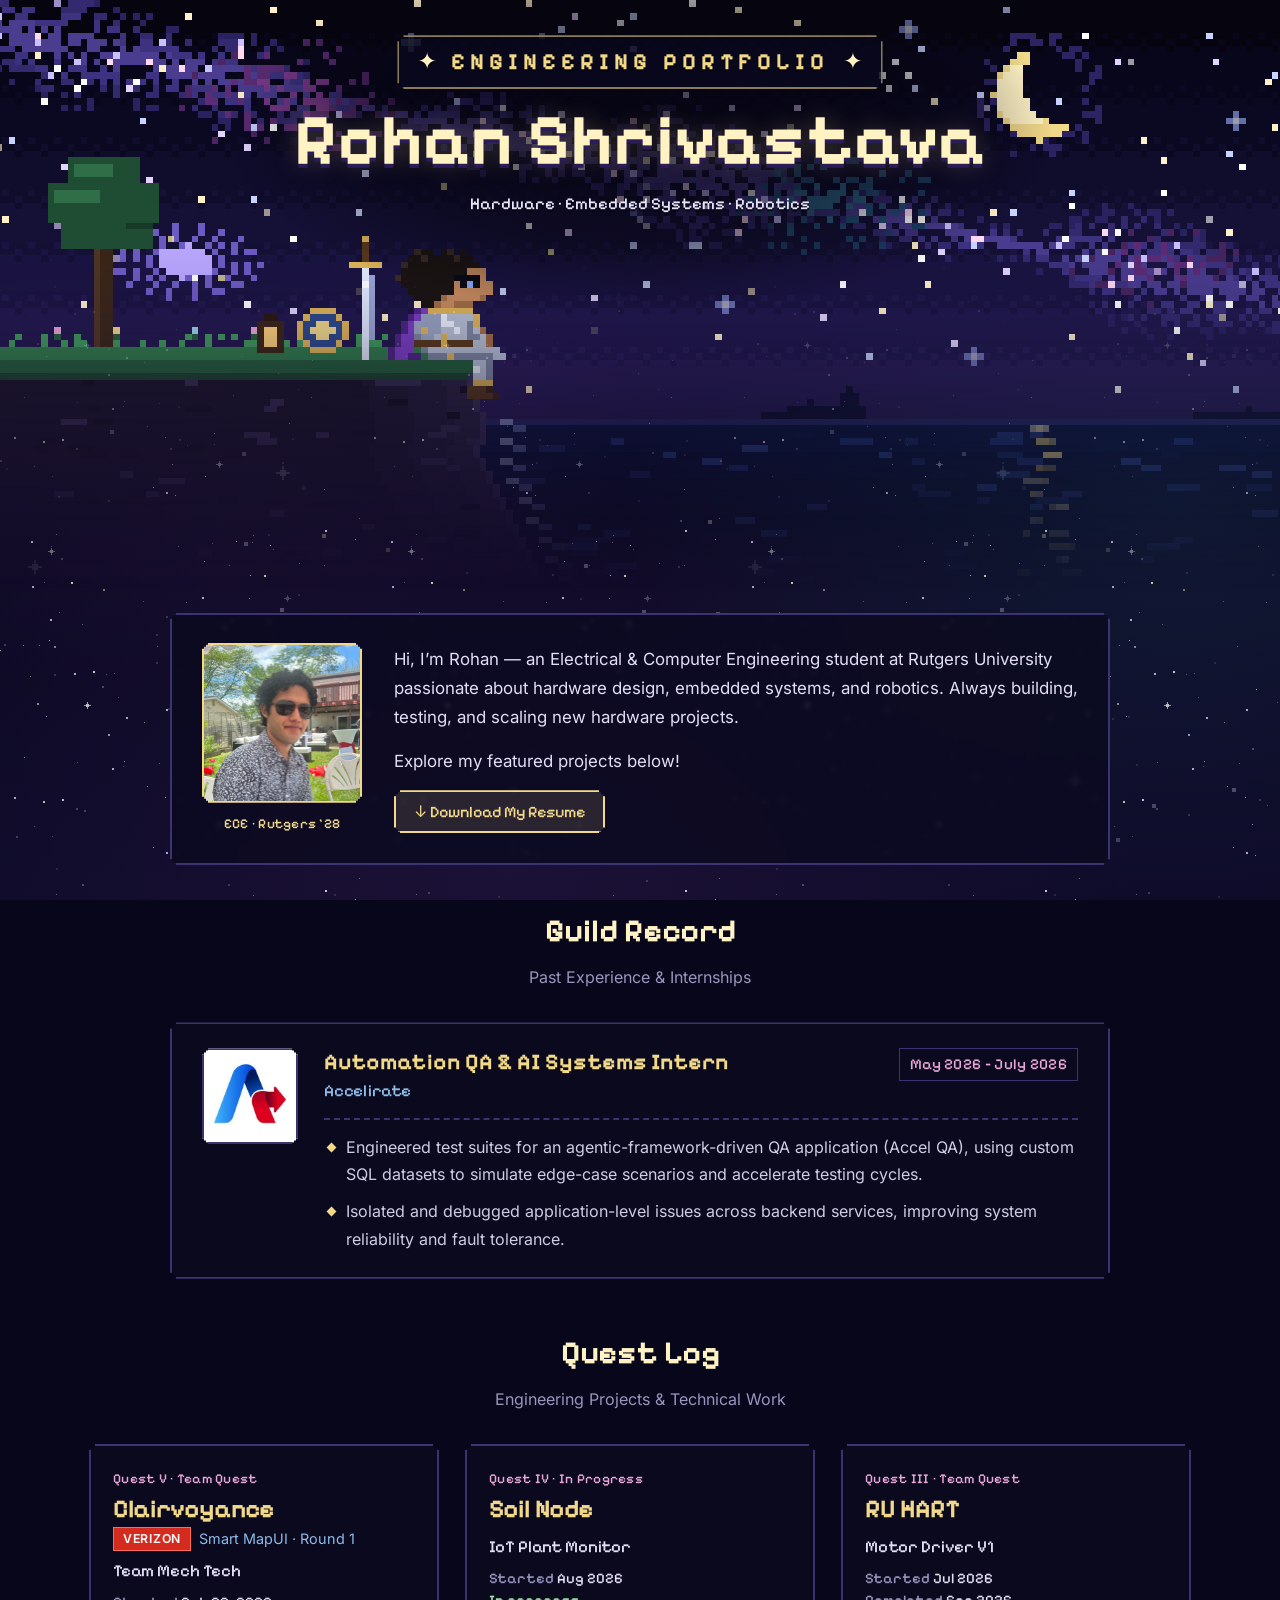
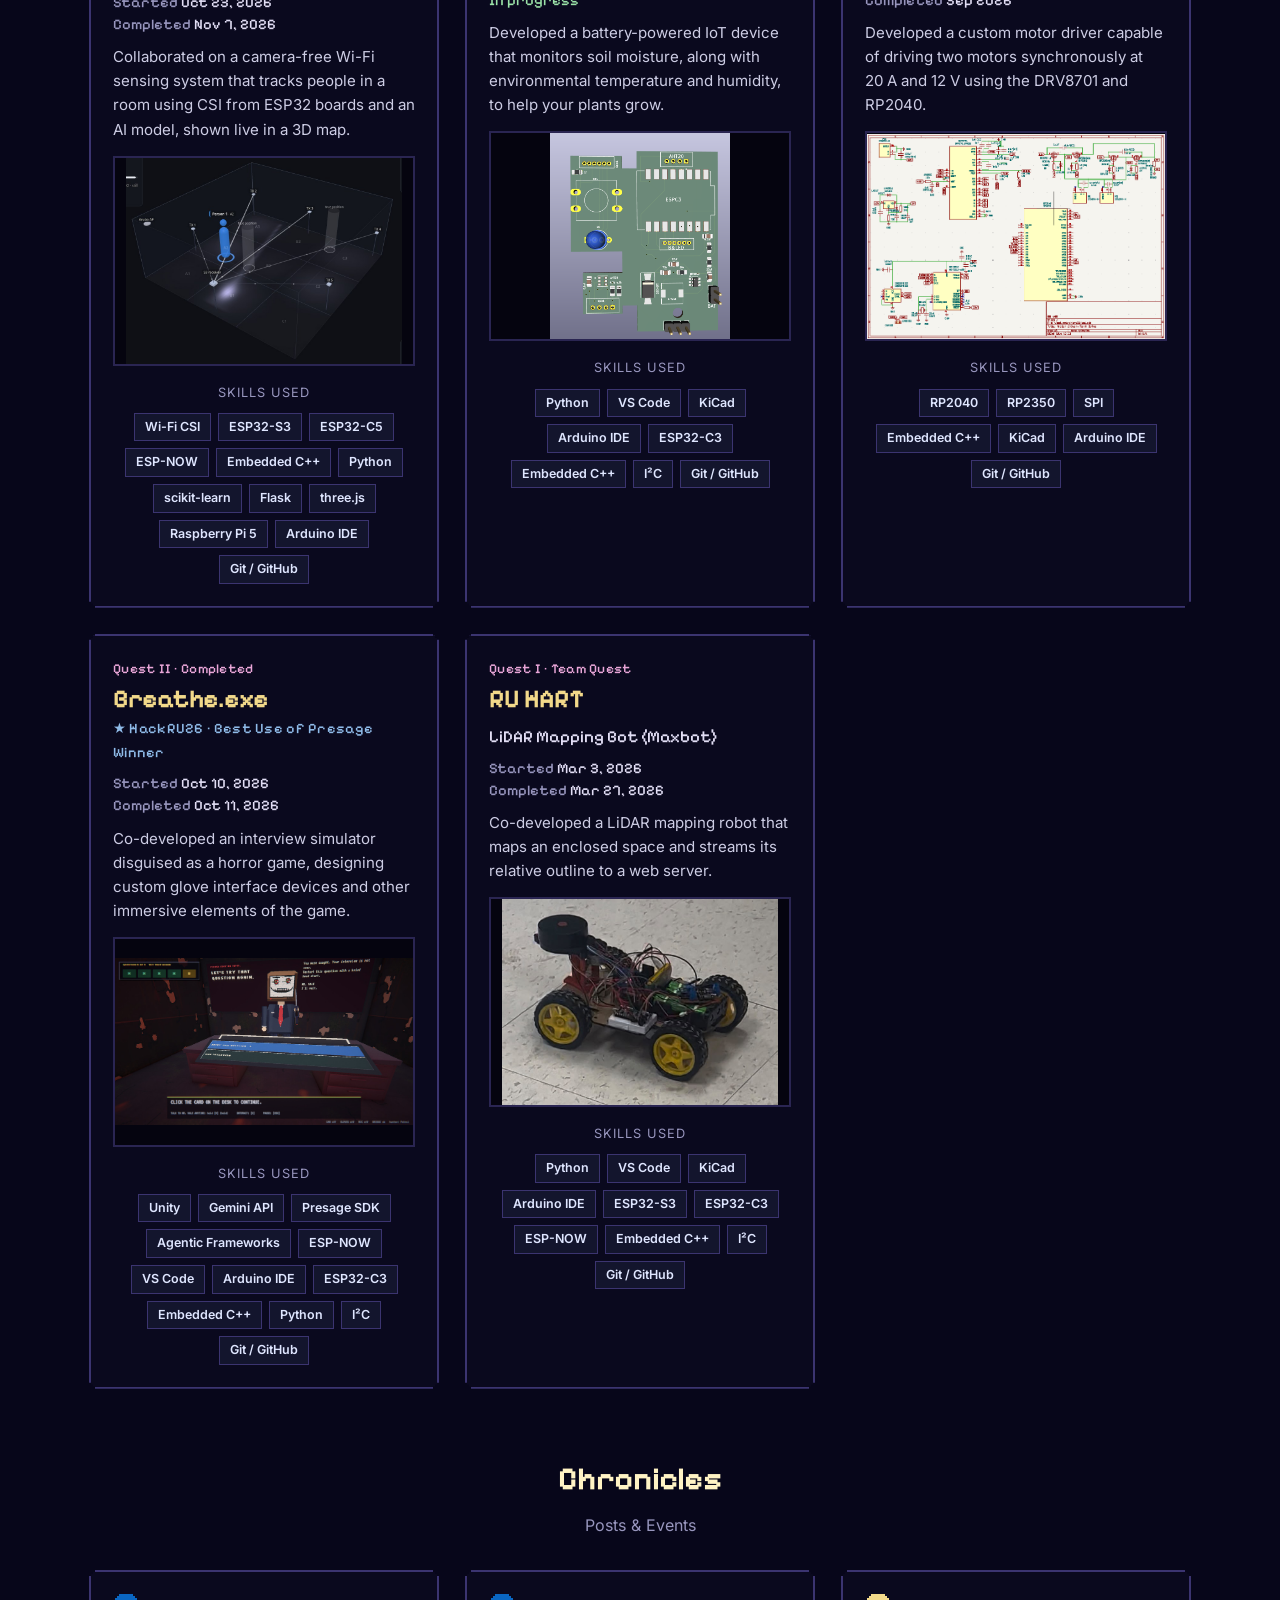
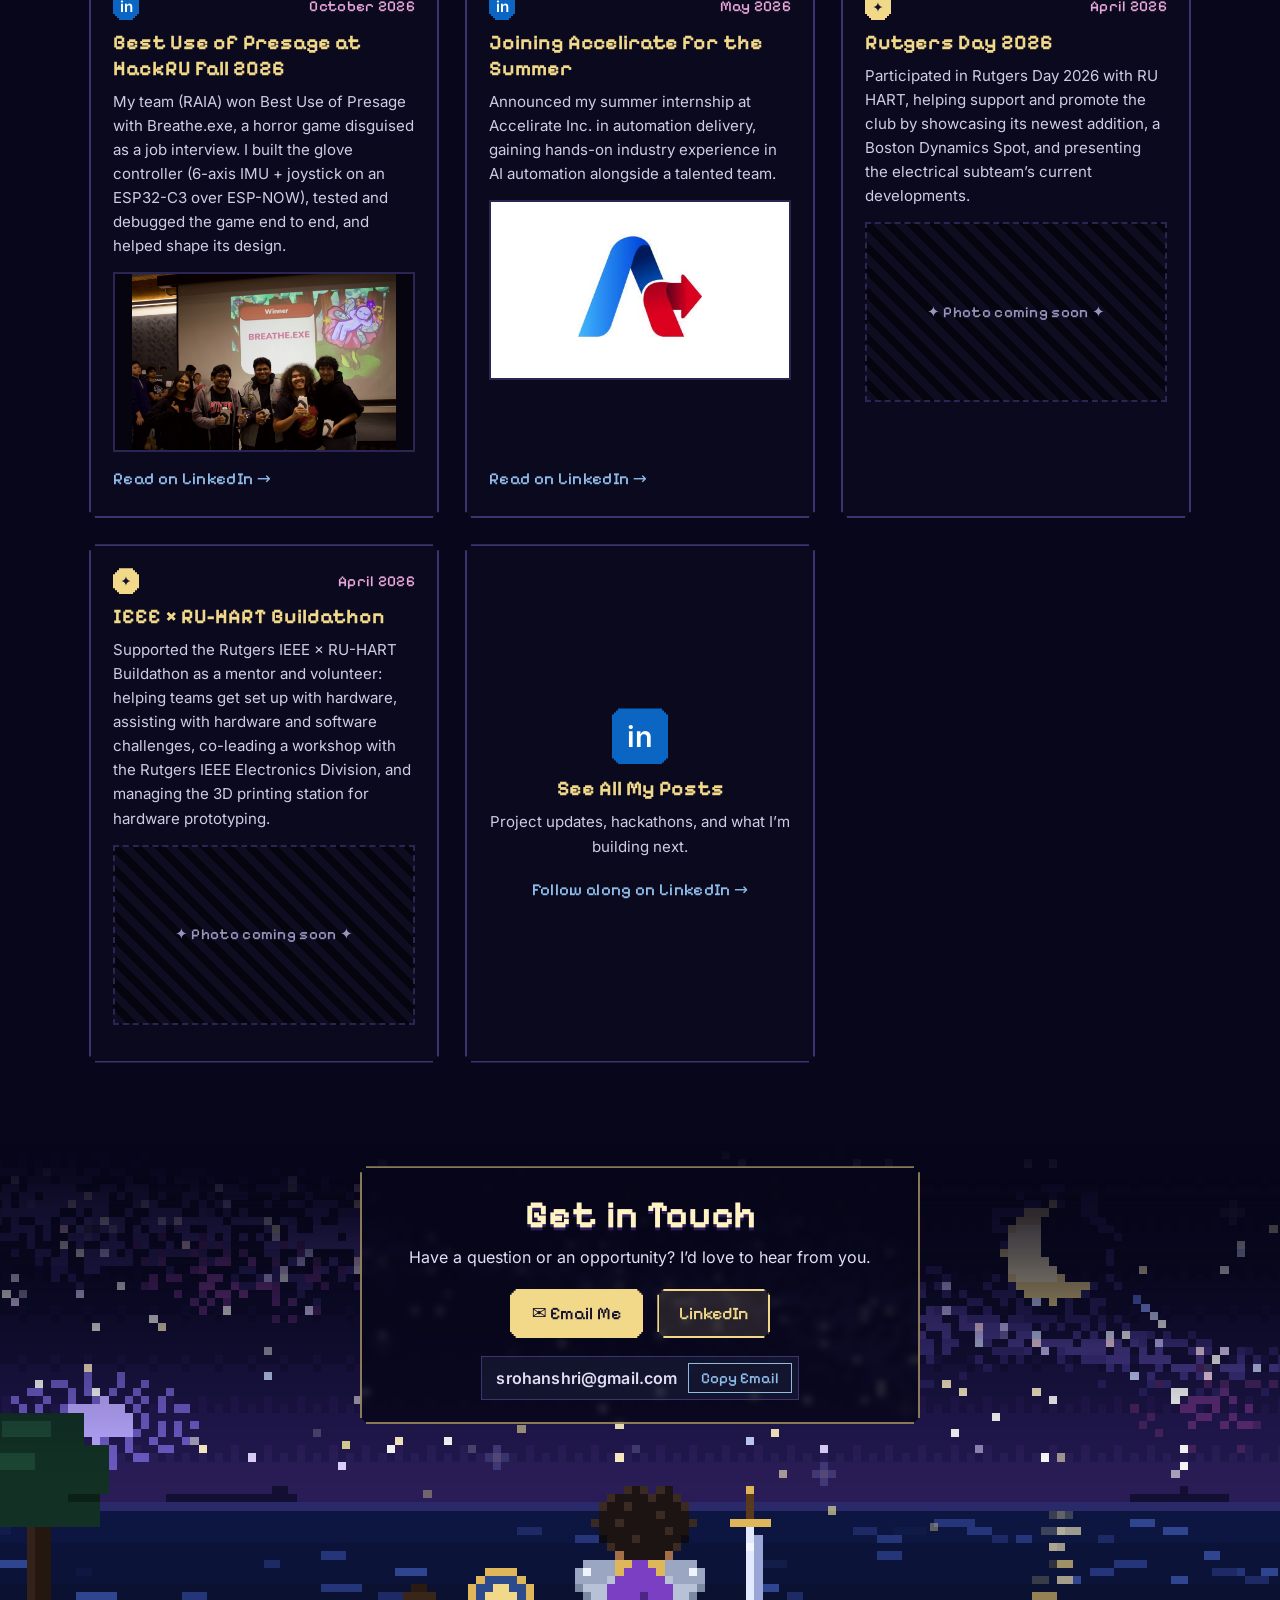
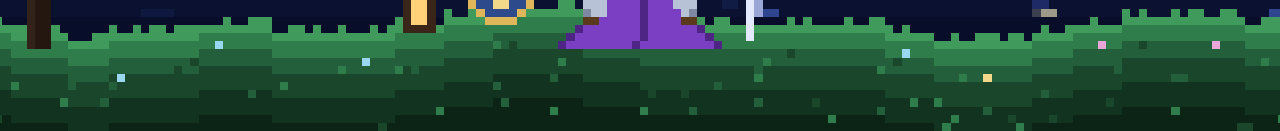
==== index.html @ 333a18fb "Clairvoyance: readable board names, Verizon badge on card and banner Co-Authored-By: Claude Opus 5.5" ====
<!DOCTYPE html>
<html lang="en">
<head>
  <meta charset="UTF-8">
  <meta name="viewport" content="width=device-width, initial-scale=1.0">
  <title>Rohan Shrivastava | Engineering Portfolio</title>
  <meta name="description" content="Engineering portfolio of Rohan Shrivastava, Electrical &amp; Computer Engineering student at Rutgers: hardware design, embedded systems, and robotics.">
  <link rel="preload" href="fonts/pixelify-700.woff2" as="font" type="font/woff2" crossorigin>
  <link rel="stylesheet" href="css/theme.css?v=20261107-1610">
</head>
<body>

  <!-- ===================================================================
       HERO BANNER
       The pixel scene is assets/hero-scene.svg. To change the art, edit
       tools/generate_art.py and run it (see README.md).
       =================================================================== -->
  <header class="hero">
    <img class="hero__scene" src="assets/hero-scene.svg?v=20261107-1610"
         alt="Pixel art of an armored hero sitting on a cliff above the ocean at night, looking up at the stars and a crescent moon">

    <div class="hero__title">
      <div class="hero__eyebrow"><span class="spark">✦</span> Engineering Portfolio <span class="spark">✦</span></div>
      <h1 class="hero__name">Rohan Shrivastava</h1>
      <div class="hero__tagline">Hardware · Embedded Systems · Robotics</div>
    </div>
  </header>


  <main class="page">

    <!-- ===================================================================
         INTRO
         =================================================================== -->
    <section class="intro panel">
      <div class="intro__portrait">
        <img src="media/profile.jpeg" alt="Rohan Shrivastava">
        <span class="intro__label pixel">ECE · Rutgers ’28</span>
      </div>
      <div>
        <p>Hi, I’m Rohan — an Electrical &amp; Computer Engineering student at Rutgers University passionate about hardware design, embedded systems, and robotics. Always building, testing, and scaling new hardware projects.</p>
        <p>Explore my featured projects below!</p>
        <a class="button" href="files/Rohan_Shrivastava_Resume.pdf" download>↓ Download My Resume</a>
      </div>
    </section>


    <!-- ===================================================================
         GUILD RECORD (past experience)
         One <article class="experience panel"> per role, with the company
         logo on the left (media/experience/). To add a role, copy the
         article and change the logo, title, company, dates, and points.
         =================================================================== -->
    <section class="experience-section">
      <h2 class="section-title">Guild Record</h2>
      <p class="section-subtitle">Past Experience &amp; Internships</p>

      <article class="experience panel">
        <img class="experience__logo" src="media/experience/accelirate-logo.png" alt="Accelirate logo">
        <div class="experience__body">
          <header class="experience__header">
            <div>
              <h3 class="experience__role">Automation QA &amp; AI Systems Intern</h3>
              <div class="experience__org pixel">Accelirate</div>
            </div>
            <span class="experience__dates pixel">May 2026 – July 2026</span>
          </header>
          <ul class="experience__points">
            <li>Engineered test suites for an agentic-framework-driven QA application (Accel QA), using custom SQL datasets to simulate edge-case scenarios and accelerate testing cycles.</li>
            <li>Isolated and debugged application-level issues across backend services, improving system reliability and fault tolerance.</li>
          </ul>
        </div>
      </article>
    </section>


    <!-- ===================================================================
         QUEST LOG (projects)
         Three cards per row, newest quest first. Each card: tag, title link
         (makes the whole card clickable), dates, description, image,
         skills. To add a project, copy a card and put it where it belongs.
         =================================================================== -->
    <section class="quests">
      <h2 class="section-title">Quest Log</h2>
      <p class="section-subtitle">Engineering Projects &amp; Technical Work</p>

      <div class="quest-grid">
        <!-- Quest V: Clairvoyance (Verizon, Team Mech Tech) -->
        <article class="quest-card panel">
          <span class="quest-card__tag pixel">Quest V · Team Quest</span>
          <h3 class="quest-card__title"><a class="quest-card__link" href="clairvoyance.html">Clairvoyance</a></h3>
          <div class="quest-card__award"><span class="verizon-badge">Verizon</span> Smart MapUI · Round 1</div>
          <h4 class="quest-card__subtitle">Team Mech Tech</h4>
          <p class="quest-card__dates">Started <time datetime="2026-10-23">Oct 23, 2026</time><br>Completed <time datetime="2026-11-07">Nov 7, 2026</time></p>
          <p class="quest-card__desc">Collaborated on a camera-free Wi-Fi sensing system that tracks people in a room using CSI from ESP32 boards and an AI model, shown live in a 3D map.</p>
          <div class="quest-card__image"><img src="media/clairvoyance/room-3d-card.jpg" alt="Clairvoyance 3D room view locating a person from Wi-Fi signals"></div>
          <span class="quest-card__skills-label">Skills Used</span>
          <div class="chip-list">
            <span class="chip">Wi-Fi CSI</span>
            <span class="chip">ESP32-S3</span>
            <span class="chip">ESP32-C5</span>
            <span class="chip">ESP-NOW</span>
            <span class="chip">Embedded C++</span>
            <span class="chip">Python</span>
            <span class="chip">scikit-learn</span>
            <span class="chip">Flask</span>
            <span class="chip">three.js</span>
            <span class="chip">Raspberry Pi 5</span>
            <span class="chip">Arduino IDE</span>
            <span class="chip">Git / GitHub</span>
          </div>
        </article>

        <!-- Quest IV: Soil Node -->
        <article class="quest-card panel">
          <span class="quest-card__tag pixel">Quest IV · In Progress</span>
          <h3 class="quest-card__title"><a class="quest-card__link" href="soilnode.html">Soil Node</a></h3>
          <h4 class="quest-card__subtitle">IoT Plant Monitor</h4>
          <p class="quest-card__dates">Started <time datetime="2026-08">Aug 2026</time><br><span class="quest-card__ongoing">In progress</span></p>
          <p class="quest-card__desc">Developed a battery-powered IoT device that monitors soil moisture, along with environmental temperature and humidity, to help your plants grow.</p>
          <div class="quest-card__image"><img src="media/soilnode/pcb-3d-view.png" alt="Soil Node PCB 3D view"></div>
          <span class="quest-card__skills-label">Skills Used</span>
          <div class="chip-list">
            <span class="chip">Python</span>
            <span class="chip">VS Code</span>
            <span class="chip">KiCad</span>
            <span class="chip">Arduino IDE</span>
            <span class="chip">ESP32-C3</span>
            <span class="chip">Embedded C++</span>
            <span class="chip">I²C</span>
            <span class="chip">Git / GitHub</span>
          </div>
        </article>

        <!-- Quest III: RU HART motor driver -->
        <article class="quest-card panel">
          <span class="quest-card__tag pixel">Quest III · Team Quest</span>
          <h3 class="quest-card__title"><a class="quest-card__link" href="ruhart-motor-driver.html">RU HART</a></h3>
          <h4 class="quest-card__subtitle">Motor Driver V1</h4>
          <p class="quest-card__dates">Started <time datetime="2026-07">Jul 2026</time><br>Completed <time datetime="2026-09">Sep 2026</time></p>
          <p class="quest-card__desc">Developed a custom motor driver capable of driving two motors synchronously at 20&nbsp;A and 12&nbsp;V using the DRV8701 and RP2040.</p>
          <div class="quest-card__image"><img src="media/ruhart/motordriver-schematic.png" alt="RU-HART motor driver schematic"></div>
          <span class="quest-card__skills-label">Skills Used</span>
          <div class="chip-list">
            <span class="chip">RP2040</span>
            <span class="chip">RP2350</span>
            <span class="chip">SPI</span>
            <span class="chip">Embedded C++</span>
            <span class="chip">KiCad</span>
            <span class="chip">Arduino IDE</span>
            <span class="chip">Git / GitHub</span>
          </div>
        </article>

        <!-- Quest II: Breathe.exe -->
        <article class="quest-card panel">
          <span class="quest-card__tag pixel">Quest II · Completed</span>
          <h3 class="quest-card__title"><a class="quest-card__link" href="breathe.html">Breathe.exe</a></h3>
          <div class="quest-card__award pixel">★ HackRU26 · Best Use of Presage Winner</div>
          <p class="quest-card__dates">Started <time datetime="2026-10-10">Oct 10, 2026</time><br>Completed <time datetime="2026-10-11">Oct 11, 2026</time></p>
          <p class="quest-card__desc quest-card__desc--short">Co-developed an interview simulator disguised as a horror game, designing custom glove interface devices and other immersive elements of the game.</p>
          <div class="quest-card__image"><img src="media/breathe/interview-scary.jpg" alt="Breathe.exe interview scene"></div>
          <span class="quest-card__skills-label">Skills Used</span>
          <div class="chip-list">
            <span class="chip">Unity</span>
            <span class="chip">Gemini API</span>
            <span class="chip">Presage SDK</span>
            <span class="chip">Agentic Frameworks</span>
            <span class="chip">ESP-NOW</span>
            <span class="chip">VS Code</span>
            <span class="chip">Arduino IDE</span>
            <span class="chip">ESP32-C3</span>
            <span class="chip">Embedded C++</span>
            <span class="chip">Python</span>
            <span class="chip">I²C</span>
            <span class="chip">Git / GitHub</span>
          </div>
        </article>

        <!-- Quest I: RU HART LiDAR bot -->
        <article class="quest-card panel">
          <span class="quest-card__tag pixel">Quest I · Team Quest</span>
          <h3 class="quest-card__title"><a class="quest-card__link" href="ruhart-lidar-bot.html">RU HART</a></h3>
          <h4 class="quest-card__subtitle">LiDAR Mapping Bot (Maxbot)</h4>
          <p class="quest-card__dates">Started <time datetime="2026-03-03">Mar 3, 2026</time><br>Completed <time datetime="2026-03-27">Mar 27, 2026</time></p>
          <p class="quest-card__desc">Co-developed a LiDAR mapping robot that maps an enclosed space and streams its relative outline to a web server.</p>
          <div class="quest-card__image"><img src="media/ruhart/lidarbot.jpeg" alt="RU-HART LiDAR bot"></div>
          <span class="quest-card__skills-label">Skills Used</span>
          <div class="chip-list">
            <span class="chip">Python</span>
            <span class="chip">VS Code</span>
            <span class="chip">KiCad</span>
            <span class="chip">Arduino IDE</span>
            <span class="chip">ESP32-S3</span>
            <span class="chip">ESP32-C3</span>
            <span class="chip">ESP-NOW</span>
            <span class="chip">Embedded C++</span>
            <span class="chip">I²C</span>
            <span class="chip">Git / GitHub</span>
          </div>
        </article>
      </div>
    </section>


    <!-- ===================================================================
         CHRONICLES (LinkedIn posts and events)
         One <article class="post-card panel"> per post, newest first,
         three per row. Events without a post use "post-card--event" (not
         clickable). For LinkedIn posts, to add one: copy a card, then change the link
         (open the post on LinkedIn → "..." menu → "Copy link to post"),
         the date, the title, the short excerpt, and optionally the image.
         Clicking anywhere on a card opens the post in a new tab.
         =================================================================== -->
    <section class="posts-section">
      <h2 class="section-title">Chronicles</h2>
      <p class="section-subtitle">Posts &amp; Events</p>

      <div class="post-grid">

        <!-- Post: HackRU Fall 2026 win (Oct 2026) -->
        <article class="post-card panel">
          <div class="post-card__meta">
            <span class="post-card__badge">in</span>
            <time class="post-card__date pixel" datetime="2026-10-19">October 2026</time>
          </div>
          <h3 class="post-card__title">
            <a class="post-card__link" href="https://www.linkedin.com/feed/update/urn:li:activity:7517782559242498048/" target="_blank" rel="noopener">Best Use of Presage at HackRU Fall 2026</a>
          </h3>
          <p class="post-card__excerpt">My team (RAIA) won Best Use of Presage with Breathe.exe, a horror game disguised as a job interview. I built the glove controller (6-axis IMU + joystick on an ESP32-C3 over ESP-NOW), tested and debugged the game end to end, and helped shape its design.</p>
          <div class="post-card__image"><img src="media/breathe/victory.jpg" alt="Team RAIA with their prizes in front of the Breathe.exe winner slide"></div>
          <span class="post-card__cta pixel">Read on LinkedIn →</span>
        </article>

        <!-- Post: joined Accelirate (May 2026) -->
        <article class="post-card panel">
          <div class="post-card__meta">
            <span class="post-card__badge">in</span>
            <time class="post-card__date pixel" datetime="2026-05">May 2026</time>
          </div>
          <h3 class="post-card__title">
            <a class="post-card__link" href="https://www.linkedin.com/feed/update/urn:li:activity:7462679651178577920/" target="_blank" rel="noopener">Joining Accelirate for the Summer</a>
          </h3>
          <p class="post-card__excerpt">Announced my summer internship at Accelirate Inc. in automation delivery, gaining hands-on industry experience in AI automation alongside a talented team.</p>
          <div class="post-card__image post-card__image--light"><img src="media/experience/accelirate-logo.png" alt="Accelirate logo"></div>
          <span class="post-card__cta pixel">Read on LinkedIn →</span>
        </article>

        <!-- Event (no LinkedIn post): Rutgers Day 2026 -->
        <article class="post-card post-card--event panel">
          <div class="post-card__meta">
            <span class="post-card__badge post-card__badge--event" aria-hidden="true">✦</span>
            <time class="post-card__date pixel" datetime="2026-04">April 2026</time>
          </div>
          <h3 class="post-card__title">Rutgers Day 2026</h3>
          <p class="post-card__excerpt">Participated in Rutgers Day 2026 with RU HART, helping support and promote the club by showcasing its newest addition, a Boston Dynamics Spot, and presenting the electrical subteam’s current developments.</p>
          <!-- Placeholder: swap this div for <div class="post-card__image"><img src="media/events/..." alt="RU HART at Rutgers Day 2026"></div> -->
          <div class="post-card__image post-card__image--placeholder" role="img" aria-label="Photo coming soon">
            <span class="pixel">✦ Photo coming soon ✦</span>
          </div>
        </article>

        <!-- Event (no LinkedIn post): IEEE x RU-HART Buildathon -->
        <article class="post-card post-card--event panel">
          <div class="post-card__meta">
            <span class="post-card__badge post-card__badge--event" aria-hidden="true">✦</span>
            <time class="post-card__date pixel" datetime="2026-04">April 2026</time>
          </div>
          <h3 class="post-card__title">IEEE × RU-HART Buildathon</h3>
          <p class="post-card__excerpt">Supported the Rutgers IEEE × RU-HART Buildathon as a mentor and volunteer: helping teams get set up with hardware, assisting with hardware and software challenges, co-leading a workshop with the Rutgers IEEE Electronics Division, and managing the 3D printing station for hardware prototyping.</p>
          <!-- Placeholder: swap this div for <div class="post-card__image"><img src="media/events/..." alt="IEEE x RU-HART Buildathon"></div> -->
          <div class="post-card__image post-card__image--placeholder" role="img" aria-label="Photo coming soon">
            <span class="pixel">✦ Photo coming soon ✦</span>
          </div>
        </article>

        <!-- Always last: link to every post -->
        <article class="post-card post-card--all panel">
          <span class="post-card__badge post-card__badge--big">in</span>
          <h3 class="post-card__title">
            <a class="post-card__link" href="https://www.linkedin.com/in/rohan-shrivastava456/recent-activity/all/" target="_blank" rel="noopener">See All My Posts</a>
          </h3>
          <p class="post-card__excerpt">Project updates, hackathons, and what I’m building next.</p>
          <span class="post-card__cta pixel">Follow along on LinkedIn →</span>
        </article>

      </div>
    </section>


  </main>


  <!-- ===================================================================
       CONTACT
       Full-width scene: the same hero, now seen from behind, looking out
       at the ocean and the night sky (assets/contact-scene.svg).
       The email button opens a Gmail draft addressed to me; "Copy" copies
       the address (handled in js/main.js).
       =================================================================== -->
  <footer class="contact" id="contact">
    <img class="contact__scene" src="assets/contact-scene.svg?v=20261107-1610"
         alt="Pixel art of the armored hero seen from behind, sitting on the cliff and looking out at the ocean, the moon, and the stars">

    <div class="contact__card panel">
      <h2 class="contact__title">Get in Touch</h2>
      <p class="contact__text">Have a question or an opportunity? I’d love to hear from you.</p>

      <div class="contact__buttons">
        <a class="button button--solid"
           href="https://mail.google.com/mail/?view=cm&amp;fs=1&amp;to=srohanshri@gmail.com"
           target="_blank" rel="noopener">✉ Email Me</a>
        <a class="button" href="https://linkedin.com/in/rohan-shrivastava456" target="_blank" rel="noopener">LinkedIn</a>
      </div>

      <div class="contact__email">
        <span class="contact__address">srohanshri@gmail.com</span>
        <button class="contact__copy" type="button" data-copy="srohanshri@gmail.com">Copy Email</button>
      </div>
      <span class="visually-hidden" id="copy-status" aria-live="polite"></span>
    </div>
  </footer>

  <script src="js/main.js?v=20261107-1610"></script>
</body>
</html>
---- css/theme.css ----
/* ==========================================================================
   Rohan Shrivastava — Engineering Portfolio
   Pixel Fantasy theme (shared by every page)

   Contents
     1. Fonts
     2. Design tokens (colors, fonts, the pixel-corner shape)
     3. Base page + starry background
     4. Shared building blocks (panels, buttons, chips, framed images)
     5. Homepage: hero banner
     6. Homepage: intro panel (6b: Guild Record / past experience)
     7. Homepage: Quest Log cards (7b: Chronicles / LinkedIn posts)
     8. Homepage: contact scene
     9. Project pages
    10. RU HART extension link
    11. Responsive layout
    12. Reduced motion

   Tip: most colors live in section 2 — change them there and the whole
   site follows.
   ========================================================================== */


/* 1. Fonts ---------------------------------------------------------------
   Pixelify Sans = pixel-style headings. Inter = everything people read.
   Both are bundled in /fonts so the site never depends on Google Fonts. */
@font-face { font-family: "Pixelify Sans"; font-weight: 500; font-display: swap; src: url("../fonts/pixelify-500.woff2") format("woff2"); }
@font-face { font-family: "Pixelify Sans"; font-weight: 700; font-display: swap; src: url("../fonts/pixelify-700.woff2") format("woff2"); }
@font-face { font-family: "Inter"; font-weight: 400; font-display: swap; src: url("../fonts/inter-400.woff2") format("woff2"); }
@font-face { font-family: "Inter"; font-weight: 600; font-display: swap; src: url("../fonts/inter-600.woff2") format("woff2"); }


/* 2. Design tokens ------------------------------------------------------- */
:root {
  /* text */
  --color-heading: #fff3c4;   /* pale moonlight: big headings */
  --color-text: #e2def5;      /* body copy */
  --color-text-soft: #cdcde4; /* card descriptions */
  --color-muted: #9896be;     /* captions, small labels */

  /* accents */
  --color-gold: #f2d98a;      /* primary accent: buttons, card titles */
  --color-gold-glow: rgba(242, 217, 138, 0.12);
  --color-sky: #8fbbe8;       /* links */
  --color-rose: #e9a6d8;      /* quest tags */

  /* surfaces */
  --color-night: #07061a;     /* page background (matches bottom of hero) */
  --color-panel: rgba(12, 10, 32, 0.82);
  --color-image-bg: #05040f;
  --color-border: #3b3470;
  --color-border-soft: #2a2552;

  /* fonts */
  --font-pixel: "Pixelify Sans", "Inter", system-ui, sans-serif;
  --font-body: "Inter", system-ui, -apple-system, "Segoe UI", sans-serif;

  /* Fades used where a pixel scene meets the page. Many small steps make the
     fade ease in and out, so there is no visible edge. */
  --fade-out-bottom: linear-gradient(180deg,
    #000 0%, #000 40%, rgba(0, 0, 0, 0.94) 48%, rgba(0, 0, 0, 0.84) 56%, rgba(0, 0, 0, 0.68) 64%,
    rgba(0, 0, 0, 0.5) 72%, rgba(0, 0, 0, 0.32) 80%, rgba(0, 0, 0, 0.17) 88%, rgba(0, 0, 0, 0.06) 95%, transparent 100%);
  --fade-in-top: linear-gradient(0deg,
    #000 0%, #000 40%, rgba(0, 0, 0, 0.94) 48%, rgba(0, 0, 0, 0.84) 56%, rgba(0, 0, 0, 0.68) 64%,
    rgba(0, 0, 0, 0.5) 72%, rgba(0, 0, 0, 0.32) 80%, rgba(0, 0, 0, 0.17) 88%, rgba(0, 0, 0, 0.06) 95%, transparent 100%);

  /* stepped "pixel" corners used on panels and buttons */
  --pixel-corners: polygon(
    6px 0, calc(100% - 6px) 0, calc(100% - 6px) 2px, calc(100% - 4px) 2px, calc(100% - 4px) 4px,
    calc(100% - 2px) 4px, calc(100% - 2px) 6px, 100% 6px, 100% calc(100% - 6px),
    calc(100% - 2px) calc(100% - 6px), calc(100% - 2px) calc(100% - 4px), calc(100% - 4px) calc(100% - 4px),
    calc(100% - 4px) calc(100% - 2px), calc(100% - 6px) calc(100% - 2px), calc(100% - 6px) 100%,
    6px 100%, 6px calc(100% - 2px), 4px calc(100% - 2px), 4px calc(100% - 4px), 2px calc(100% - 4px),
    2px calc(100% - 6px), 0 calc(100% - 6px), 0 6px, 2px 6px, 2px 4px, 4px 4px, 4px 2px, 6px 2px);
}


/* 3. Base page + starry background --------------------------------------- */
* { box-sizing: border-box; }

/* clip anything decorative that reaches past the screen edges,
   so the page never scrolls sideways */
html { background: var(--color-night); overflow-x: hidden; overflow-x: clip; }

body {
  margin: 0;
  min-height: 100vh;
  font-family: var(--font-body);
  line-height: 1.65;
  color: var(--color-text);
  overflow-x: hidden;
  overflow-x: clip;
  /* soft nebula glows over a deep night gradient */
  background:
    radial-gradient(900px 600px at 8% 30%, rgba(122, 58, 140, 0.20), transparent 70%),
    radial-gradient(800px 600px at 92% 55%, rgba(47, 106, 140, 0.18), transparent 70%),
    radial-gradient(900px 700px at 40% 95%, rgba(92, 44, 117, 0.18), transparent 70%),
    linear-gradient(180deg, #07061a 0%, #0a0820 50%, #0e0b29 100%);
  background-attachment: fixed;
}

/* Layer 1: repeating pixel star tile (assets/starfield.svg, made by tools/generate_art.py) */
body::before,
body::after {
  content: "";
  position: fixed;
  inset: 0;
  z-index: 0;
  pointer-events: none;
}
body::before {
  background: url("../assets/starfield.svg?v=20261107-1610") repeat;
  background-size: 360px 360px;
  opacity: 0.9;
}
/* Layer 2: same tile, larger and slowly drifting, for a sense of depth */
body::after {
  background: url("../assets/starfield.svg?v=20261107-1610") repeat;
  background-size: 720px 720px;
  background-position: 180px 90px;
  opacity: 0.35;
  animation: drift 160s linear infinite;
}
@keyframes drift { to { background-position: 900px 450px; } }

a { color: var(--color-sky); text-decoration: none; }
a:hover { text-decoration: underline; }
img { max-width: 100%; }

.pixel { font-family: var(--font-pixel); font-weight: 500; letter-spacing: 0.02em; }


/* 4. Shared building blocks ---------------------------------------------- */

/* Panel: dark glass box with a slim border and pixel corners */
.panel {
  position: relative;
  z-index: 1;
  background: var(--color-panel);
  border: 2px solid var(--color-border);
  clip-path: var(--pixel-corners);
  backdrop-filter: blur(2px);
}

/* Button: moonlight-gold outline that fills on hover */
.button {
  display: inline-block;
  padding: 10px 18px;
  font-family: var(--font-pixel);
  font-weight: 500;
  font-size: 1rem;
  line-height: 1.2;
  color: var(--color-gold);
  background: var(--color-gold-glow);
  border: 2px solid var(--color-gold);
  clip-path: var(--pixel-corners);
  text-decoration: none;
  transition: background 0.15s ease, color 0.15s ease;
}
.button:hover { background: var(--color-gold); color: #14102e; text-decoration: none; }

/* Filled variant for the main call to action */
.button--solid { color: #14102e; background: var(--color-gold); }
.button--solid:hover { background: #fff3c4; }

/* Hidden visually but still read by screen readers */
.visually-hidden {
  position: absolute !important;
  width: 1px; height: 1px;
  overflow: hidden;
  clip: rect(0 0 0 0);
  white-space: nowrap;
}

/* Skill tag */
.chip-list { display: flex; flex-wrap: wrap; gap: 7px; justify-content: center; }
.chip {
  padding: 3px 10px;
  font-size: 0.78rem;
  font-weight: 600;
  white-space: nowrap;
  color: #dfe6ff;
  background: rgba(143, 187, 232, 0.07);
  border: 1px solid var(--color-border);
}

/* Image with a thin frame; .zoom links open the full-size image */
.framed { display: block; width: 100%; height: auto; background: var(--color-image-bg); border: 2px solid var(--color-border-soft); }
.zoom { display: block; }
.zoom:hover .framed { border-color: var(--color-gold); }


/* 5. Homepage: hero banner ------------------------------------------------ */
.hero {
  position: relative;
  z-index: 1;
  height: min(46vw, 640px);
  min-height: 440px;
  overflow: hidden;
}

/* The pixel scene (assets/hero-scene.svg). object-position keeps the
   hero and cliff in view when the screen is narrower than the image. */
.hero__scene {
  position: absolute;
  inset: 0;
  width: 100%;
  height: 100%;
  object-fit: cover;
  object-position: 38% 100%;
}

/* Fade the bottom of the scene to transparent, so the page's stars and
   nebula glow show through and the banner melts into the rest of the page */
.hero__scene {
  -webkit-mask-image: var(--fade-out-bottom);
          mask-image: var(--fade-out-bottom);
}

.hero__title {
  position: absolute;
  top: 6%;
  left: 0;
  right: 0;
  z-index: 2;
  padding: 0 16px;
  text-align: center;
}
/* dark glow behind the title so it stays readable over the stars */
.hero__title::before {
  content: "";
  position: absolute;
  z-index: -1;
  left: 50%;
  top: 50%;
  width: min(820px, 98vw);
  height: 200%;
  transform: translate(-50%, -50%);
  background: radial-gradient(ellipse at center, rgba(5, 4, 15, 0.78) 0%, rgba(5, 4, 15, 0.5) 45%, rgba(5, 4, 15, 0) 72%);
}

/* "Engineering Portfolio" ribbon above the name */
.hero__eyebrow {
  display: inline-flex;
  align-items: center;
  gap: 14px;
  padding: 6px 18px;
  font-family: var(--font-pixel);
  font-weight: 700;
  font-size: clamp(1rem, 1.8vw, 1.45rem);
  letter-spacing: 0.22em;
  text-transform: uppercase;
  color: var(--color-gold);
  background: rgba(10, 8, 30, 0.75);
  border: 2px solid rgba(242, 217, 138, 0.55);
  clip-path: var(--pixel-corners);
  text-shadow: 0 2px 0 #05040f;
}
.hero__eyebrow .spark { color: #fff3c4; letter-spacing: 0; }

.hero__name {
  margin: 14px 0 0;
  font-family: var(--font-pixel);
  font-weight: 700;
  font-size: clamp(2.2rem, 5.6vw, 4.6rem);
  line-height: 1.05;
  color: var(--color-heading);
  text-shadow: 0 4px 0 #2a1d57, 0 0 24px rgba(242, 217, 138, 0.25);
}
.hero__tagline {
  margin-top: 12px;
  font-family: var(--font-pixel);
  font-weight: 500;
  font-size: clamp(0.9rem, 1.3vw, 1.15rem);
  color: #e6e2f8;
  text-shadow: 0 2px 0 #05040f;
}


/* 6. Homepage: intro panel ----------------------------------------------- */
.page {
  position: relative;
  z-index: 1;
  max-width: 1150px;
  margin: 0 auto;
  padding: 24px 24px 40px;
}

.intro {
  display: flex;
  align-items: center;
  gap: 32px;
  max-width: 940px;
  margin: 0 auto 40px;
  padding: 28px 30px;
}
.intro__portrait { flex-shrink: 0; text-align: center; }
.intro__portrait img {
  display: block;
  width: 160px;
  height: 160px;
  object-fit: cover;
  border: 2px solid var(--color-gold);
  clip-path: var(--pixel-corners);
}
.intro__label { display: block; margin-top: 10px; font-size: 0.85rem; color: var(--color-gold); }
.intro p { margin: 0 0 14px; font-size: 1.05rem; line-height: 1.75; }


/* 6b. Homepage: Guild Record (past experience) ----------------------------
   Same width and style as the intro panel. */
.experience-section { margin-bottom: 48px; }
.experience {
  display: flex;
  align-items: flex-start;
  gap: 26px;
  max-width: 940px;
  margin: 0 auto 20px;
  padding: 24px 30px;
}
/* company logo on a light tile (most logos are made for white backgrounds) */
.experience__logo {
  flex-shrink: 0;
  width: 96px;
  height: 96px;
  padding: 10px;
  object-fit: contain;
  background: #ffffff;
  border: 2px solid var(--color-border);
  clip-path: var(--pixel-corners);
}
.experience__body { flex: 1; min-width: 0; }
.experience__header {
  display: flex;
  flex-wrap: wrap;
  align-items: baseline;
  justify-content: space-between;
  gap: 6px 20px;
  padding-bottom: 12px;
  margin-bottom: 14px;
  border-bottom: 2px dashed var(--color-border);
}
.experience__role {
  margin: 0;
  font-family: var(--font-pixel);
  font-weight: 700;
  font-size: 1.4rem;
  line-height: 1.25;
  color: var(--color-gold);
}
.experience__org { margin-top: 2px; font-size: 1.05rem; color: var(--color-sky); }
.experience__dates {
  padding: 3px 10px;
  font-size: 0.95rem;
  color: var(--color-rose);
  border: 1px solid var(--color-border);
  white-space: nowrap;
}
.experience__points { margin: 0; padding: 0; list-style: none; }
.experience__points li {
  position: relative;
  margin-bottom: 10px;
  padding-left: 22px;
  line-height: 1.7;
  color: var(--color-text-soft);
}
.experience__points li:last-child { margin-bottom: 0; }
/* small gold pixel diamond as the bullet */
.experience__points li::before {
  content: "";
  position: absolute;
  left: 4px;
  top: 0.62em;
  width: 7px;
  height: 7px;
  background: var(--color-gold);
  transform: rotate(45deg);
}


/* 7. Homepage: Quest Log cards ------------------------------------------- */
.section-title {
  margin: 0 0 6px;
  font-family: var(--font-pixel);
  font-weight: 700;
  font-size: 2rem;
  text-align: center;
  color: var(--color-heading);
}
.section-subtitle { margin: 0 0 32px; text-align: center; color: var(--color-muted); }

/* Three cards per row; cards in the same row stretch to the same height */
.quest-grid {
  display: grid;
  grid-template-columns: repeat(3, 1fr);
  gap: 26px;
  align-items: stretch;
}

.quest-card {
  display: flex;
  flex-direction: column;
  padding: 22px;
  cursor: pointer;
  transition: border-color 0.2s ease, transform 0.2s ease;
}
.quest-card:hover { border-color: var(--color-gold); transform: translateY(-4px); }

/* The title link stretches over the whole card, so clicking anywhere opens the project */
.quest-card__link { color: inherit; }
.quest-card__link:hover { text-decoration: none; }
.quest-card__link::after { content: ""; position: absolute; inset: 0; }
.quest-card__link:focus-visible { outline: none; }
.quest-card__link:focus-visible::after { outline: 2px solid var(--color-gold); outline-offset: -6px; }

.quest-card__tag { font-size: 0.85rem; color: var(--color-rose); }
.quest-card__title {
  margin: 4px 0 2px;
  font-family: var(--font-pixel);
  font-weight: 700;
  font-size: 1.6rem;
  line-height: 1.2;
  color: var(--color-gold);
}
.quest-card__subtitle {
  margin: 10px 0 0;
  font-family: var(--font-pixel);
  font-weight: 500;
  font-size: 1.05rem;
  line-height: 1.3;
  color: var(--color-text);
}
.quest-card__award { font-size: 0.9rem; color: var(--color-sky); }
/* "Started ..." / "Completed ..." lines */
.quest-card__dates {
  margin: 8px 0 0;
  line-height: 1.5;
  font-family: var(--font-pixel);
  font-weight: 500;
  font-size: 0.92rem;
  color: var(--color-muted);
}
.quest-card__dates time { color: var(--color-text); }
.quest-card__ongoing { color: #9be3a8; }
.quest-card__desc { margin: 10px 0 14px; min-height: 4.8em; font-size: 0.94rem; line-height: 1.6; color: var(--color-text-soft); }
.quest-card__desc--short { min-height: 3.2em; }

/* Fixed-height frame so every card image lines up; the whole image is always shown */
.quest-card__image {
  display: flex;
  align-items: center;
  justify-content: center;
  flex-shrink: 0;
  height: 210px;
  overflow: hidden;
  background: var(--color-image-bg);
  border: 2px solid var(--color-border-soft);
  transition: border-color 0.2s ease;
}
.quest-card__image img { display: block; max-width: 100%; max-height: 100%; }
.quest-card:hover .quest-card__image { border-color: var(--color-border); }

.quest-card__skills-label {
  display: block;
  margin: 16px 0 10px;
  font-size: 0.8rem;
  letter-spacing: 0.08em;
  text-transform: uppercase;
  text-align: center;
  color: var(--color-muted);
}

/* 7b. Homepage: Chronicles (LinkedIn posts) ------------------------------
   Same three-per-row grid and card style as the Quest Log. The title link
   stretches over the whole card, so clicking anywhere opens the post. */
.posts-section { margin-top: 64px; }
.post-grid {
  display: grid;
  grid-template-columns: repeat(3, 1fr);
  gap: 26px;
  align-items: stretch;
}
.post-card {
  display: flex;
  flex-direction: column;
  padding: 22px;
  cursor: pointer;
  transition: border-color 0.2s ease, transform 0.2s ease;
}
.post-card:hover { border-color: var(--color-gold); transform: translateY(-4px); }
.post-card__meta { display: flex; align-items: center; justify-content: space-between; gap: 12px; margin-bottom: 10px; }
/* small square "in" badge in LinkedIn blue */
.post-card__badge {
  display: inline-grid;
  place-items: center;
  width: 26px;
  height: 26px;
  font-family: var(--font-body);
  font-weight: 600;
  font-size: 0.95rem;
  color: #ffffff;
  background: #0a66c2;
  clip-path: var(--pixel-corners);
}
.post-card__badge--big { width: 56px; height: 56px; font-size: 1.8rem; margin: 6px auto 12px; }
.post-card__date { font-size: 0.95rem; color: var(--color-rose); }
.post-card__title {
  margin: 0 0 8px;
  font-family: var(--font-pixel);
  font-weight: 700;
  font-size: 1.3rem;
  line-height: 1.25;
  color: var(--color-gold);
}
.post-card__link { color: inherit; }
.post-card__link:hover { text-decoration: none; }
.post-card__link::after { content: ""; position: absolute; inset: 0; }
.post-card__link:focus-visible { outline: none; }
.post-card__link:focus-visible::after { outline: 2px solid var(--color-gold); outline-offset: -6px; }
.post-card__excerpt { margin: 0 0 14px; font-size: 0.94rem; line-height: 1.6; color: var(--color-text-soft); }
.post-card__image {
  display: flex;
  align-items: center;
  justify-content: center;
  height: 180px;
  margin-bottom: 14px;
  overflow: hidden;
  background: var(--color-image-bg);
  border: 2px solid var(--color-border-soft);
}
.post-card__image img { display: block; max-width: 100%; max-height: 100%; }
/* events without a LinkedIn post: not clickable, gold star badge */
.post-card--event { cursor: default; }
.post-card--event:hover { transform: none; border-color: var(--color-border); }
.post-card__badge--event { color: #14102e; background: var(--color-gold); font-size: 0.85rem; }
/* "photo coming soon" placeholder until a real image is added */
.post-card__image--placeholder {
  font-size: 0.95rem;
  color: var(--color-muted);
  border-style: dashed;
  background:
    repeating-linear-gradient(45deg, rgba(59, 52, 112, 0.18) 0 8px, transparent 8px 16px),
    var(--color-image-bg);
}
/* white background for logos made for light pages */
.post-card__image--light { background: #ffffff; }
.post-card__image--light img { max-height: 70%; }
.post-card__cta { margin-top: auto; font-size: 1.05rem; color: var(--color-sky); }
.post-card:hover .post-card__cta { color: var(--color-gold); }
/* the "See all my posts" card: centered */
.post-card--all { justify-content: center; text-align: center; }
.post-card--all .post-card__cta { margin-top: 4px; }


/* 8. Homepage: contact scene -------------------------------------------- */
.contact {
  position: relative;
  z-index: 1;
  /* grows with the screen width so the sky always has room for the card */
  height: clamp(560px, 46vw, 1200px);
  margin-top: 40px;
  overflow: hidden;
}

/* The back-view scene. Its top fades out exactly like the bottom of the
   banner fades in, so both ends of the page blend the same way.
   object-position keeps the hero in view on narrow screens. */
.contact__scene {
  position: absolute;
  inset: 0;
  width: 100%;
  height: 100%;
  object-fit: cover;
  object-position: 50% 100%;
  -webkit-mask-image: var(--fade-in-top);
          mask-image: var(--fade-in-top);
}

/* The contact card floats in the sky, above the hero */
.contact__card {
  position: absolute;
  top: 4%;
  left: 50%;
  transform: translateX(-50%);
  width: min(560px, calc(100% - 32px));
  padding: 26px 28px 22px;
  text-align: center;
  background: rgba(8, 6, 26, 0.84);
  border-color: rgba(242, 217, 138, 0.55);
  backdrop-filter: blur(3px);
}
.contact__title {
  margin: 0;
  font-family: var(--font-pixel);
  font-weight: 700;
  font-size: clamp(1.8rem, 3.2vw, 2.4rem);
  line-height: 1.1;
  color: var(--color-heading);
  text-shadow: 0 3px 0 #2a1d57;
}
.contact__text { margin: 8px 0 18px; color: var(--color-text); }
.contact__buttons { display: flex; flex-wrap: wrap; justify-content: center; gap: 14px; }
.contact__buttons .button { font-size: 1.1rem; padding: 12px 20px; }

/* My address typed out, with a "Copy Email" button beside it */
.contact__email {
  display: inline-flex;
  align-items: center;
  gap: 10px;
  margin-top: 18px;
  padding: 6px 6px 6px 14px;
  background: rgba(143, 187, 232, 0.07);
  border: 1px solid var(--color-border);
}
.contact__address { font-weight: 600; letter-spacing: 0.01em; color: var(--color-text); user-select: all; }
.contact__copy {
  padding: 5px 12px;
  font-family: var(--font-pixel);
  font-weight: 500;
  font-size: 0.95rem;
  color: var(--color-sky);
  background: transparent;
  border: 1px solid var(--color-sky);
  cursor: pointer;
  transition: background 0.15s ease, color 0.15s ease;
}
.contact__copy:hover { background: var(--color-sky); color: #0b0922; }
/* turns green for a moment after copying */
.contact__copy.is-copied { color: #0b0922; background: #9be3a8; border-color: #9be3a8; }


/* 9. Project pages ------------------------------------------------------- */

/* Banner: the hero standing guard (assets/project-scene.svg).
   The scene spans the full width at its natural shape, anchored to the bottom
   of the banner. His head is 36 of the scene's 66 rows above the bottom, i.e.
   36/160 = 22.5% of the width, so the title sits just above that line. The
   banner is only as tall as it needs to be for the link and title to fit. */
.page-hero {
  position: relative;
  z-index: 1;
  height: calc(22.5vw + 215px);
  overflow: hidden;
}
.page-hero__scene {
  position: absolute;
  left: 0;
  bottom: 0;
  width: 100%;
  height: auto;
  /* soft top edge (in case the banner is taller than the scene) and a
     short fade at the bottom; the last rows already match the page color */
  -webkit-mask-image: linear-gradient(180deg, transparent 0%, #000 10%, #000 92%, transparent 100%);
          mask-image: linear-gradient(180deg, transparent 0%, #000 10%, #000 92%, transparent 100%);
}
.page-hero__nav {
  position: absolute;
  top: 20px;
  left: 24px;
  z-index: 3;
  display: flex;
  flex-wrap: wrap;
  gap: 12px;
}
.page-hero__title {
  position: absolute;
  left: 0;
  right: 0;
  bottom: calc(22.5vw + 16px);   /* just above his head */
  z-index: 2;
  padding: 0 16px;
  text-align: center;
}
/* dark glow behind the title so it stays readable over the stars */
.page-hero__title::before {
  content: "";
  position: absolute;
  z-index: -1;
  left: 50%;
  top: 50%;
  width: min(860px, 98vw);
  height: 190%;
  transform: translate(-50%, -50%);
  background: radial-gradient(ellipse at center, rgba(5, 4, 15, 0.8) 0%, rgba(5, 4, 15, 0.5) 45%, rgba(5, 4, 15, 0) 72%);
}

/* "← Back to the Quest Log": a clear pixel tab in the top-left corner */
.back-link {
  display: inline-block;
  padding: 10px 18px;
  font-family: var(--font-pixel);
  font-weight: 700;
  font-size: 1.2rem;
  line-height: 1.2;
  color: var(--color-gold);
  background: rgba(8, 6, 26, 0.85);
  border: 2px solid rgba(242, 217, 138, 0.7);
  clip-path: var(--pixel-corners);
  transition: background 0.15s ease, color 0.15s ease;
}
.back-link:hover { color: #14102e; background: var(--color-gold); text-decoration: none; }

/* Page content below the banner */
.project {
  position: relative;
  z-index: 1;
  max-width: 900px;
  margin: 0 auto;
  padding: 0 20px 10px;
}

.project__title {
  margin: 0 0 10px;
  font-family: var(--font-pixel);
  font-weight: 700;
  font-size: clamp(2rem, 4.6vw, 3.2rem);
  line-height: 1.15;
  color: var(--color-heading);
  text-shadow: 0 3px 0 #2a1d57, 0 0 24px rgba(242, 217, 138, 0.25);
}
.project__subtitle {
  display: inline-block;
  margin: 2px 0 0;
  padding: 4px 14px;
  font-family: var(--font-pixel);
  font-weight: 500;
  font-size: clamp(1.1rem, 1.6vw, 1.4rem);
  color: #e6f0ff;
  background: rgba(8, 6, 26, 0.55);
  text-shadow: 0 2px 0 #05040f;
}

/* One content section on a project page */
.section { margin-bottom: 28px; padding: 26px; }
.section h2 {
  margin: 0 0 18px;
  padding-bottom: 10px;
  font-family: var(--font-pixel);
  font-weight: 700;
  font-size: 1.45rem;
  line-height: 1.3;
  color: var(--color-gold);
  border-bottom: 2px dashed var(--color-border);
}
.section p { margin: 0 0 1em; line-height: 1.75; color: var(--color-text-soft); }
.section p:last-child { margin-bottom: 0; }

/* Image beside text. Add .split--reverse to put the image on the right. */
.split { display: flex; align-items: center; gap: 26px; }
.split--reverse { flex-direction: row-reverse; }
.split__text { flex: 1; margin: 0; }
.split__media { flex-shrink: 0; width: 40%; }
.split__media--wide { width: 52%; }

/* Two images stacked vertically (used beside text) */
.image-stack { display: flex; flex-direction: column; gap: 14px; }

/* Two images side by side, captioned */
.image-pair { display: flex; gap: 20px; margin-bottom: 18px; }
.image-pair figure { flex: 1; margin: 0; }

figure { margin: 0; text-align: center; }
figcaption { margin-top: 8px; font-family: var(--font-pixel); font-weight: 500; font-size: 0.95rem; color: var(--color-muted); }

/* Image pair frames: same height, whole image visible */
.image-pair .framed { height: 340px; object-fit: contain; }

/* Narrow centered image (e.g. a portrait photo) */
.framed--narrow { max-width: 380px; margin: 0 auto 18px; }
.framed--spaced { margin-bottom: 18px; }

/* Videos */
.video { display: block; width: 100%; margin-bottom: 18px; background: #000; border: 2px solid var(--color-border-soft); }
.video-placeholder {
  display: flex;
  flex-direction: column;
  align-items: center;
  justify-content: center;
  gap: 14px;
  width: 100%;
  aspect-ratio: 16 / 9;
  margin-bottom: 18px;
  font-family: var(--font-pixel);
  font-weight: 500;
  font-size: 1.05rem;
  color: var(--color-muted);
  background: var(--color-image-bg);
  border: 2px dashed var(--color-border);
}
.video-placeholder__icon {
  width: 0;
  height: 0;
  border-style: solid;
  border-width: 18px 0 18px 30px;
  border-color: transparent transparent transparent var(--color-gold);
}

/* Reading helpers for long project pages (used on clairvoyance.html) */
.section strong { color: var(--color-text); font-weight: 600; }
.section em { color: var(--color-text); }
.section code { font-size: 0.9em; color: var(--color-gold); }

/* A one-sentence summary at the top of a section */
.section .lead {
  margin-bottom: 20px;
  font-size: 1.15rem;
  line-height: 1.6;
  color: var(--color-heading);
}

/* Smaller heading inside a section */
.subhead {
  margin: 28px 0 14px;
  font-family: var(--font-pixel);
  font-weight: 700;
  font-size: 1.15rem;
  color: var(--color-gold);
}

/* Bullet list with gold square markers */
.point-list { margin: 0; padding: 0; list-style: none; }
.point-list li {
  position: relative;
  margin-bottom: 12px;
  padding-left: 22px;
  line-height: 1.65;
  color: var(--color-text-soft);
}
.point-list li:last-child { margin-bottom: 0; }
.point-list li::before {
  content: "";
  position: absolute;
  left: 2px;
  top: 0.6em;
  width: 8px;
  height: 8px;
  background: var(--color-gold);
}

/* Row of big numbers with short labels */
.fact-grid { display: grid; grid-template-columns: repeat(4, 1fr); gap: 14px; margin-top: 24px; }
.fact {
  padding: 14px 10px;
  text-align: center;
  background: rgba(5, 4, 15, 0.55);
  border: 2px solid var(--color-border-soft);
}
.fact__value { display: block; font-family: var(--font-pixel); font-weight: 700; font-size: 1.9rem; line-height: 1.1; color: var(--color-gold); }
.fact__label { display: block; margin-top: 4px; font-size: 0.85rem; color: var(--color-muted); }

/* Numbered step cards ("How It Works") */
.step-grid {
  display: grid;
  grid-template-columns: repeat(5, 1fr);
  gap: 12px;
  margin: 0 0 24px;
  padding: 0;
  list-style: none;
  counter-reset: step;
}
.step-card {
  counter-increment: step;
  padding: 16px 14px;
  background: rgba(5, 4, 15, 0.55);
  border: 2px solid var(--color-border-soft);
  border-top: 3px solid var(--color-gold);
}
.step-card::before {
  content: counter(step);
  display: inline-flex;
  align-items: center;
  justify-content: center;
  width: 28px;
  height: 28px;
  margin-bottom: 10px;
  font-family: var(--font-pixel);
  font-weight: 700;
  color: #14102e;
  background: var(--color-gold);
}
.step-card__title { display: block; margin-bottom: 6px; font-family: var(--font-pixel); font-weight: 700; font-size: 1.1rem; color: var(--color-heading); }
.step-card__text { display: block; font-size: 0.95rem; line-height: 1.55; color: var(--color-text-soft); }

/* Numbered "what you'll see" list under a video */
.timeline { margin: 0; padding: 0; list-style: none; counter-reset: moment; display: grid; grid-template-columns: repeat(2, 1fr); gap: 12px 24px; }
.timeline li {
  counter-increment: moment;
  position: relative;
  padding-left: 36px;
  line-height: 1.6;
  color: var(--color-text-soft);
}
.timeline li::before {
  content: counter(moment);
  position: absolute;
  left: 0;
  top: 1px;
  width: 24px;
  height: 24px;
  font-family: var(--font-pixel);
  font-weight: 700;
  font-size: 0.9rem;
  line-height: 24px;
  text-align: center;
  color: var(--color-gold);
  border: 2px solid var(--color-gold);
}

/* Labeled boxes for hardware ("What We Used") */
.spec-grid { display: grid; grid-template-columns: repeat(2, 1fr); gap: 14px; margin-bottom: 24px; }
.spec {
  padding: 16px 18px;
  background: rgba(5, 4, 15, 0.55);
  border: 2px solid var(--color-border-soft);
  border-left: 4px solid var(--color-sky);
}
.spec__label { display: block; margin-bottom: 6px; font-size: 0.8rem; letter-spacing: 0.08em; text-transform: uppercase; color: var(--color-sky); }
.section .spec p { margin: 0; line-height: 1.6; }

/* Ranked list (e.g. best ESP32 for CSI) */
.rank-list { margin: 0 0 10px; padding: 0; list-style: none; counter-reset: rank; }
.rank {
  counter-increment: rank;
  display: grid;
  grid-template-columns: 36px 200px 1fr;
  align-items: center;
  gap: 14px;
  margin-bottom: 10px;
  padding: 12px 16px;
  background: rgba(5, 4, 15, 0.55);
  border: 2px solid var(--color-border-soft);
}
.rank::before {
  content: counter(rank);
  display: flex;
  align-items: center;
  justify-content: center;
  width: 32px;
  height: 32px;
  font-family: var(--font-pixel);
  font-weight: 700;
  color: #14102e;
  background: var(--color-gold);
}
.rank:nth-child(n+2)::before { background: rgba(242, 217, 138, 0.7); }
.rank:nth-child(n+3)::before { background: rgba(242, 217, 138, 0.5); }
.rank:nth-child(n+4)::before { background: rgba(242, 217, 138, 0.32); }
.rank__chip { font-family: var(--font-body); font-weight: 600; font-size: 1.05rem; color: var(--color-heading); }
.rank__note { line-height: 1.55; color: var(--color-text-soft); }
.section .source-note { margin: 4px 0 0; font-size: 0.88rem; color: var(--color-muted); }
.section .spec-grid + .source-note { margin: -12px 0 20px; }

.spec-grid--3 { grid-template-columns: repeat(3, 1fr); }

/* Board pictures inside a hardware box */
.board-row { display: grid; grid-template-columns: 1fr 1fr; gap: 12px; margin-top: 14px; }
.board {
  padding: 10px 8px 8px;
  background: radial-gradient(ellipse at 50% 45%, rgba(143, 187, 232, 0.12), rgba(5, 4, 15, 0) 70%), var(--color-image-bg);
  border: 1px solid var(--color-border-soft);
}
.board img { display: block; width: 100%; height: 150px; object-fit: contain; }
.board figcaption { margin-top: 6px; font-family: var(--font-body); font-size: 0.85rem; color: var(--color-text-soft); }

/* Warning box (e.g. the Clairvoyance hardware disclaimer) */
.disclaimer {
  padding: 18px 20px;
  background: rgba(242, 217, 138, 0.06);
  border: 2px solid var(--color-gold);
  border-left-width: 6px;
}
.disclaimer__label { display: block; margin-bottom: 10px; font-weight: 700; font-size: 1.1rem; color: var(--color-gold); }
.disclaimer p { margin-bottom: 12px; }
.disclaimer--danger { margin-top: 8px; background: rgba(233, 120, 140, 0.07); border-color: #e9788c; }
.disclaimer--danger .disclaimer__label { color: #f29aa9; }
.disclaimer--danger .point-list li::before { background: #e9788c; }
.disclaimer .point-list { margin-bottom: 12px; }
.disclaimer .point-list:last-child { margin-bottom: 0; }

/* Clickable credit cards */
.credit-grid { display: grid; grid-template-columns: repeat(3, 1fr); gap: 12px; margin-top: 16px; }
.credit--wide { grid-column: span 2; }
.credit {
  display: block;
  padding: 14px 16px;
  color: inherit;
  background: rgba(5, 4, 15, 0.55);
  border: 2px solid var(--color-border-soft);
  transition: border-color 0.2s ease, transform 0.2s ease;
}
.credit:hover { border-color: var(--color-gold); transform: translateY(-2px); text-decoration: none; }
.credit__name { display: block; margin-bottom: 4px; font-family: var(--font-pixel); font-weight: 700; color: var(--color-sky); }
.credit__text { display: block; font-size: 0.92rem; line-height: 1.5; color: var(--color-text-soft); }

/* Centered button row at the end of a section */
.section__actions { margin-top: 24px; text-align: center; }


/* 10. RU HART extension link -------------------------------------------
   On the LiDAR bot page, a card that leads to the motor driver page. */
.extension {
  display: flex;
  align-items: center;
  gap: 22px;
  margin-bottom: 28px;
  padding: 18px 22px;
  color: inherit;
  transition: border-color 0.2s ease, transform 0.2s ease;
}
.extension:hover { border-color: var(--color-gold); transform: translateY(-3px); text-decoration: none; }
.extension__thumb {
  flex-shrink: 0;
  width: 180px;
  height: 120px;
  object-fit: contain;
  background: var(--color-image-bg);
  border: 2px solid var(--color-border-soft);
}
.extension__label { display: block; font-size: 0.8rem; letter-spacing: 0.08em; text-transform: uppercase; color: var(--color-rose); }
.extension__title { display: block; margin: 2px 0 6px; font-family: var(--font-pixel); font-weight: 700; font-size: 1.35rem; color: var(--color-gold); }
.extension__text { display: block; color: var(--color-text-soft); }
.extension__cta { display: inline-block; margin-top: 8px; font-family: var(--font-pixel); font-weight: 500; color: var(--color-sky); }



/* 11. Responsive layout --------------------------------------------------- */
@media (max-width: 900px) {
  .step-grid { grid-template-columns: repeat(2, 1fr); }
  .step-card:last-child { grid-column: 1 / -1; }
  .quest-grid, .post-grid { grid-template-columns: 1fr; max-width: 560px; margin: 0 auto; }
  .quest-card__desc { min-height: 0; }
  .intro { flex-direction: column; text-align: center; }
}
@media (max-width: 700px) {
  /* On phones the links and title sit above the scene instead of over it,
     and the scene fills the space underneath at a fixed height. */
  .page-hero { height: auto; padding: 14px 12px 0; }
  .page-hero::after { content: ""; display: block; height: 250px; }
  .page-hero__nav { position: relative; top: auto; left: auto; }
  .page-hero__nav .back-link { font-size: 1.05rem; padding: 8px 14px; }
  .page-hero__title { position: relative; bottom: auto; margin-top: 22px; padding: 0; }
  .page-hero__scene {
    left: 50%;
    width: auto;
    max-width: none;   /* override the global img rule so the scene keeps its size */
    height: 360px;
    transform: translateX(-50%);
    -webkit-mask-image: linear-gradient(180deg, transparent 0%, #000 22%, #000 90%, transparent 100%);
            mask-image: linear-gradient(180deg, transparent 0%, #000 22%, #000 90%, transparent 100%);
  }
  .contact { height: 600px; min-height: 0; }
  .contact__card { top: 3%; padding: 22px 18px 18px; }
  .hero { height: 400px; min-height: 0; }
  .hero__scene { object-position: 36% 100%; }
}
@media (max-width: 650px) {
  .experience { flex-direction: column; align-items: flex-start; gap: 16px; padding: 22px 20px; }
  .experience__logo { width: 72px; height: 72px; padding: 8px; }
  .split, .split--reverse { flex-direction: column; }
  .split__media, .split__media--wide { width: 100%; }
  .fact-grid { grid-template-columns: 1fr 1fr; }
  .credit-grid { grid-template-columns: 1fr; }
  .step-grid { grid-template-columns: 1fr; }
  .credit--wide { grid-column: auto; }
  .spec-grid, .spec-grid--3, .timeline { grid-template-columns: 1fr; }
  .rank { grid-template-columns: 32px 1fr; }
  .rank__note { grid-column: 2; }
  .split__text { width: 100%; }
  .image-pair { flex-direction: column; }
  .image-pair .framed { height: auto; max-height: 360px; }
  .extension { flex-direction: column; text-align: center; }
  .extension__thumb { width: 100%; height: 160px; }
}


/* 12. Reduced motion: respect the visitor's system setting ---------------- */
@media (prefers-reduced-motion: reduce) {
  *, *::before, *::after { animation: none !important; transition: none !important; }
}


/* 12. Readable labels ------------------------------------------------------
   Board names (ESP32-C5, XIAO ESP32-S3, ...) use the plain body font, since
   the pixel font makes letters like C, O and 5 hard to tell apart. */
.part {
  font-family: var(--font-body);
  font-weight: 600;
  letter-spacing: 0.01em;
  white-space: nowrap;
  color: #e6f0ff;
  background: rgba(143, 187, 232, 0.12);
  padding: 0 5px;
  border-radius: 3px;
}
.rank__chip .part, .board figcaption .part { background: none; padding: 0; color: inherit; }
.disclaimer__label .part { font-weight: 700; color: inherit; background: rgba(233, 120, 140, 0.15); }

/* Verizon badge (Clairvoyance card, banner, and intro) */
.verizon-badge {
  display: inline-block;
  padding: 1px 9px;
  font-family: var(--font-body);
  font-weight: 600;
  font-size: 0.85em;
  letter-spacing: 0.06em;
  text-transform: uppercase;
  color: #ffffff;
  background: #d52b1e;
  border: 1px solid #ff6a5c;
  vertical-align: 0.08em;
}
.quest-card__award .verizon-badge { margin-right: 4px; }
.project__subtitle .verizon-badge { margin-right: 6px; font-size: 0.8em; }
.section .event-line {
  display: flex;
  align-items: center;
  gap: 10px;
  margin-bottom: 14px;
  font-weight: 600;
  color: var(--color-text);
}
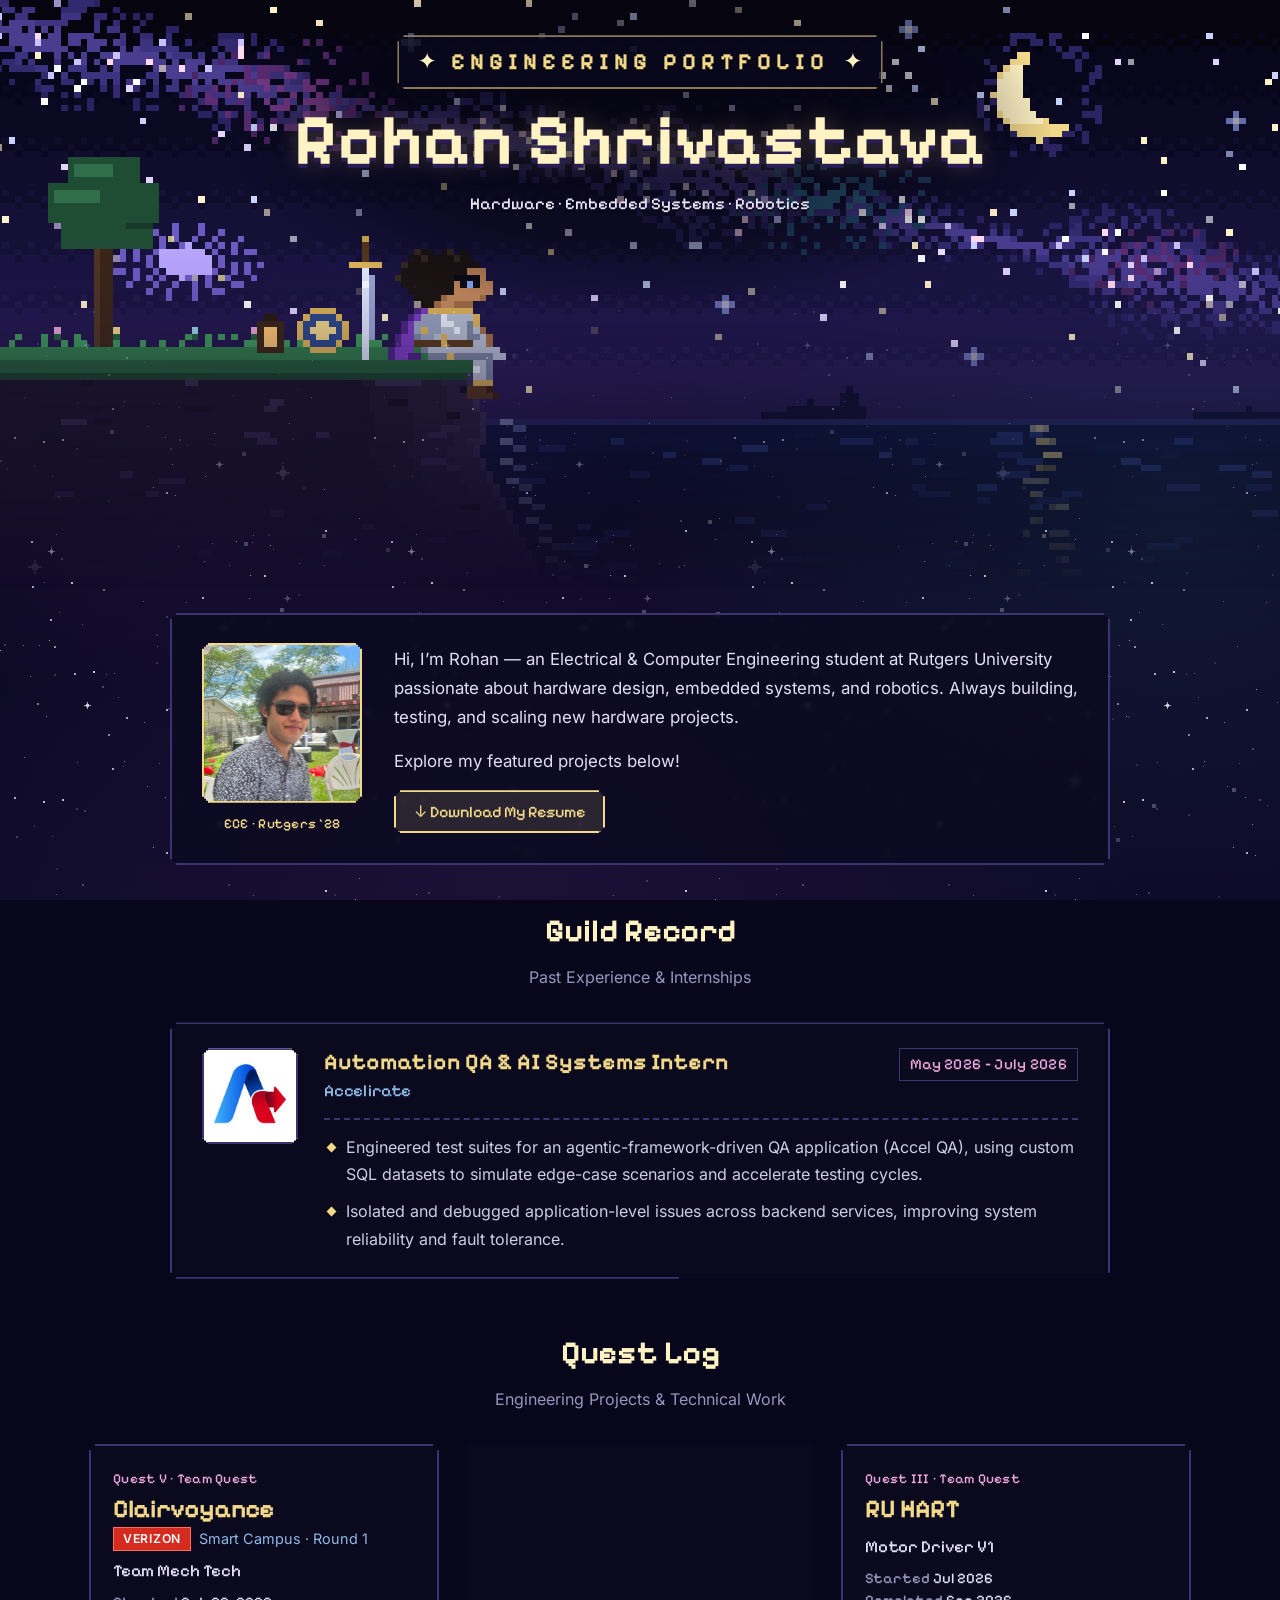
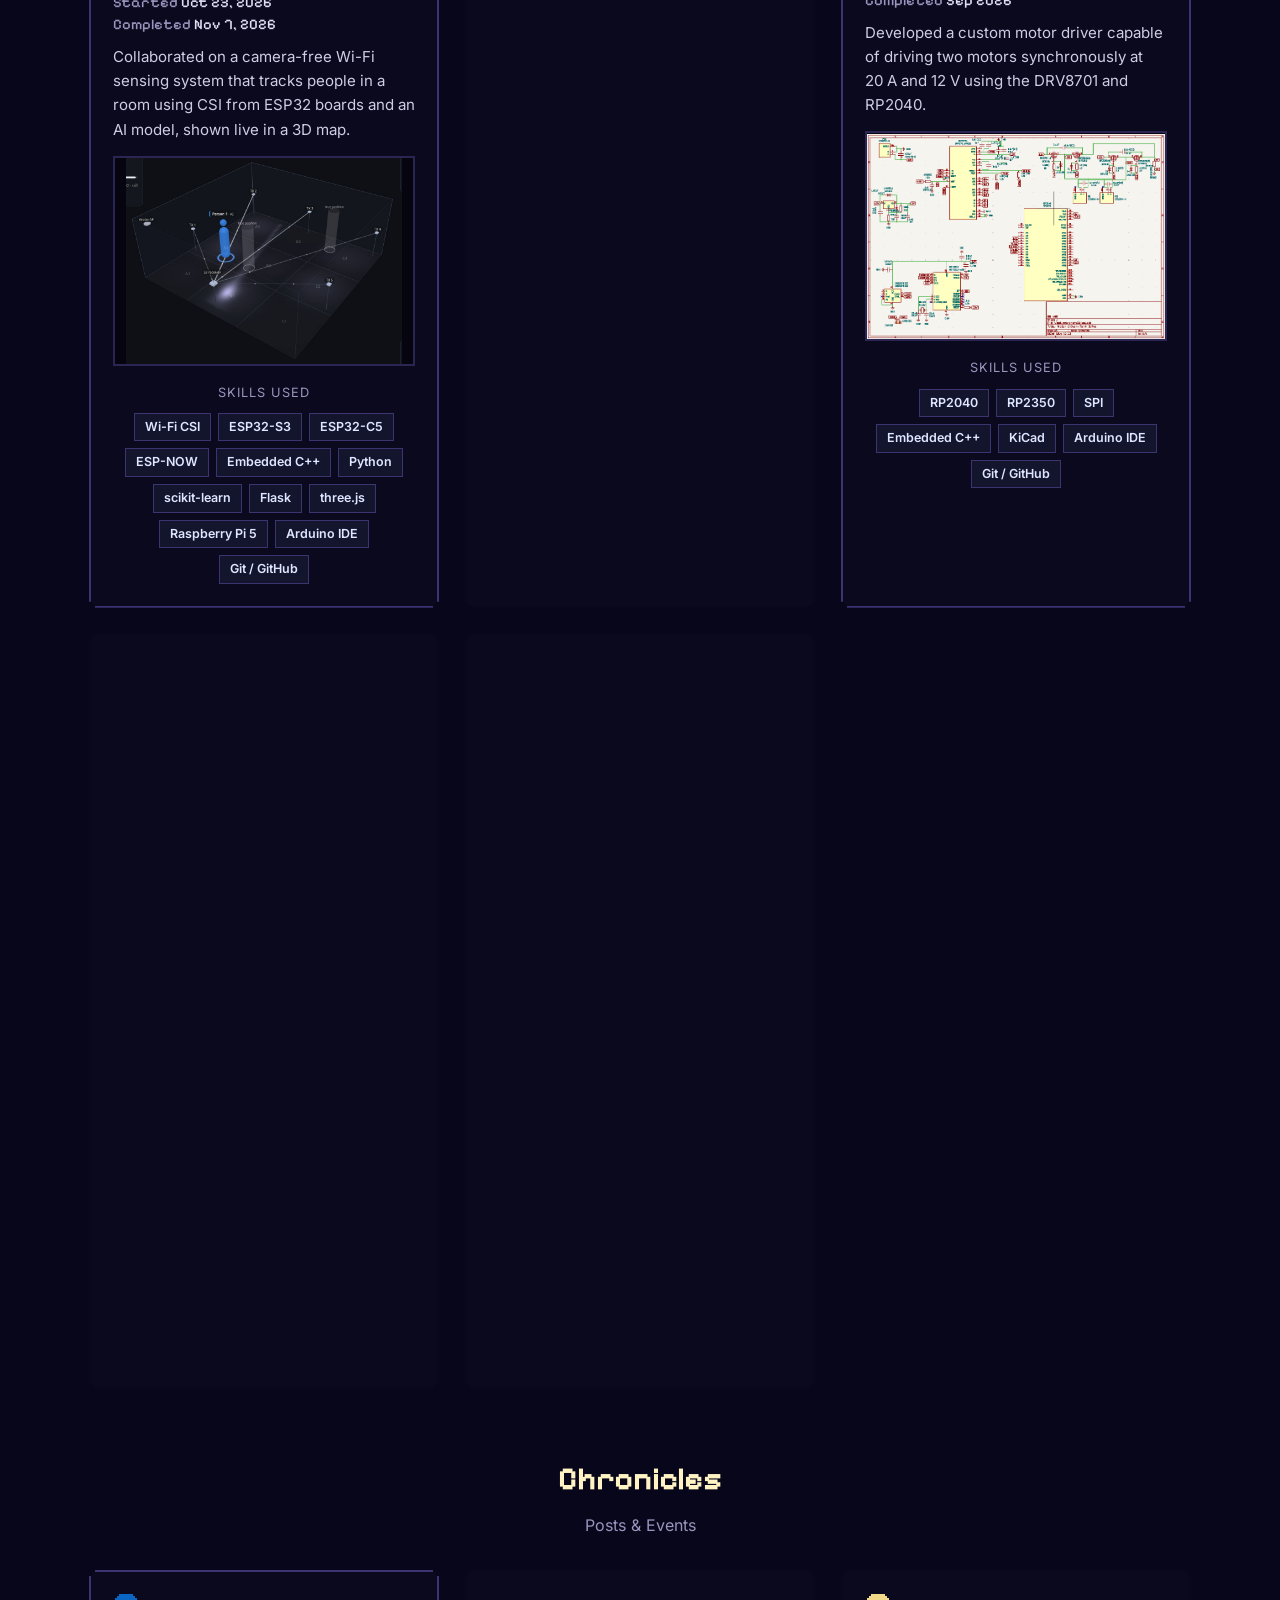
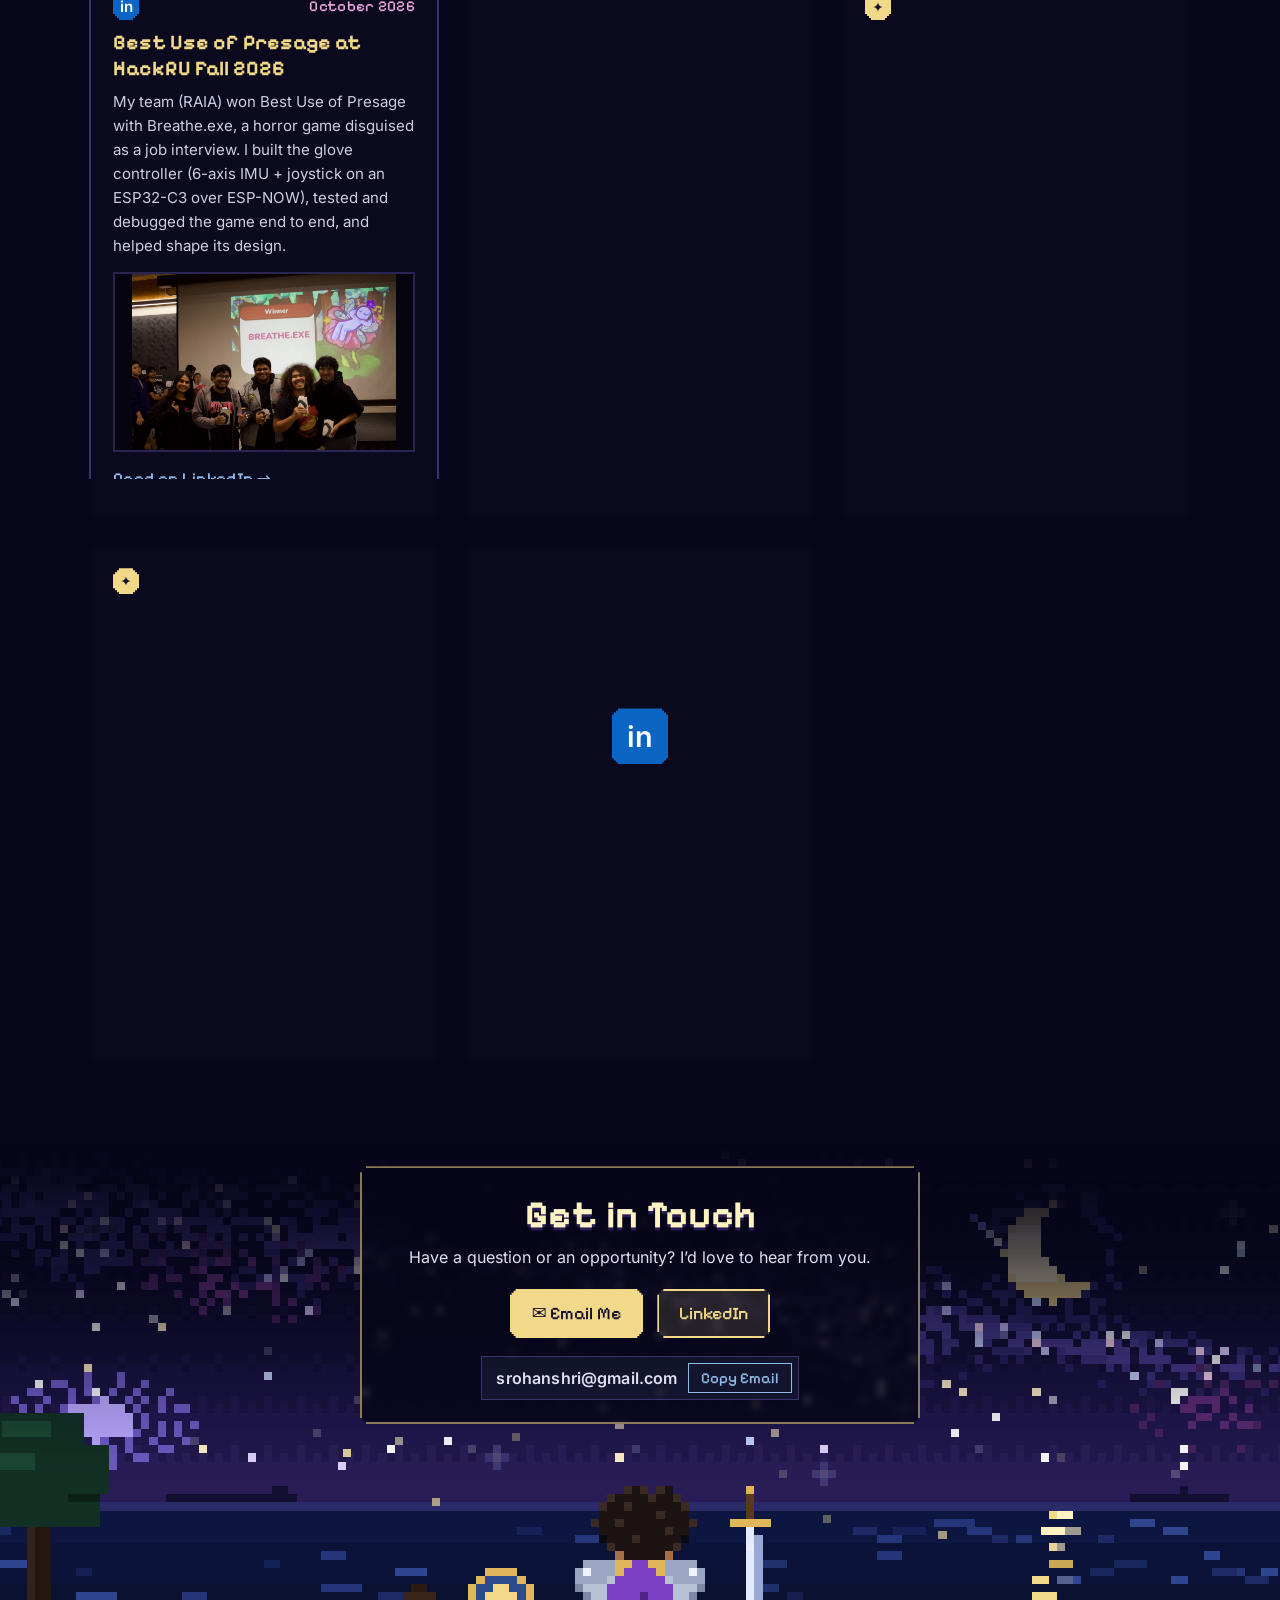
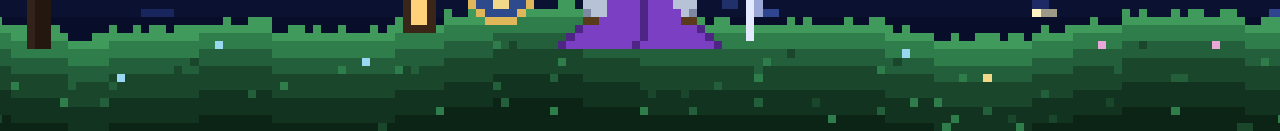
==== commit cbc77f25: "Clairvoyance: competition is Verizon Smart Campus Co-Authored-By: Claude Opus 5.5 <noreply@anthropic" ====
--- a/index.html
+++ b/index.html
@@ -89,7 +89,7 @@
         <article class="quest-card panel">
           <span class="quest-card__tag pixel">Quest V · Team Quest</span>
           <h3 class="quest-card__title"><a class="quest-card__link" href="clairvoyance.html">Clairvoyance</a></h3>
-          <div class="quest-card__award"><span class="verizon-badge">Verizon</span> Smart MapUI · Round 1</div>
+          <div class="quest-card__award"><span class="verizon-badge">Verizon</span> Smart Campus · Round 1</div>
           <h4 class="quest-card__subtitle">Team Mech Tech</h4>
           <p class="quest-card__dates">Started <time datetime="2026-10-23">Oct 23, 2026</time><br>Completed <time datetime="2026-11-07">Nov 7, 2026</time></p>
           <p class="quest-card__desc">Collaborated on a camera-free Wi-Fi sensing system that tracks people in a room using CSI from ESP32 boards and an AI model, shown live in a 3D map.</p>
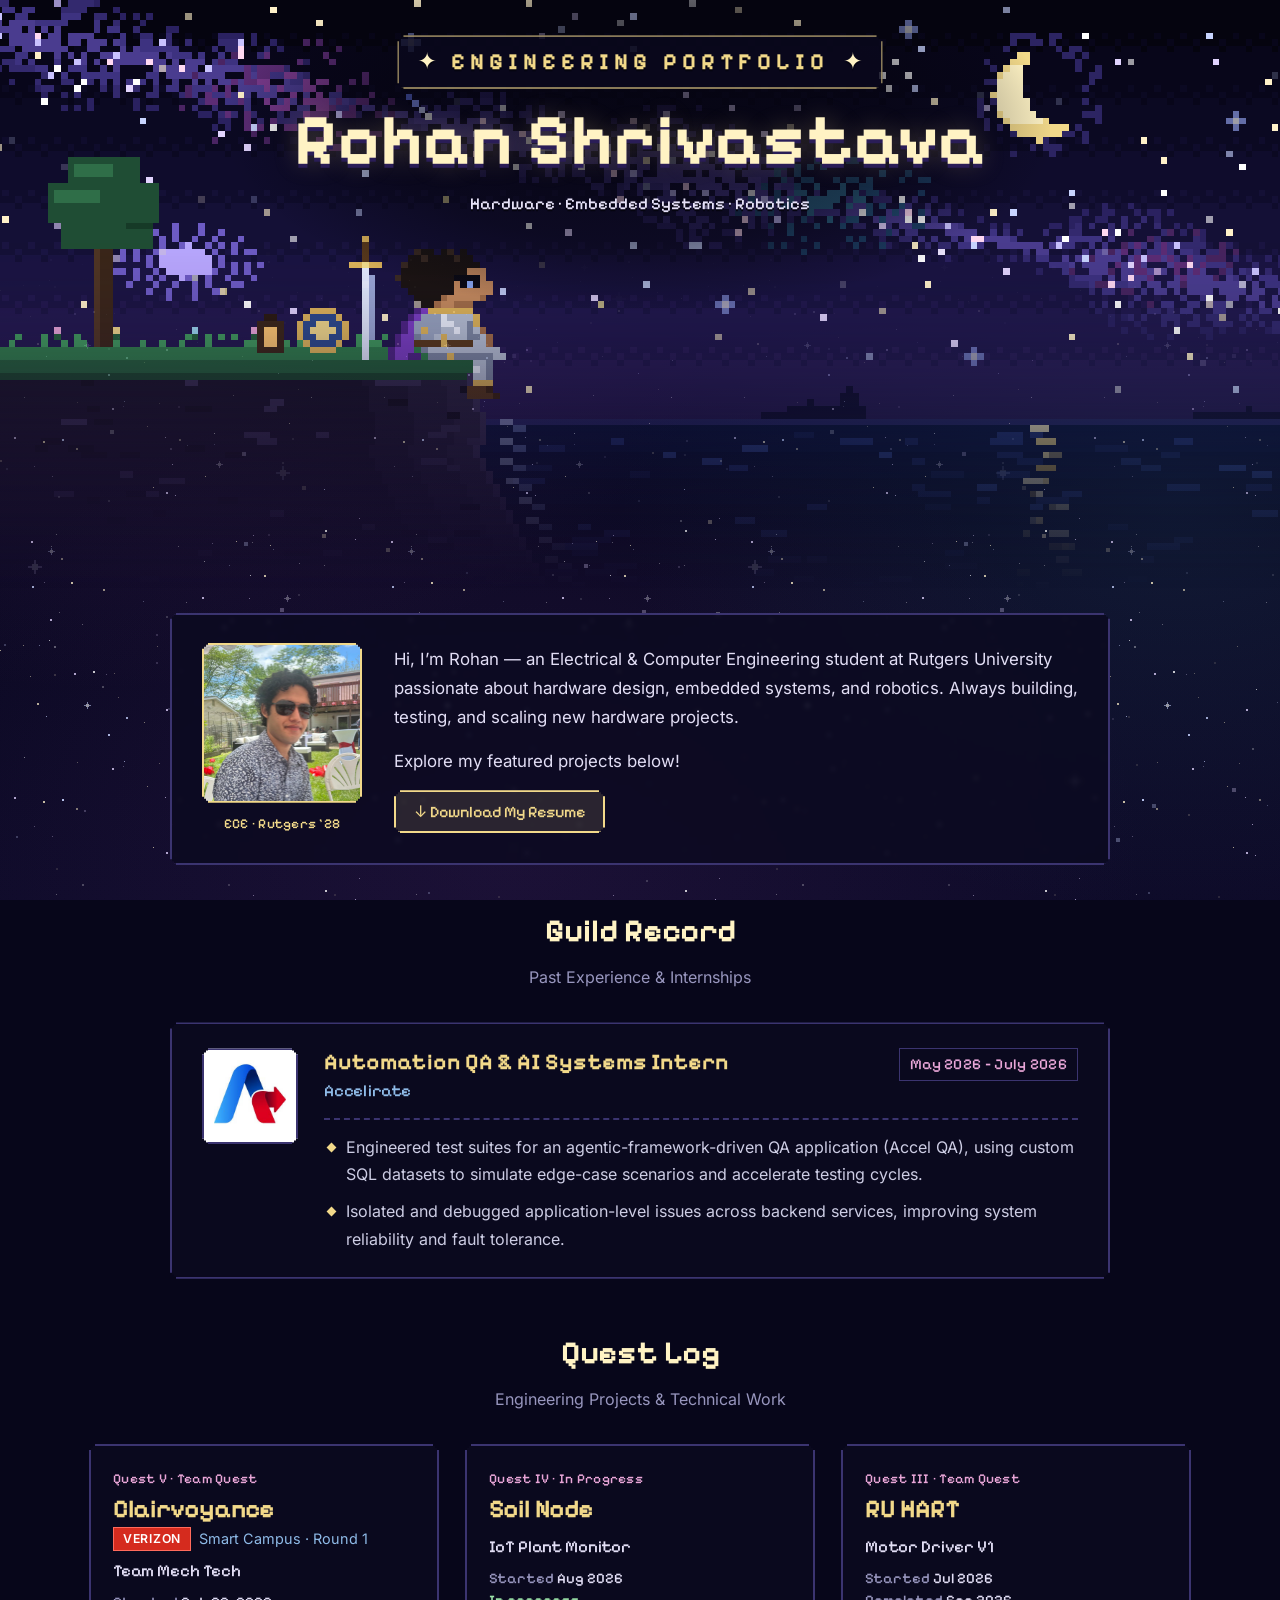
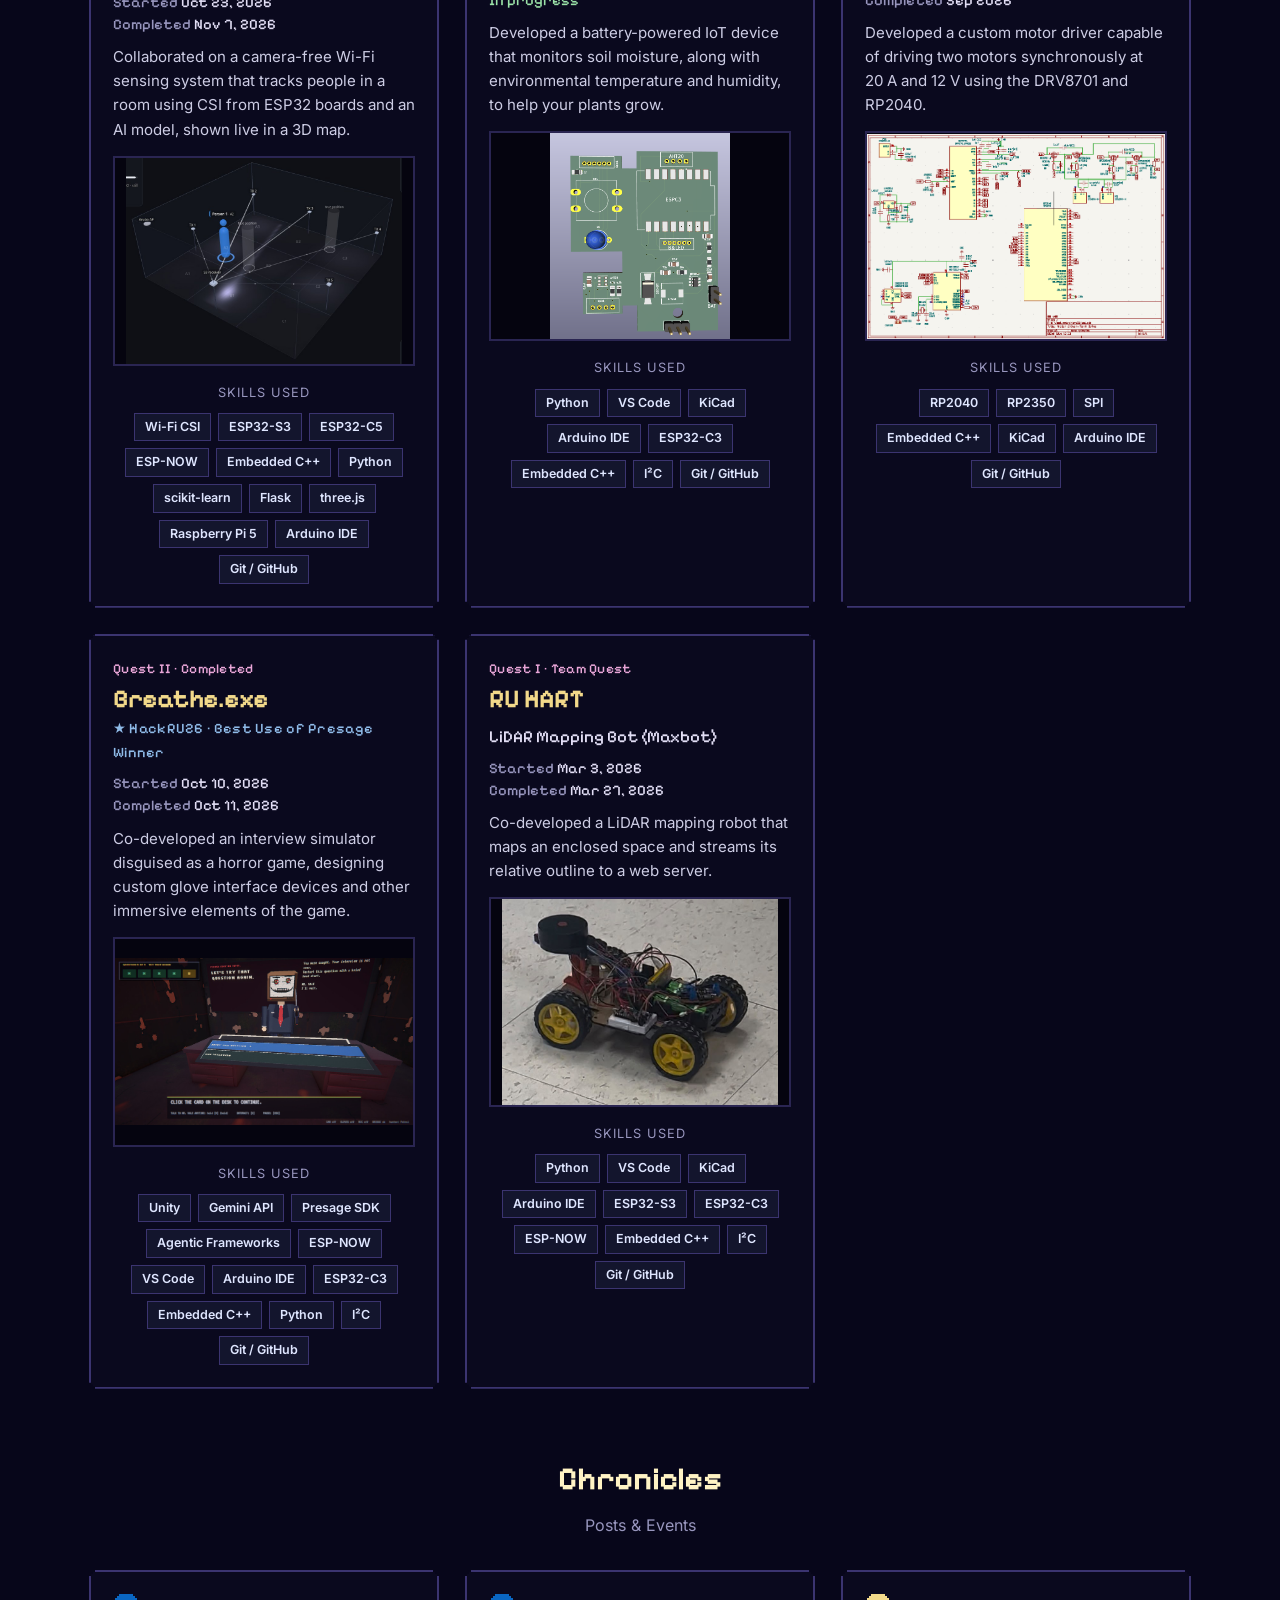
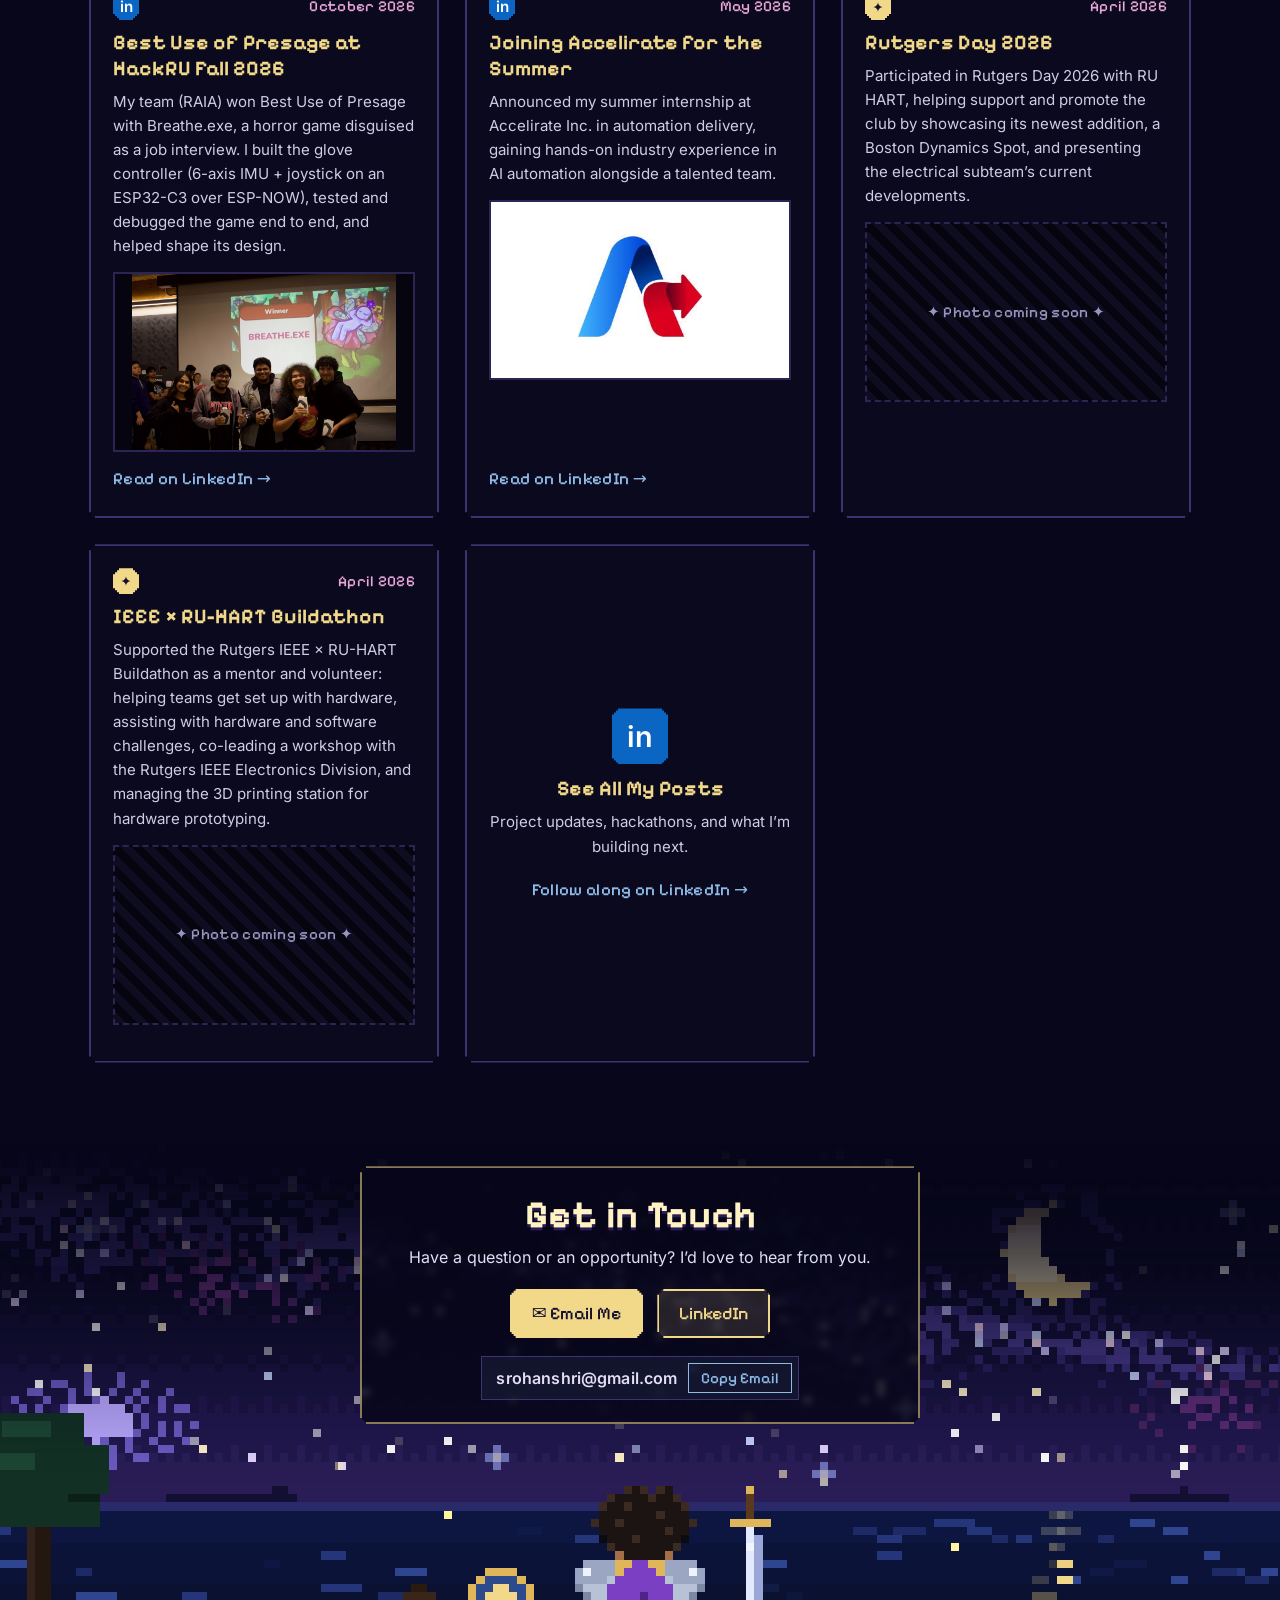
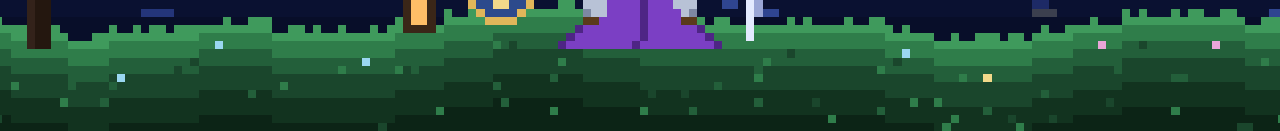
==== commit 3fedf66d: "Clairvoyance: embed the live demo video from YouTube Co-Authored-By: Claude Opus 5.5 <noreply@anthro" ====
--- a/index.html
+++ b/index.html
@@ -6,7 +6,7 @@
   <title>Rohan Shrivastava | Engineering Portfolio</title>
   <meta name="description" content="Engineering portfolio of Rohan Shrivastava, Electrical &amp; Computer Engineering student at Rutgers: hardware design, embedded systems, and robotics.">
   <link rel="preload" href="fonts/pixelify-700.woff2" as="font" type="font/woff2" crossorigin>
-  <link rel="stylesheet" href="css/theme.css?v=20261107-1610">
+  <link rel="stylesheet" href="css/theme.css?v=20261108-2208">
 </head>
 <body>
 
@@ -16,7 +16,7 @@
        tools/generate_art.py and run it (see README.md).
        =================================================================== -->
   <header class="hero">
-    <img class="hero__scene" src="assets/hero-scene.svg?v=20261107-1610"
+    <img class="hero__scene" src="assets/hero-scene.svg?v=20261108-2208"
          alt="Pixel art of an armored hero sitting on a cliff above the ocean at night, looking up at the stars and a crescent moon">
 
     <div class="hero__title">
@@ -299,7 +299,7 @@
        the address (handled in js/main.js).
        =================================================================== -->
   <footer class="contact" id="contact">
-    <img class="contact__scene" src="assets/contact-scene.svg?v=20261107-1610"
+    <img class="contact__scene" src="assets/contact-scene.svg?v=20261108-2208"
          alt="Pixel art of the armored hero seen from behind, sitting on the cliff and looking out at the ocean, the moon, and the stars">
 
     <div class="contact__card panel">
@@ -321,6 +321,6 @@
     </div>
   </footer>
 
-  <script src="js/main.js?v=20261107-1610"></script>
+  <script src="js/main.js?v=20261108-2208"></script>
 </body>
 </html>
--- a/css/theme.css
+++ b/css/theme.css
@@ -109,13 +109,13 @@
   pointer-events: none;
 }
 body::before {
-  background: url("../assets/starfield.svg?v=20261107-1610") repeat;
+  background: url("../assets/starfield.svg?v=20261108-2208") repeat;
   background-size: 360px 360px;
   opacity: 0.9;
 }
 /* Layer 2: same tile, larger and slowly drifting, for a sense of depth */
 body::after {
-  background: url("../assets/starfield.svg?v=20261107-1610") repeat;
+  background: url("../assets/starfield.svg?v=20261108-2208") repeat;
   background-size: 720px 720px;
   background-position: 180px 90px;
   opacity: 0.35;
@@ -771,6 +771,9 @@
 
 /* Videos */
 .video { display: block; width: 100%; margin-bottom: 18px; background: #000; border: 2px solid var(--color-border-soft); }
+.video--embed { position: relative; aspect-ratio: 16 / 9; margin-bottom: 8px; }
+.video--embed iframe { position: absolute; inset: 0; width: 100%; height: 100%; border: 0; }
+.section .video-link { margin: 0 0 6px; text-align: right; }
 .video-placeholder {
   display: flex;
   flex-direction: column;
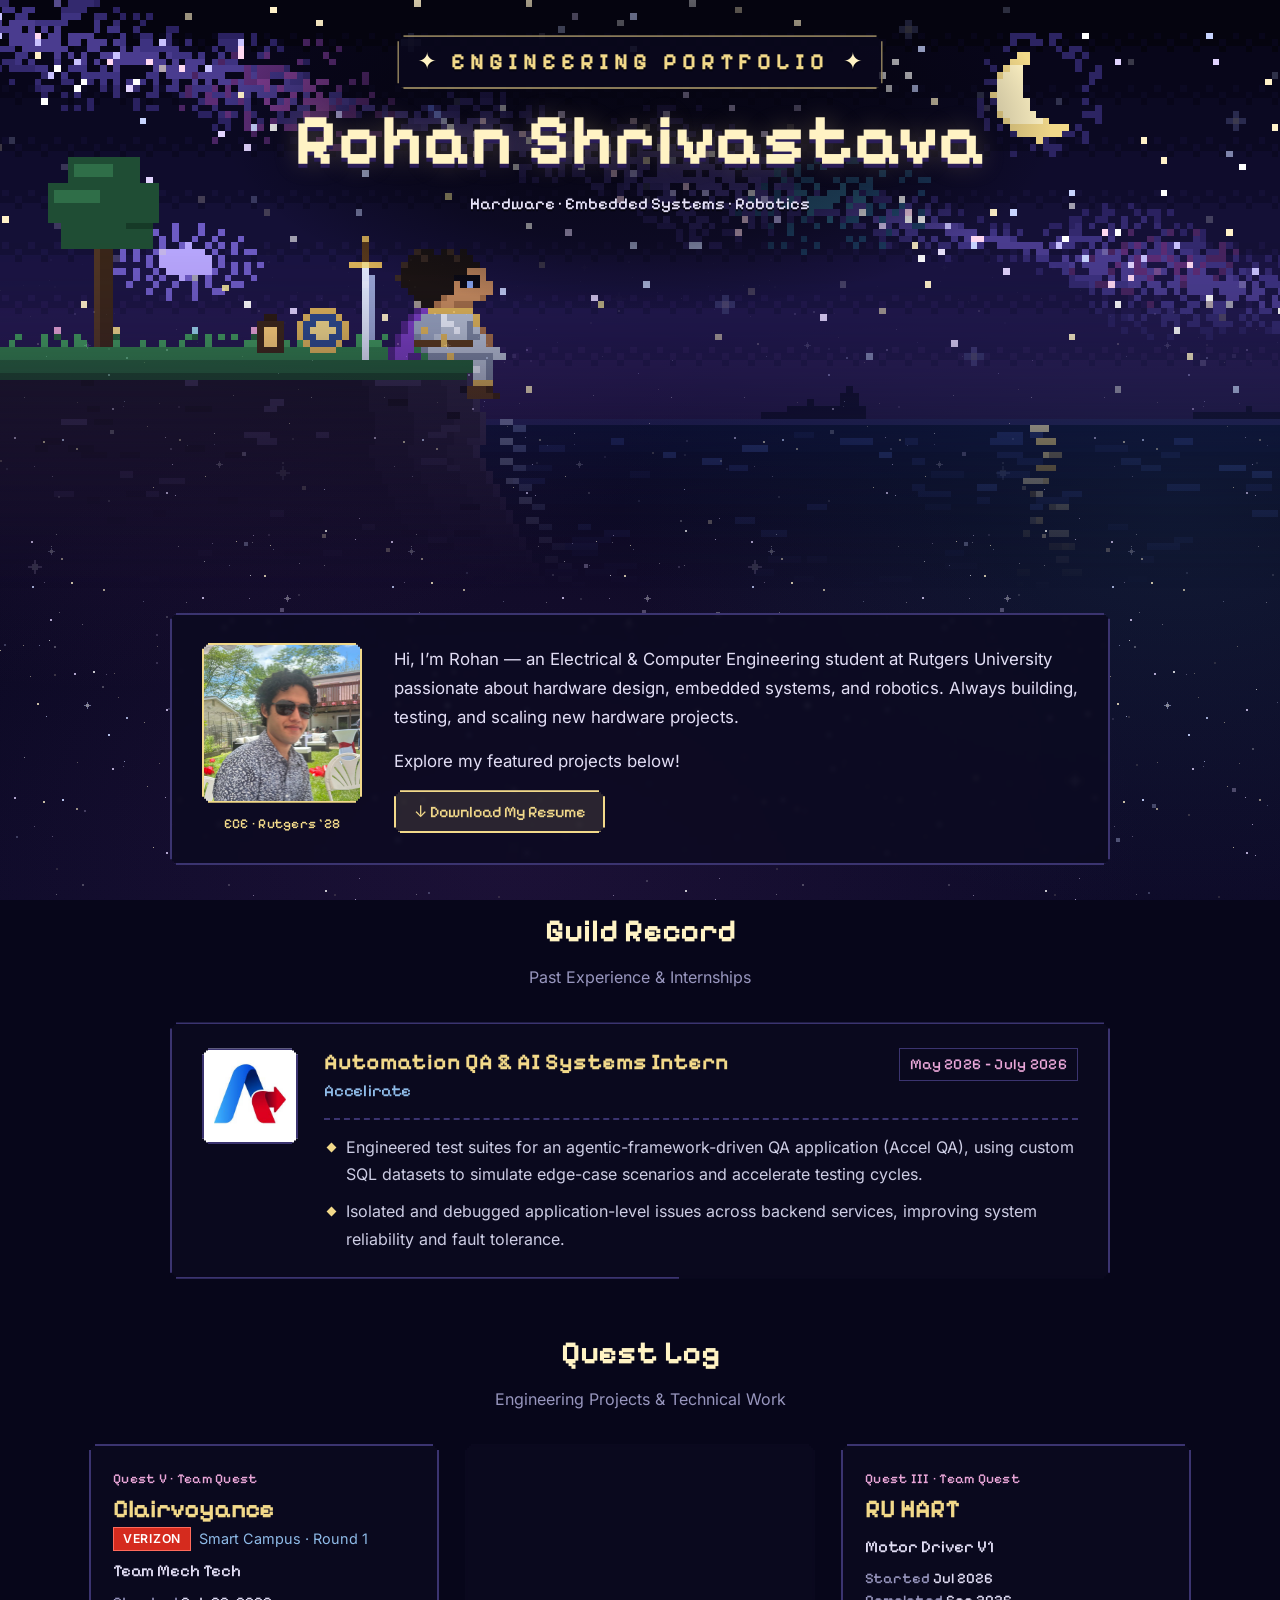
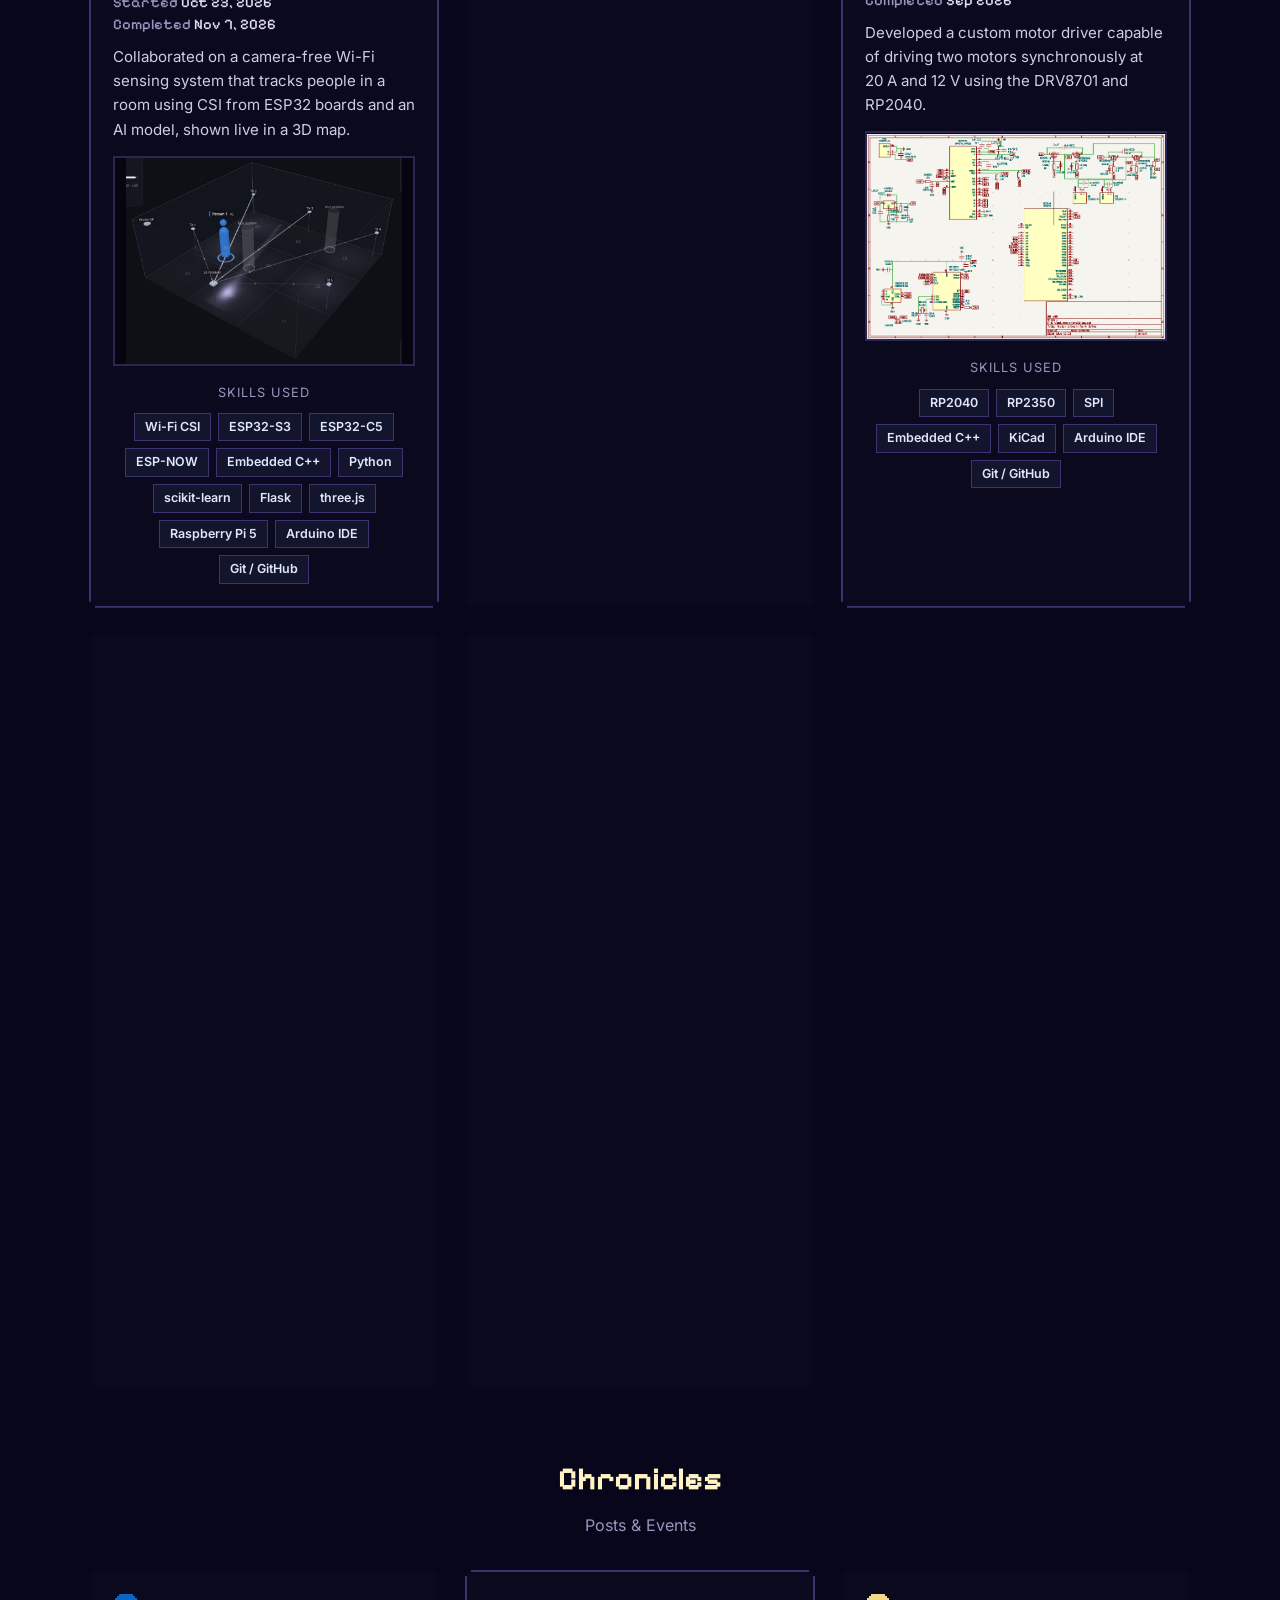
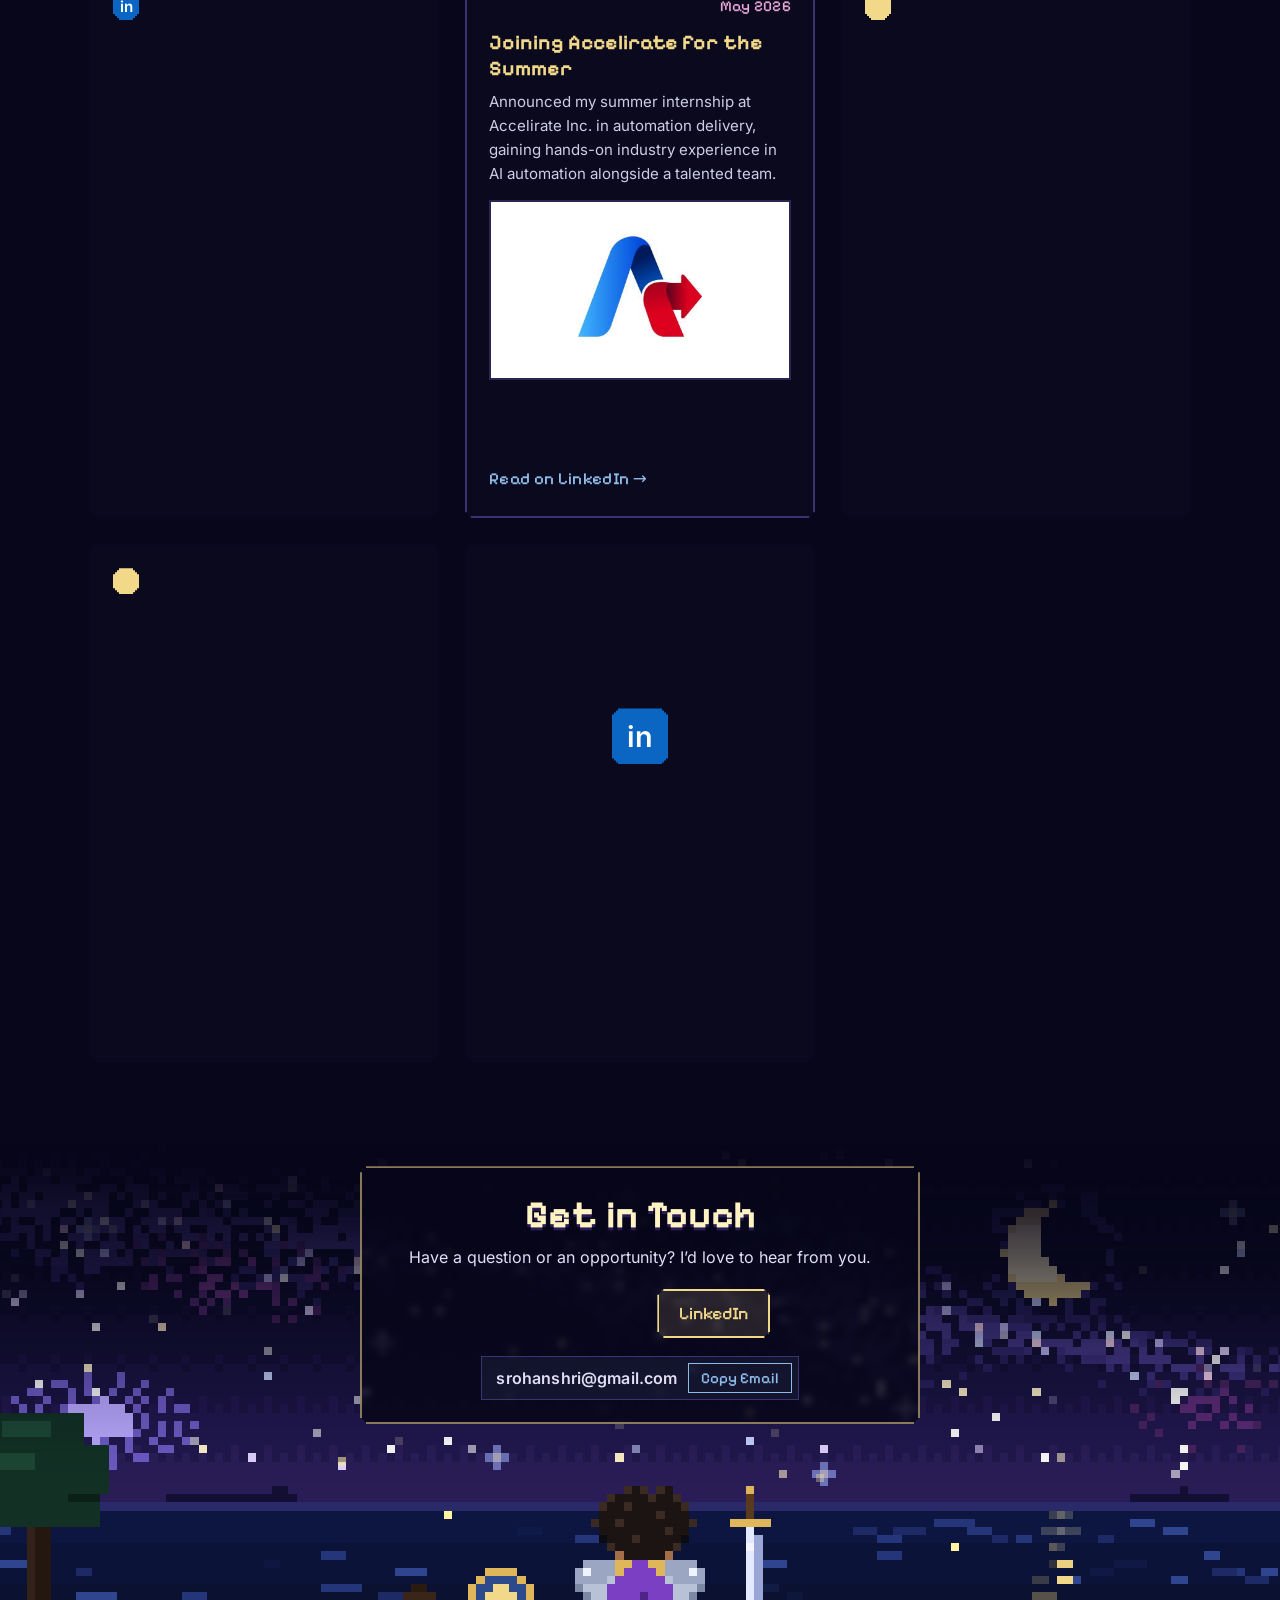
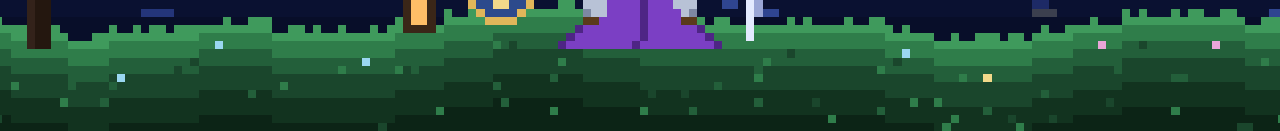
==== commit 608d9e06: "Soil Node: demo screenshots (LED switching, server, captive portal), progress, future improvements W" ====
--- a/index.html
+++ b/index.html
@@ -6,7 +6,7 @@
   <title>Rohan Shrivastava | Engineering Portfolio</title>
   <meta name="description" content="Engineering portfolio of Rohan Shrivastava, Electrical &amp; Computer Engineering student at Rutgers: hardware design, embedded systems, and robotics.">
   <link rel="preload" href="fonts/pixelify-700.woff2" as="font" type="font/woff2" crossorigin>
-  <link rel="stylesheet" href="css/theme.css?v=20261108-2208">
+  <link rel="stylesheet" href="css/theme.css?v=20261113-1823">
 </head>
 <body>
 
@@ -16,7 +16,7 @@
        tools/generate_art.py and run it (see README.md).
        =================================================================== -->
   <header class="hero">
-    <img class="hero__scene" src="assets/hero-scene.svg?v=20261108-2208"
+    <img class="hero__scene" src="assets/hero-scene.svg?v=20261113-1823"
          alt="Pixel art of an armored hero sitting on a cliff above the ocean at night, looking up at the stars and a crescent moon">
 
     <div class="hero__title">
@@ -299,7 +299,7 @@
        the address (handled in js/main.js).
        =================================================================== -->
   <footer class="contact" id="contact">
-    <img class="contact__scene" src="assets/contact-scene.svg?v=20261108-2208"
+    <img class="contact__scene" src="assets/contact-scene.svg?v=20261113-1823"
          alt="Pixel art of the armored hero seen from behind, sitting on the cliff and looking out at the ocean, the moon, and the stars">
 
     <div class="contact__card panel">
@@ -321,6 +321,6 @@
     </div>
   </footer>
 
-  <script src="js/main.js?v=20261108-2208"></script>
+  <script src="js/main.js?v=20261113-1823"></script>
 </body>
 </html>
--- a/css/theme.css
+++ b/css/theme.css
@@ -109,13 +109,13 @@
   pointer-events: none;
 }
 body::before {
-  background: url("../assets/starfield.svg?v=20261108-2208") repeat;
+  background: url("../assets/starfield.svg?v=20261113-1823") repeat;
   background-size: 360px 360px;
   opacity: 0.9;
 }
 /* Layer 2: same tile, larger and slowly drifting, for a sense of depth */
 body::after {
-  background: url("../assets/starfield.svg?v=20261108-2208") repeat;
+  background: url("../assets/starfield.svg?v=20261113-1823") repeat;
   background-size: 720px 720px;
   background-position: 180px 90px;
   opacity: 0.35;
@@ -1122,3 +1122,50 @@
   font-weight: 600;
   color: var(--color-text);
 }
+
+/* Screenshot gallery (Soil Node demo) */
+.shot-grid { display: grid; grid-template-columns: 1fr 1fr; gap: 18px; margin-bottom: 8px; }
+.shot { margin: 0; }
+.shot img { display: block; width: 100%; height: auto; }
+.shot--wide { grid-column: 1 / -1; }
+.shot--tall img { height: 460px; object-fit: contain; background: var(--color-image-bg); }
+.shot figcaption { margin-top: 8px; font-size: 0.88rem; }
+
+/* Row of phone screenshots (setup steps) */
+.phone-row { display: grid; grid-template-columns: repeat(5, 1fr); gap: 12px; margin-bottom: 8px; }
+.phone-row img { aspect-ratio: 739 / 1600; height: auto; object-fit: contain; background: #000; }
+.phone-row figcaption { font-size: 0.82rem; line-height: 1.4; }
+
+/* Project status list */
+.status-list { margin: 0; padding: 0; list-style: none; }
+.status-list li {
+  display: flex;
+  align-items: center;
+  gap: 14px;
+  padding: 14px 16px;
+  margin-bottom: 10px;
+  line-height: 1.55;
+  color: var(--color-text-soft);
+  background: rgba(5, 4, 15, 0.55);
+  border: 2px solid var(--color-border-soft);
+}
+.status-pill {
+  flex-shrink: 0;
+  min-width: 96px;
+  padding: 3px 10px;
+  text-align: center;
+  font-size: 0.78rem;
+  font-weight: 600;
+  letter-spacing: 0.06em;
+  text-transform: uppercase;
+  color: var(--color-sky);
+  border: 1px solid var(--color-sky);
+}
+.status-pill--active { color: var(--color-gold); border-color: var(--color-gold); }
+
+@media (max-width: 700px) {
+  .shot-grid { grid-template-columns: 1fr; }
+  .shot--tall img { height: auto; max-height: 520px; }
+  .phone-row { grid-template-columns: 1fr 1fr; }
+  .status-list li { flex-direction: column; align-items: flex-start; gap: 8px; }
+}
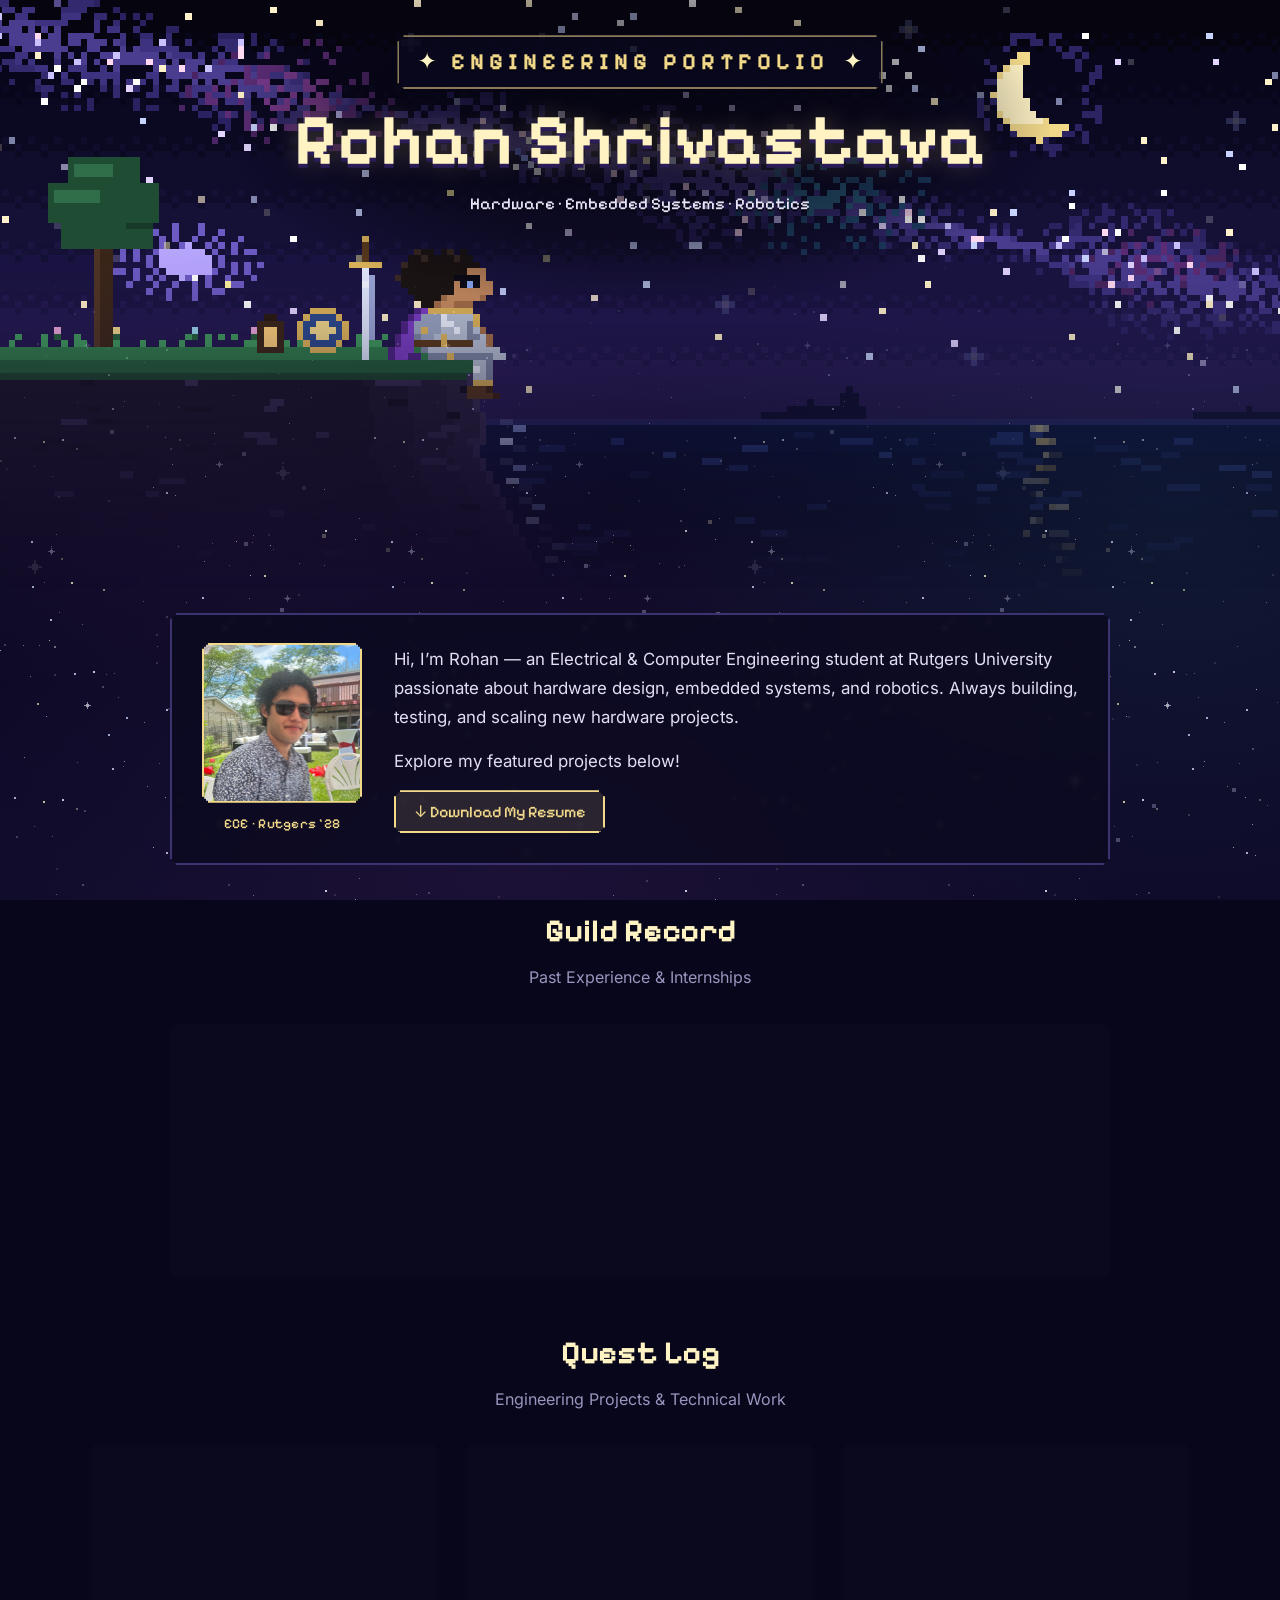
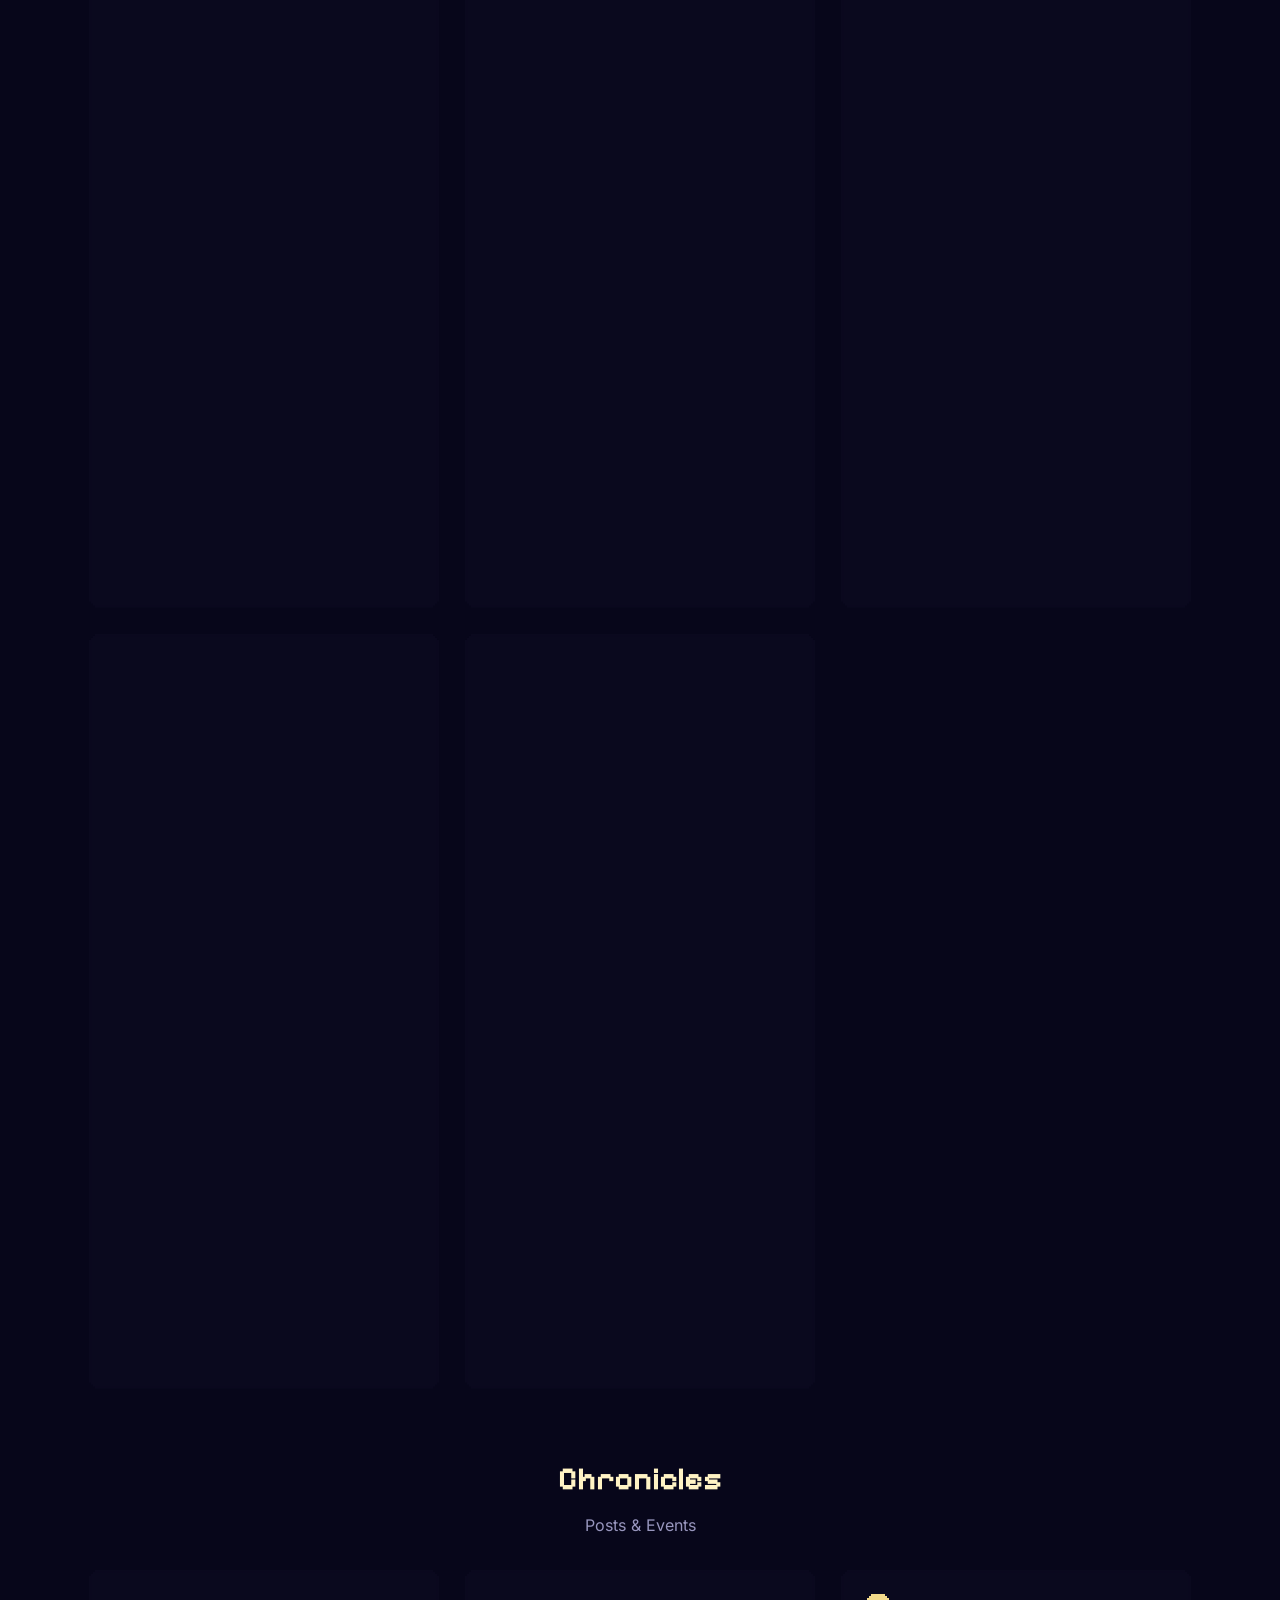
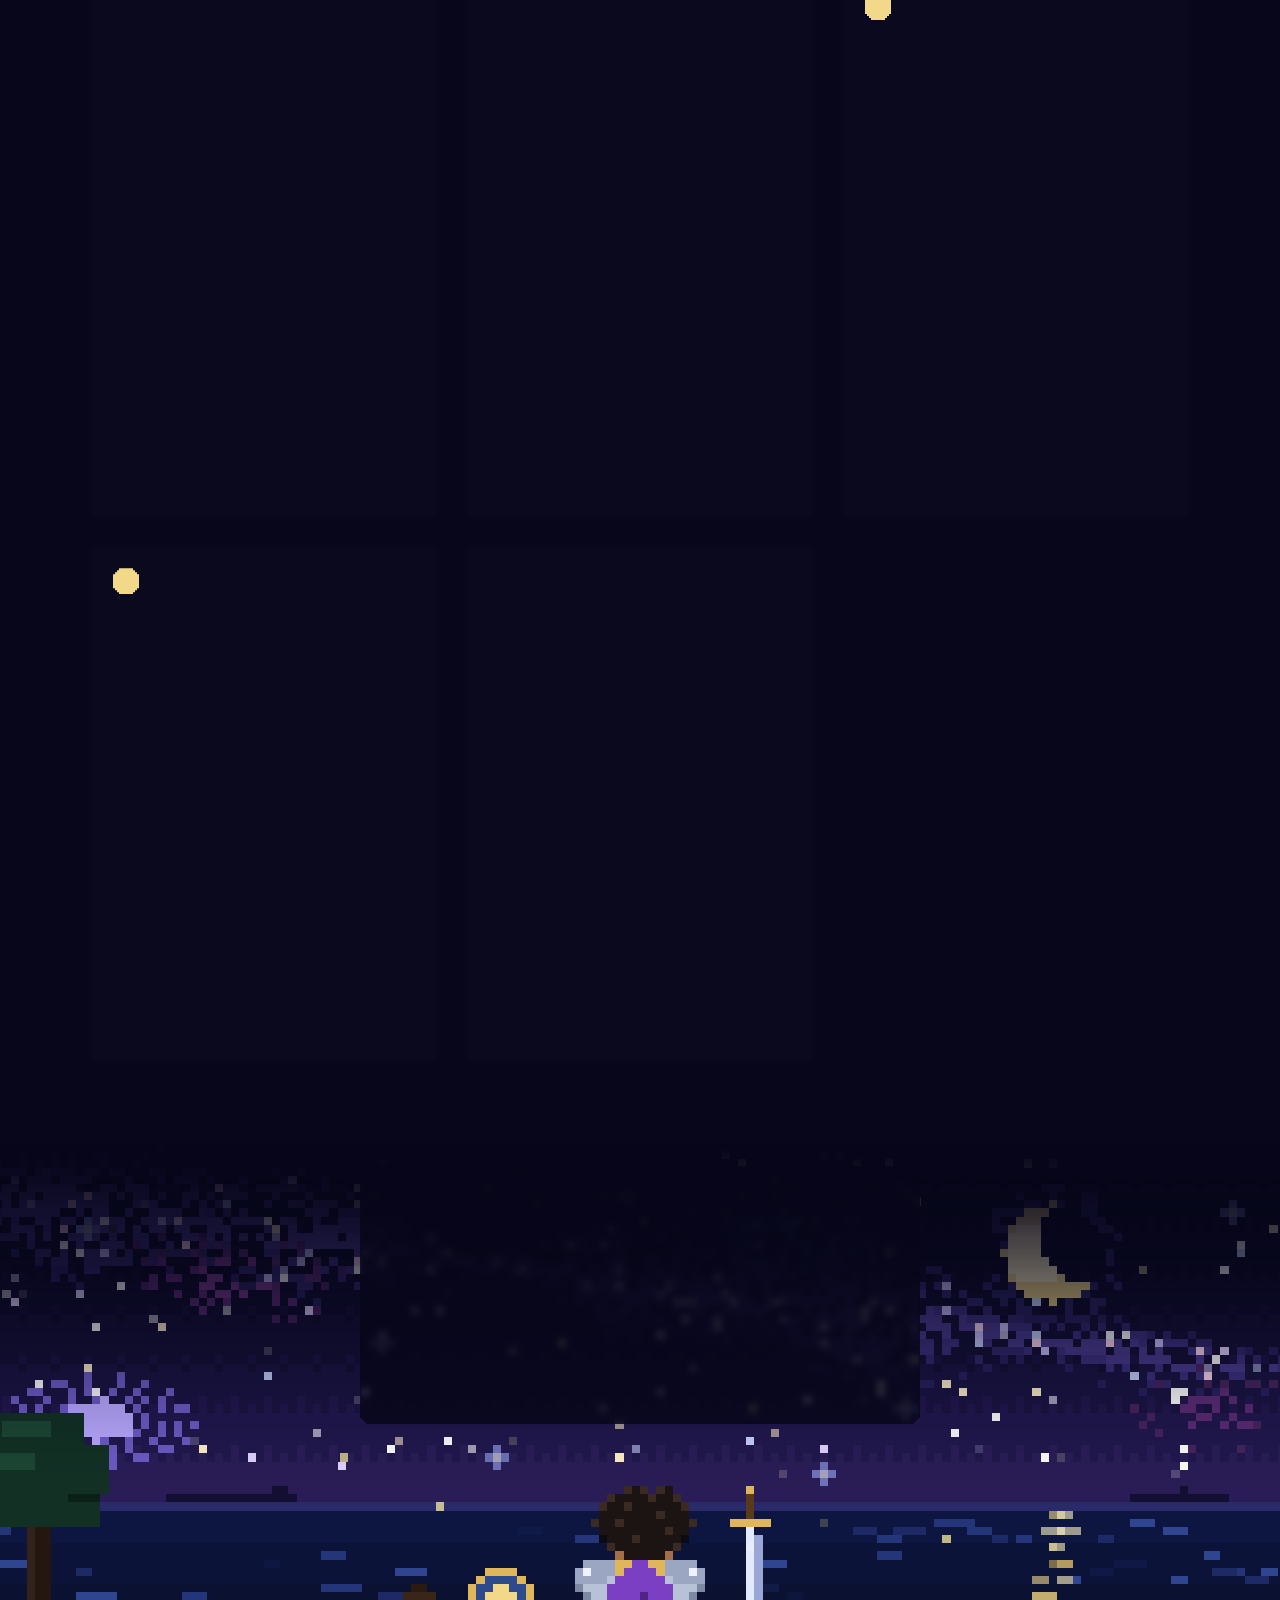
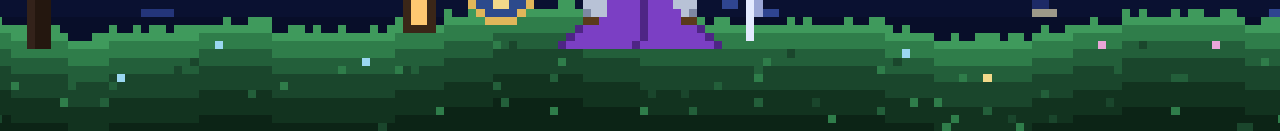
==== commit 551c3323: "Soil Node: Overview (text + video), Hardware, and Features sections; readable captions and sub-headi" ====
--- a/index.html
+++ b/index.html
@@ -6,7 +6,7 @@
   <title>Rohan Shrivastava | Engineering Portfolio</title>
   <meta name="description" content="Engineering portfolio of Rohan Shrivastava, Electrical &amp; Computer Engineering student at Rutgers: hardware design, embedded systems, and robotics.">
   <link rel="preload" href="fonts/pixelify-700.woff2" as="font" type="font/woff2" crossorigin>
-  <link rel="stylesheet" href="css/theme.css?v=20261113-1823">
+  <link rel="stylesheet" href="css/theme.css?v=20261126-1928">
 </head>
 <body>
 
@@ -16,7 +16,7 @@
        tools/generate_art.py and run it (see README.md).
        =================================================================== -->
   <header class="hero">
-    <img class="hero__scene" src="assets/hero-scene.svg?v=20261113-1823"
+    <img class="hero__scene" src="assets/hero-scene.svg?v=20261126-1928"
          alt="Pixel art of an armored hero sitting on a cliff above the ocean at night, looking up at the stars and a crescent moon">
 
     <div class="hero__title">
@@ -299,7 +299,7 @@
        the address (handled in js/main.js).
        =================================================================== -->
   <footer class="contact" id="contact">
-    <img class="contact__scene" src="assets/contact-scene.svg?v=20261113-1823"
+    <img class="contact__scene" src="assets/contact-scene.svg?v=20261126-1928"
          alt="Pixel art of the armored hero seen from behind, sitting on the cliff and looking out at the ocean, the moon, and the stars">
 
     <div class="contact__card panel">
@@ -321,6 +321,6 @@
     </div>
   </footer>
 
-  <script src="js/main.js?v=20261113-1823"></script>
+  <script src="js/main.js?v=20261126-1928"></script>
 </body>
 </html>
--- a/css/theme.css
+++ b/css/theme.css
@@ -109,13 +109,13 @@
   pointer-events: none;
 }
 body::before {
-  background: url("../assets/starfield.svg?v=20261113-1823") repeat;
+  background: url("../assets/starfield.svg?v=20261126-1928") repeat;
   background-size: 360px 360px;
   opacity: 0.9;
 }
 /* Layer 2: same tile, larger and slowly drifting, for a sense of depth */
 body::after {
-  background: url("../assets/starfield.svg?v=20261113-1823") repeat;
+  background: url("../assets/starfield.svg?v=20261126-1928") repeat;
   background-size: 720px 720px;
   background-position: 180px 90px;
   opacity: 0.35;
@@ -760,7 +760,7 @@
 .image-pair figure { flex: 1; margin: 0; }
 
 figure { margin: 0; text-align: center; }
-figcaption { margin-top: 8px; font-family: var(--font-pixel); font-weight: 500; font-size: 0.95rem; color: var(--color-muted); }
+figcaption { margin-top: 8px; font-family: var(--font-body); font-weight: 500; font-size: 0.9rem; color: var(--color-muted); }
 
 /* Image pair frames: same height, whole image visible */
 .image-pair .framed { height: 340px; object-fit: contain; }
@@ -814,9 +814,10 @@
 /* Smaller heading inside a section */
 .subhead {
   margin: 28px 0 14px;
-  font-family: var(--font-pixel);
-  font-weight: 700;
-  font-size: 1.15rem;
+  font-family: var(--font-body);
+  font-weight: 700;
+  font-size: 1.2rem;
+  letter-spacing: 0.01em;
   color: var(--color-gold);
 }
 
@@ -1169,3 +1170,10 @@
   .phone-row { grid-template-columns: 1fr 1fr; }
   .status-list li { flex-direction: column; align-items: flex-start; gap: 8px; }
 }
+
+/* Split layout aligned to the top (long text beside media) */
+.split--top { align-items: flex-start; }
+.split__text > p:last-child { margin-bottom: 0; }
+
+/* Space between a bullet list and the paragraph after it */
+.point-list + p { margin-top: 16px; }
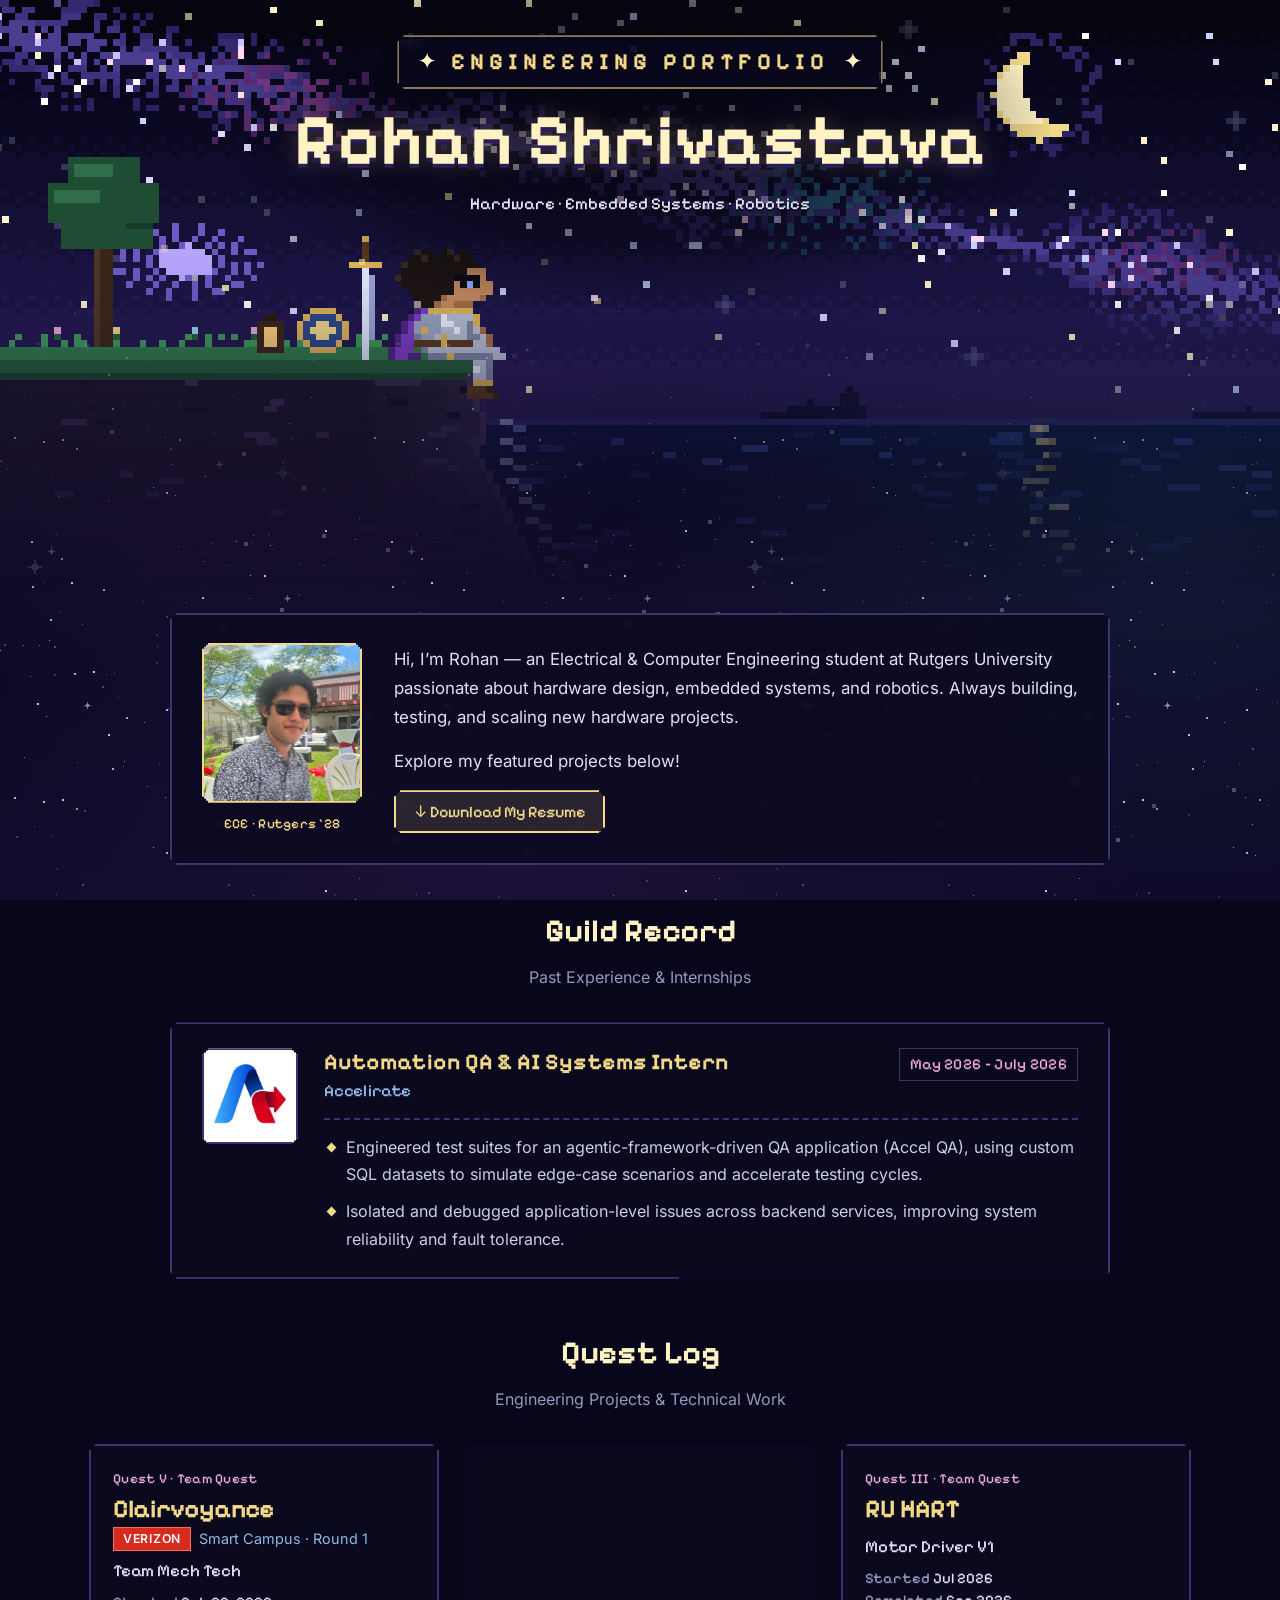
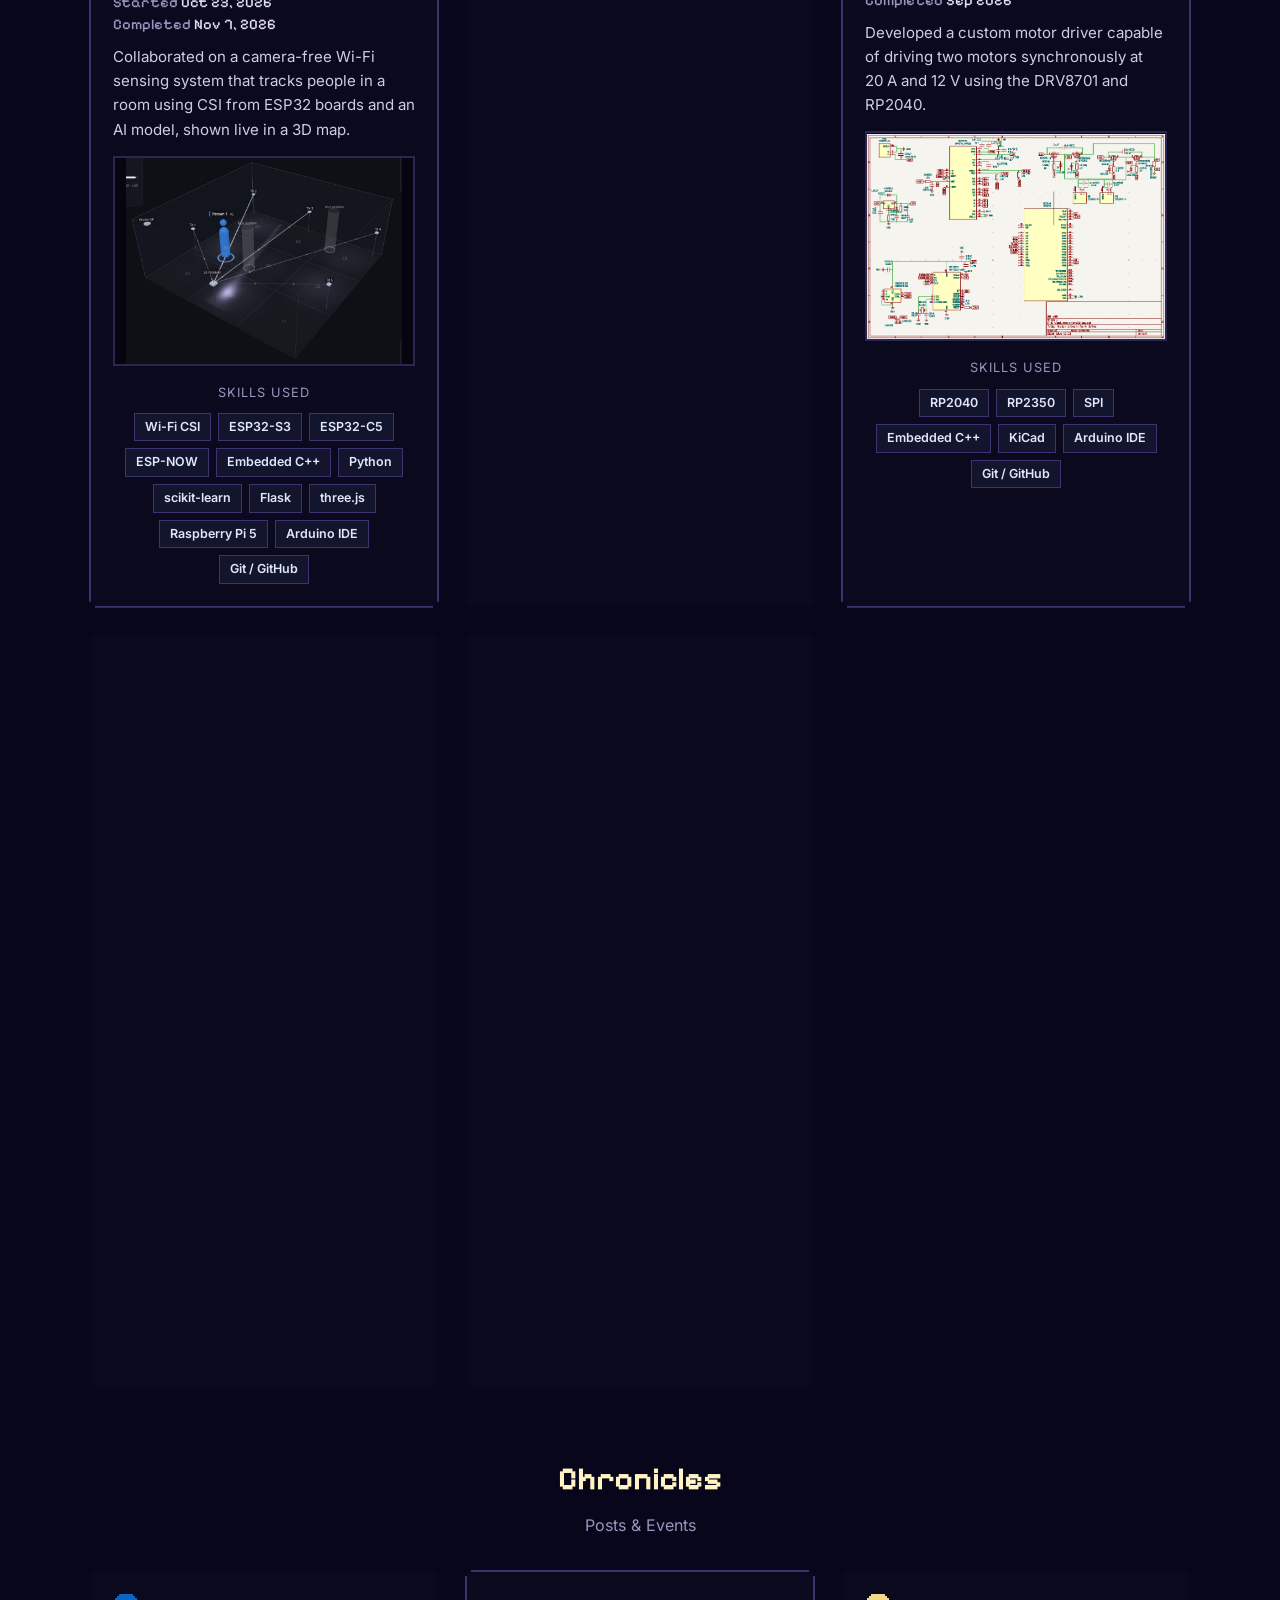
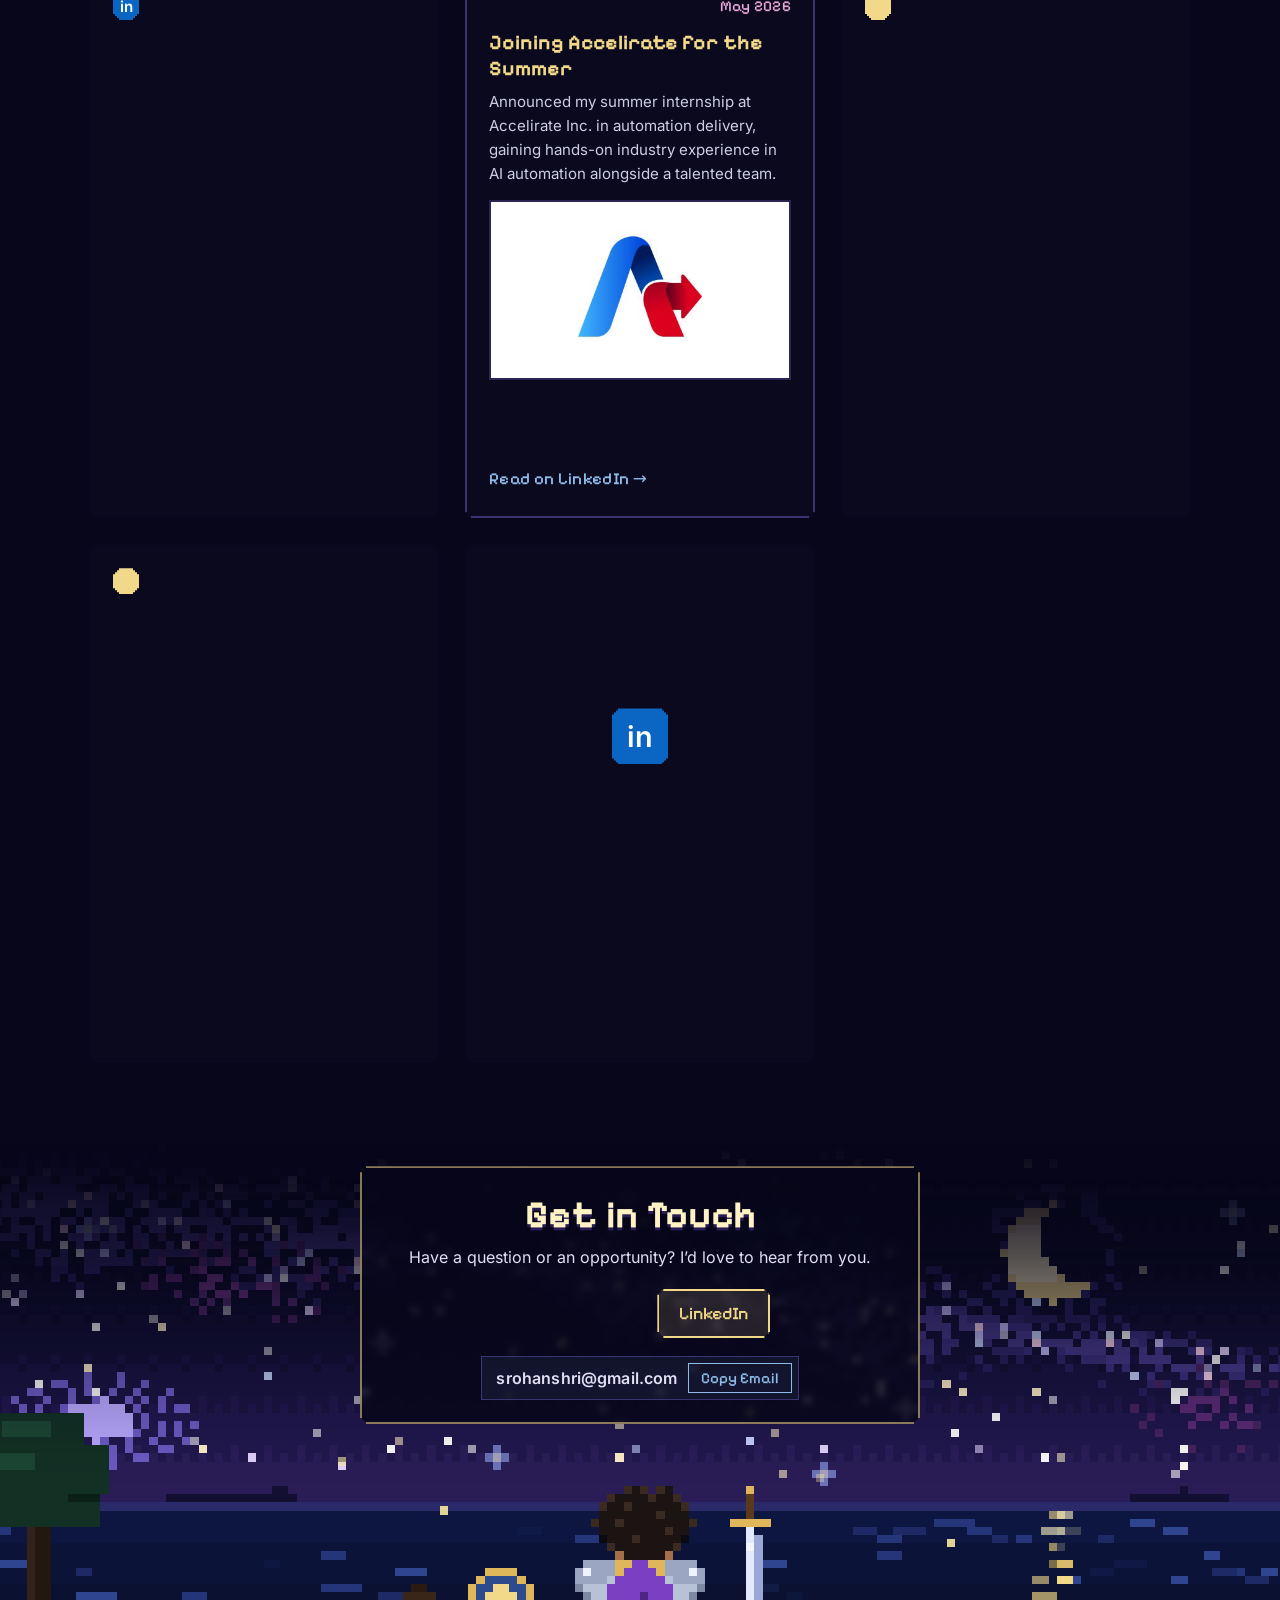
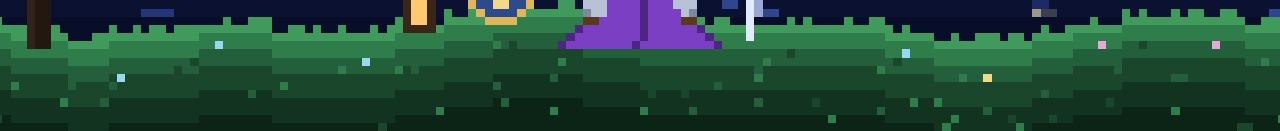
==== commit 256edd34: "Soil Node: video-first Overview with quick facts and how-it-works list; hardware details (2S NiMH 1 " ====
--- a/index.html
+++ b/index.html
@@ -6,7 +6,7 @@
   <title>Rohan Shrivastava | Engineering Portfolio</title>
   <meta name="description" content="Engineering portfolio of Rohan Shrivastava, Electrical &amp; Computer Engineering student at Rutgers: hardware design, embedded systems, and robotics.">
   <link rel="preload" href="fonts/pixelify-700.woff2" as="font" type="font/woff2" crossorigin>
-  <link rel="stylesheet" href="css/theme.css?v=20261126-1928">
+  <link rel="stylesheet" href="css/theme.css?v=20261126-2013">
 </head>
 <body>
 
@@ -16,7 +16,7 @@
        tools/generate_art.py and run it (see README.md).
        =================================================================== -->
   <header class="hero">
-    <img class="hero__scene" src="assets/hero-scene.svg?v=20261126-1928"
+    <img class="hero__scene" src="assets/hero-scene.svg?v=20261126-2013"
          alt="Pixel art of an armored hero sitting on a cliff above the ocean at night, looking up at the stars and a crescent moon">
 
     <div class="hero__title">
@@ -299,7 +299,7 @@
        the address (handled in js/main.js).
        =================================================================== -->
   <footer class="contact" id="contact">
-    <img class="contact__scene" src="assets/contact-scene.svg?v=20261126-1928"
+    <img class="contact__scene" src="assets/contact-scene.svg?v=20261126-2013"
          alt="Pixel art of the armored hero seen from behind, sitting on the cliff and looking out at the ocean, the moon, and the stars">
 
     <div class="contact__card panel">
@@ -321,6 +321,6 @@
     </div>
   </footer>
 
-  <script src="js/main.js?v=20261126-1928"></script>
+  <script src="js/main.js?v=20261126-2013"></script>
 </body>
 </html>
--- a/css/theme.css
+++ b/css/theme.css
@@ -109,13 +109,13 @@
   pointer-events: none;
 }
 body::before {
-  background: url("../assets/starfield.svg?v=20261126-1928") repeat;
+  background: url("../assets/starfield.svg?v=20261126-2013") repeat;
   background-size: 360px 360px;
   opacity: 0.9;
 }
 /* Layer 2: same tile, larger and slowly drifting, for a sense of depth */
 body::after {
-  background: url("../assets/starfield.svg?v=20261126-1928") repeat;
+  background: url("../assets/starfield.svg?v=20261126-2013") repeat;
   background-size: 720px 720px;
   background-position: 180px 90px;
   opacity: 0.35;
@@ -849,7 +849,7 @@
   background: rgba(5, 4, 15, 0.55);
   border: 2px solid var(--color-border-soft);
 }
-.fact__value { display: block; font-family: var(--font-pixel); font-weight: 700; font-size: 1.9rem; line-height: 1.1; color: var(--color-gold); }
+.fact__value { display: block; font-family: var(--font-body); font-weight: 700; font-size: 1.75rem; line-height: 1.15; color: var(--color-gold); }
 .fact__label { display: block; margin-top: 4px; font-size: 0.85rem; color: var(--color-muted); }
 
 /* Numbered step cards ("How It Works") */
@@ -1177,3 +1177,7 @@
 
 /* Space between a bullet list and the paragraph after it */
 .point-list + p { margin-top: 16px; }
+
+/* Overview: summary right under a video */
+.section .video + .lead { margin-top: 6px; }
+.fact-grid + .subhead { margin-top: 24px; }
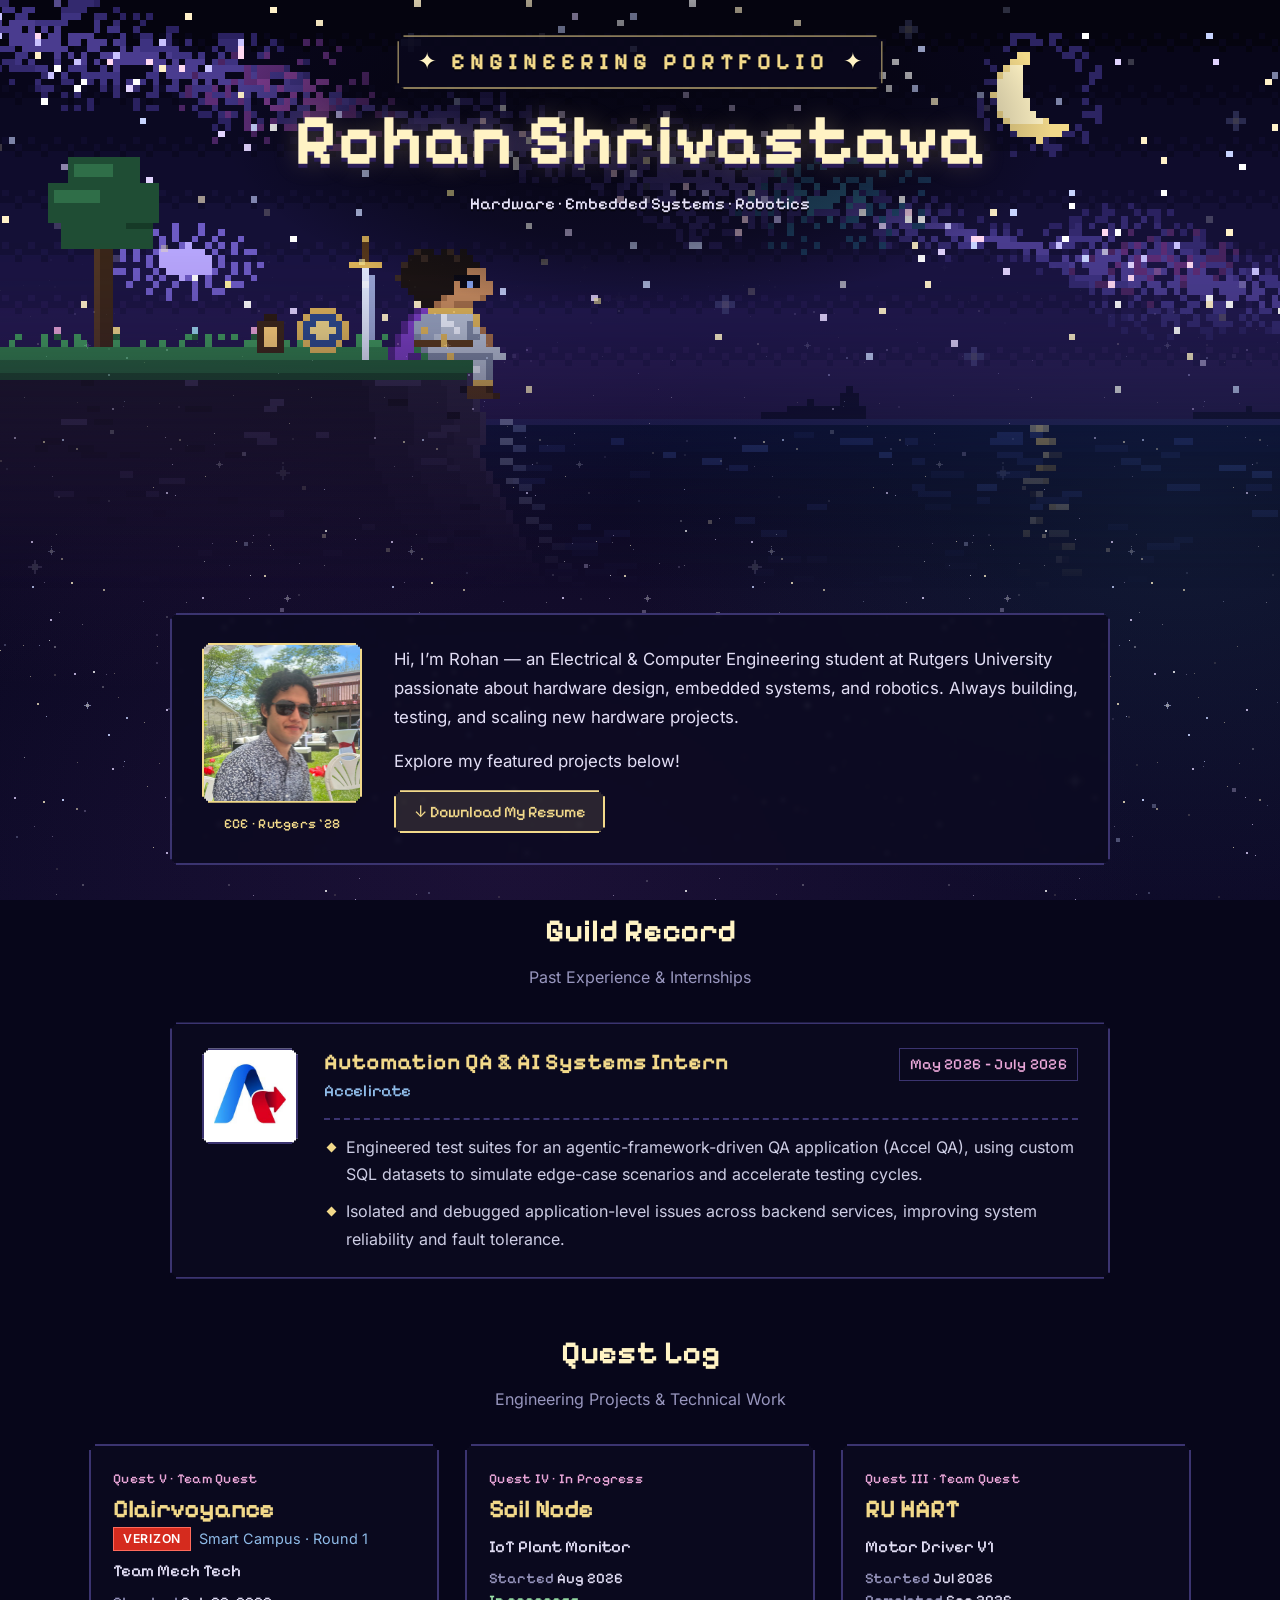
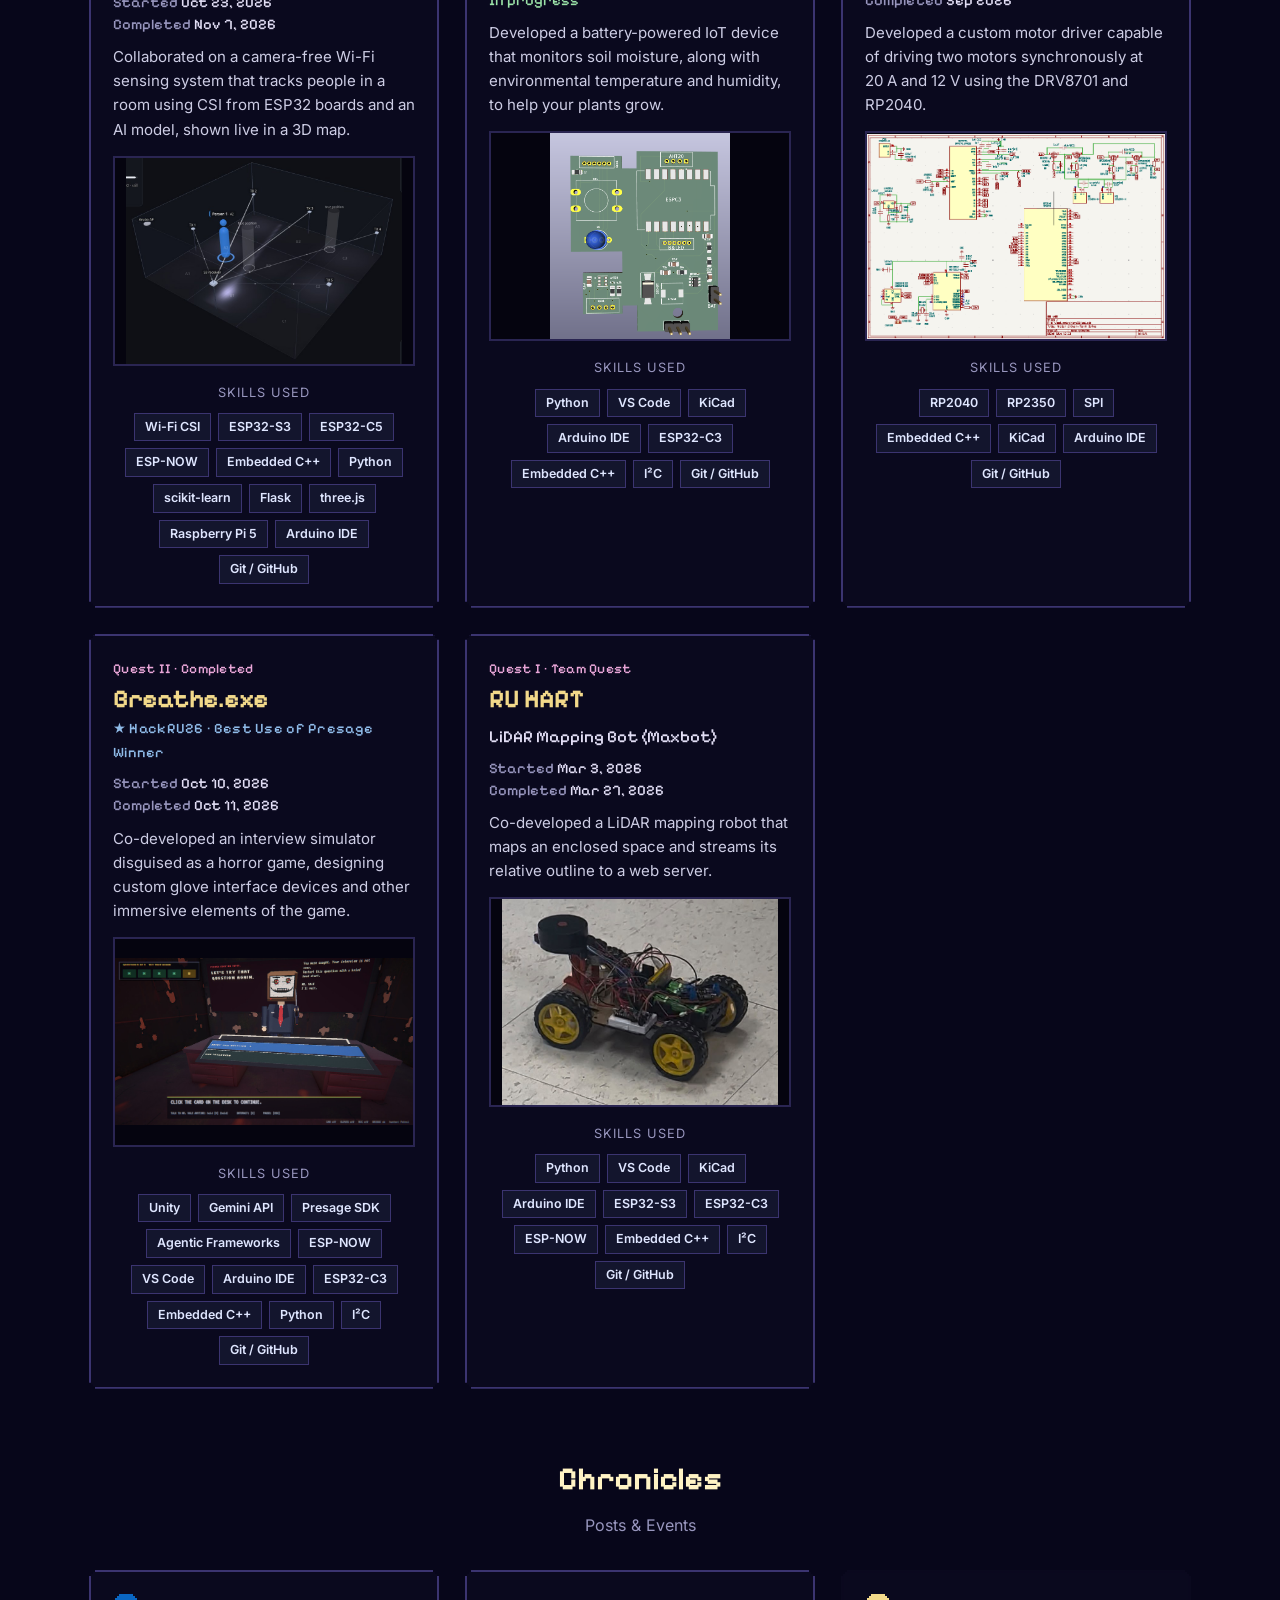
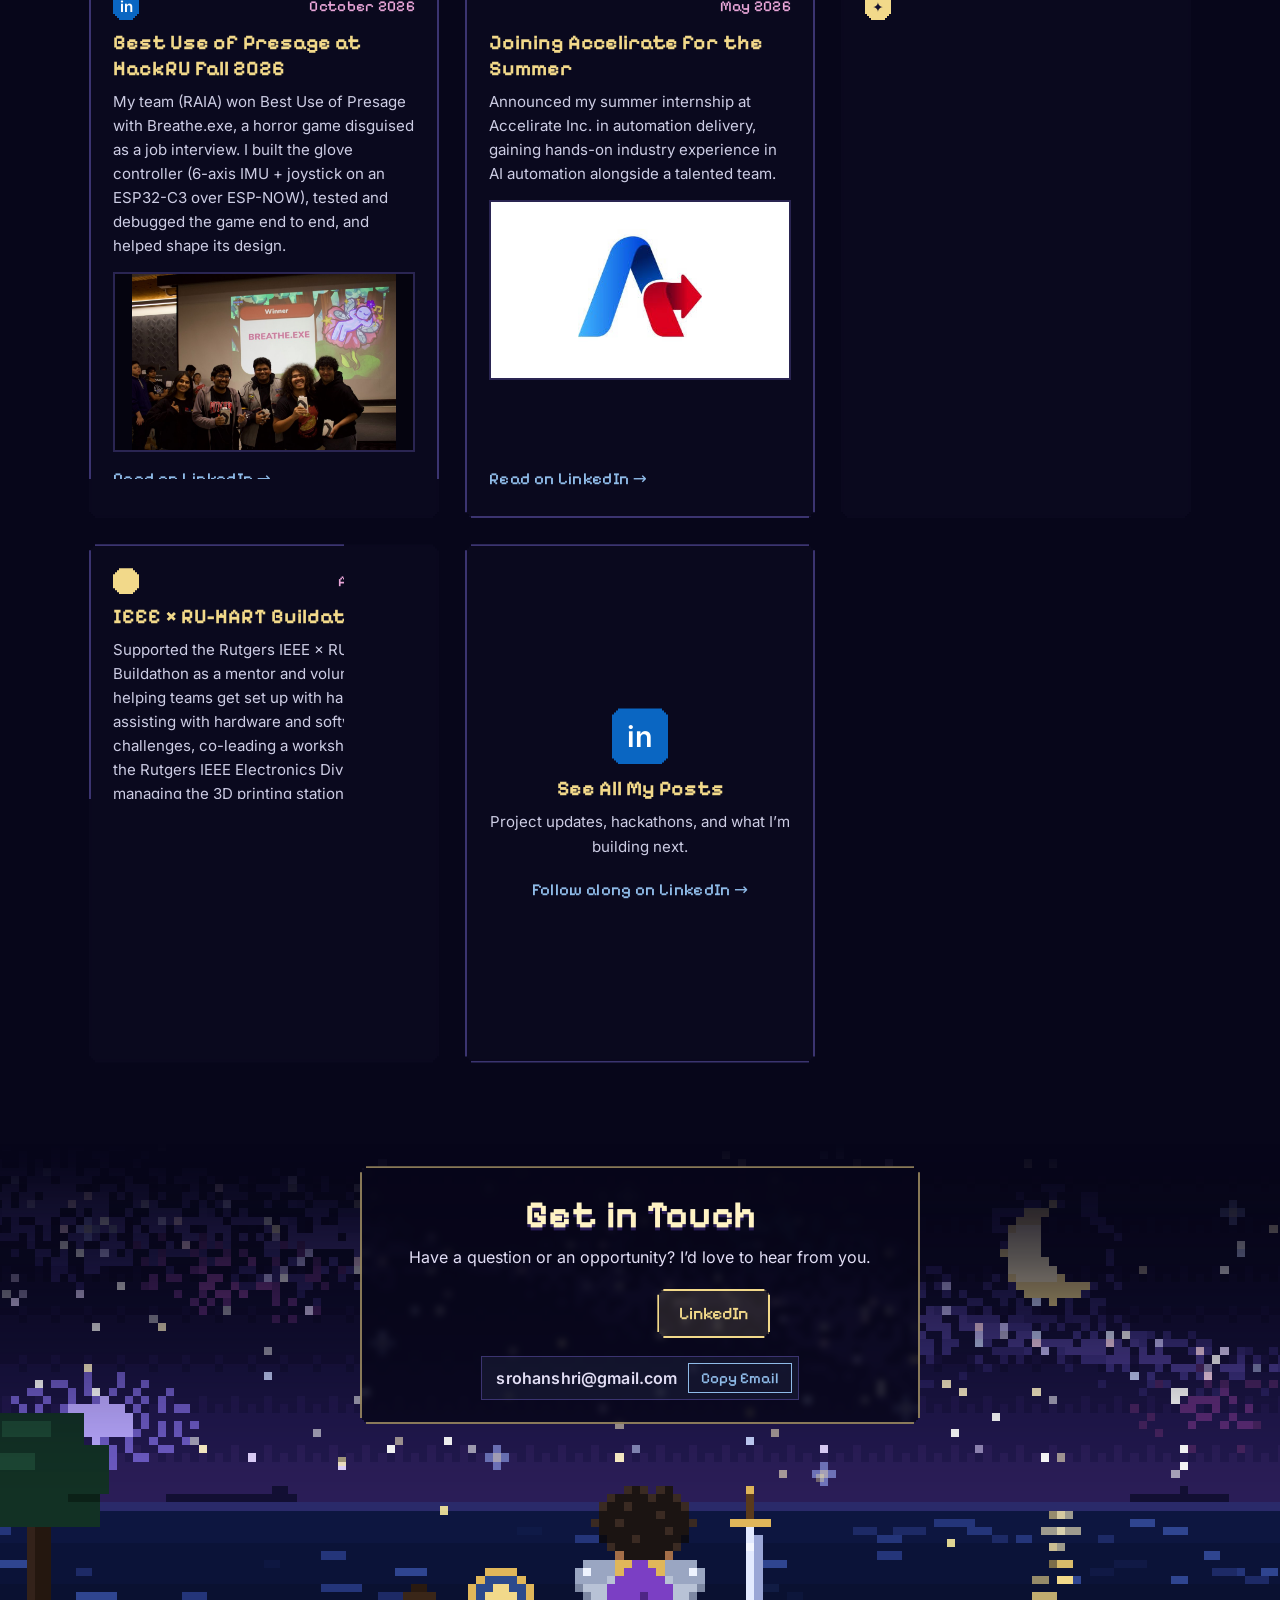
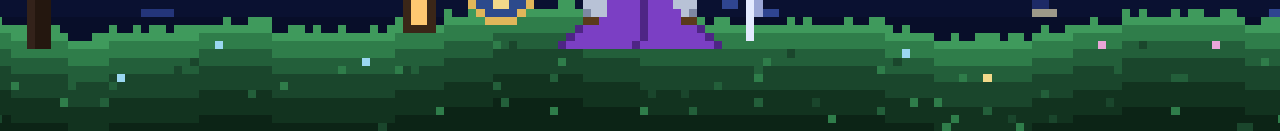
==== commit 3a9562b5: "Clairvoyance: Overview with both demos, results, and hardware; in-depth sections (boards, CSI proces" ====
--- a/index.html
+++ b/index.html
@@ -6,7 +6,7 @@
   <title>Rohan Shrivastava | Engineering Portfolio</title>
   <meta name="description" content="Engineering portfolio of Rohan Shrivastava, Electrical &amp; Computer Engineering student at Rutgers: hardware design, embedded systems, and robotics.">
   <link rel="preload" href="fonts/pixelify-700.woff2" as="font" type="font/woff2" crossorigin>
-  <link rel="stylesheet" href="css/theme.css?v=20261126-2013">
+  <link rel="stylesheet" href="css/theme.css?v=20261126-2034">
 </head>
 <body>
 
@@ -16,7 +16,7 @@
        tools/generate_art.py and run it (see README.md).
        =================================================================== -->
   <header class="hero">
-    <img class="hero__scene" src="assets/hero-scene.svg?v=20261126-2013"
+    <img class="hero__scene" src="assets/hero-scene.svg?v=20261126-2034"
          alt="Pixel art of an armored hero sitting on a cliff above the ocean at night, looking up at the stars and a crescent moon">
 
     <div class="hero__title">
@@ -299,7 +299,7 @@
        the address (handled in js/main.js).
        =================================================================== -->
   <footer class="contact" id="contact">
-    <img class="contact__scene" src="assets/contact-scene.svg?v=20261126-2013"
+    <img class="contact__scene" src="assets/contact-scene.svg?v=20261126-2034"
          alt="Pixel art of the armored hero seen from behind, sitting on the cliff and looking out at the ocean, the moon, and the stars">
 
     <div class="contact__card panel">
@@ -321,6 +321,6 @@
     </div>
   </footer>
 
-  <script src="js/main.js?v=20261126-2013"></script>
+  <script src="js/main.js?v=20261126-2034"></script>
 </body>
 </html>
--- a/css/theme.css
+++ b/css/theme.css
@@ -109,13 +109,13 @@
   pointer-events: none;
 }
 body::before {
-  background: url("../assets/starfield.svg?v=20261126-2013") repeat;
+  background: url("../assets/starfield.svg?v=20261126-2034") repeat;
   background-size: 360px 360px;
   opacity: 0.9;
 }
 /* Layer 2: same tile, larger and slowly drifting, for a sense of depth */
 body::after {
-  background: url("../assets/starfield.svg?v=20261126-2013") repeat;
+  background: url("../assets/starfield.svg?v=20261126-2034") repeat;
   background-size: 720px 720px;
   background-position: 180px 90px;
   opacity: 0.35;
@@ -877,12 +877,12 @@
   width: 28px;
   height: 28px;
   margin-bottom: 10px;
-  font-family: var(--font-pixel);
+  font-family: var(--font-body);
   font-weight: 700;
   color: #14102e;
   background: var(--color-gold);
 }
-.step-card__title { display: block; margin-bottom: 6px; font-family: var(--font-pixel); font-weight: 700; font-size: 1.1rem; color: var(--color-heading); }
+.step-card__title { display: block; margin-bottom: 6px; font-family: var(--font-body); font-weight: 700; font-size: 1.1rem; color: var(--color-heading); }
 .step-card__text { display: block; font-size: 0.95rem; line-height: 1.55; color: var(--color-text-soft); }
 
 /* Numbered "what you'll see" list under a video */
@@ -901,7 +901,7 @@
   top: 1px;
   width: 24px;
   height: 24px;
-  font-family: var(--font-pixel);
+  font-family: var(--font-body);
   font-weight: 700;
   font-size: 0.9rem;
   line-height: 24px;
@@ -941,7 +941,7 @@
   justify-content: center;
   width: 32px;
   height: 32px;
-  font-family: var(--font-pixel);
+  font-family: var(--font-body);
   font-weight: 700;
   color: #14102e;
   background: var(--color-gold);
@@ -1181,3 +1181,35 @@
 /* Overview: summary right under a video */
 .section .video + .lead { margin-top: 6px; }
 .fact-grid + .subhead { margin-top: 24px; }
+
+/* Two videos side by side (Clairvoyance overview) */
+.video-pair { display: grid; grid-template-columns: 1fr 1fr; gap: 18px; margin-bottom: 20px; }
+.video-pair figure { margin: 0; }
+.video-pair .video { margin-bottom: 0; aspect-ratio: 16 / 9; object-fit: contain; }
+.video-pair figcaption { margin-top: 8px; }
+
+/* One-column numbered list */
+.timeline--single { grid-template-columns: 1fr; margin-bottom: 8px; }
+
+/* Jump links to the sections below */
+.section--intro { text-align: center; }
+.jump-list { display: flex; flex-wrap: wrap; justify-content: center; gap: 10px; margin: 0; padding: 0; list-style: none; counter-reset: jump; }
+.jump-list li { counter-increment: jump; }
+.jump-list a {
+  display: block;
+  padding: 10px 16px;
+  color: var(--color-text);
+  background: rgba(5, 4, 15, 0.55);
+  border: 2px solid var(--color-border-soft);
+}
+.jump-list a::before { content: counter(jump) ". "; color: var(--color-gold); font-weight: 700; }
+.jump-list a:hover { border-color: var(--color-gold); text-decoration: none; }
+.section .point-list + p, .section .point-list + .source-note { margin-top: 16px; }
+.fact-grid + .source-note { margin-top: 10px; }
+
+@media (max-width: 700px) {
+  .video-pair { grid-template-columns: 1fr; }
+}
+
+/* Breathing room after a side-by-side block */
+.section .split + p, .section .split + .disclaimer { margin-top: 22px; }
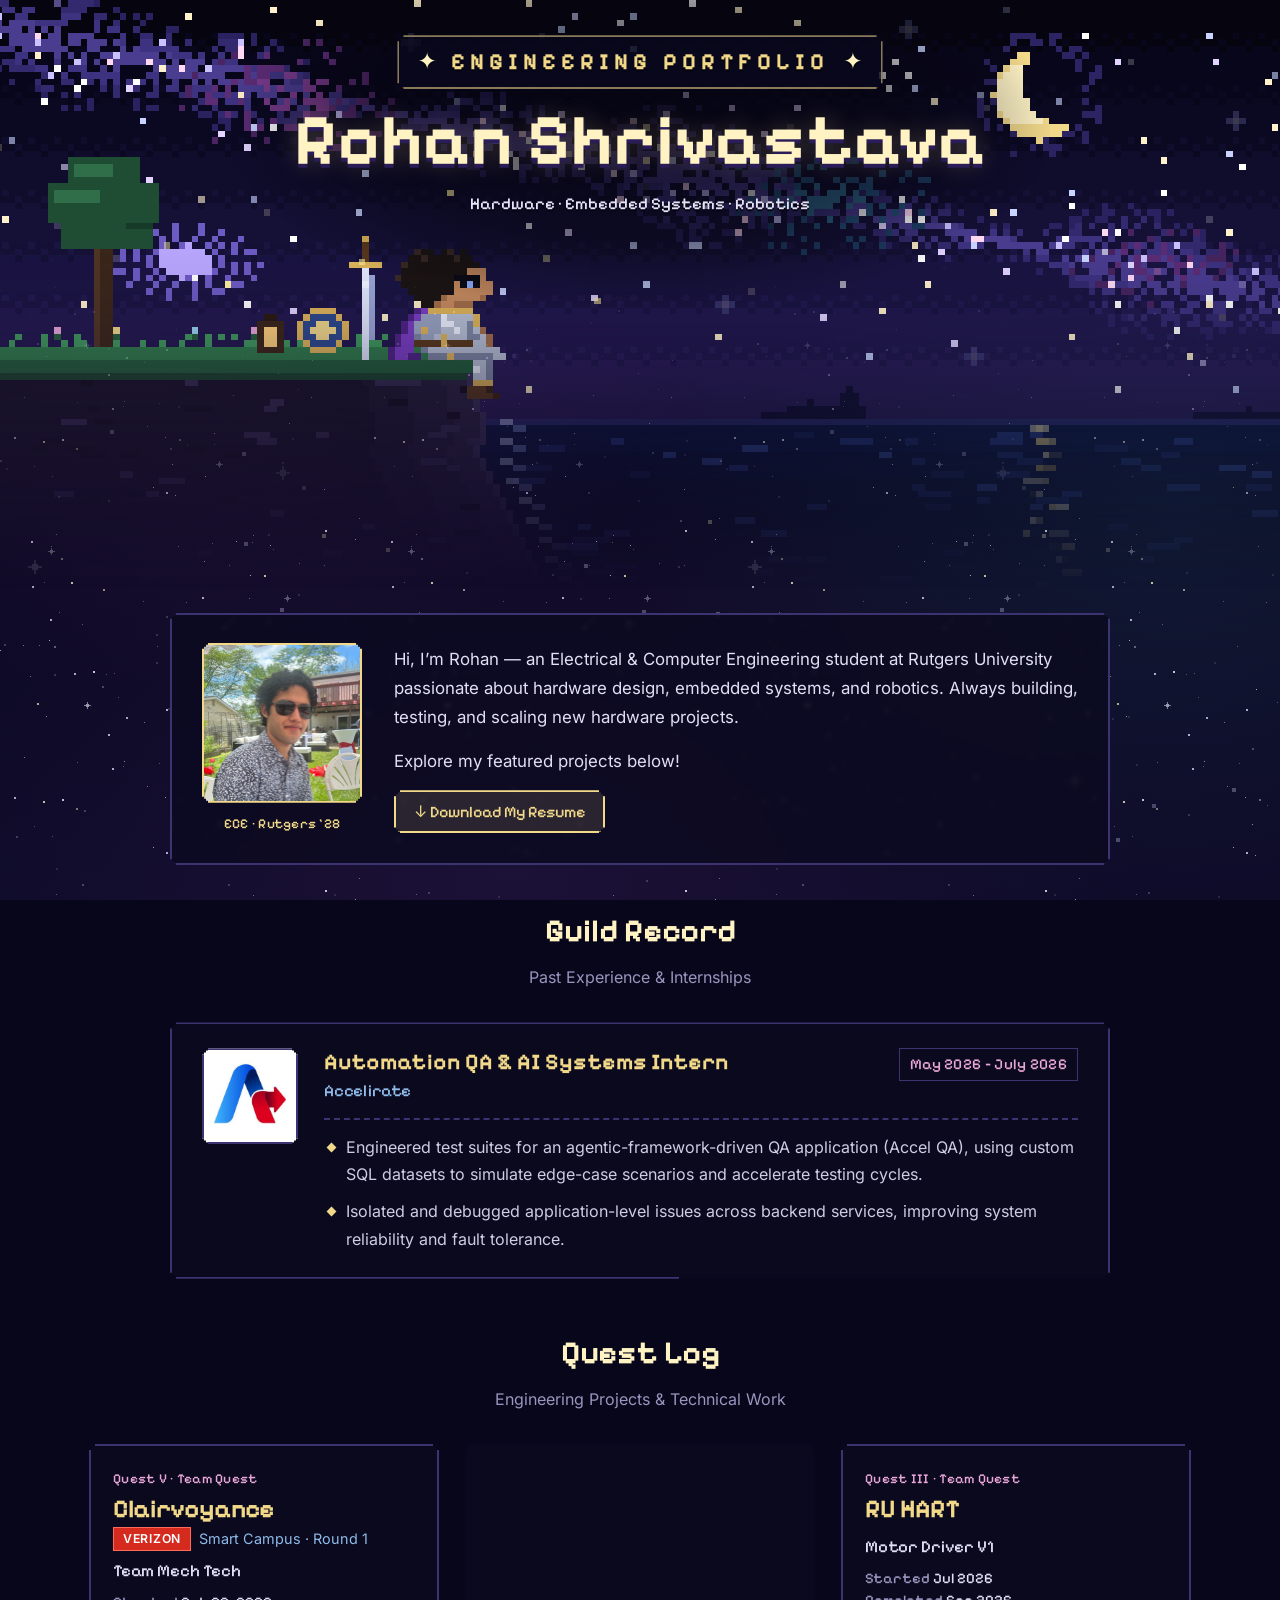
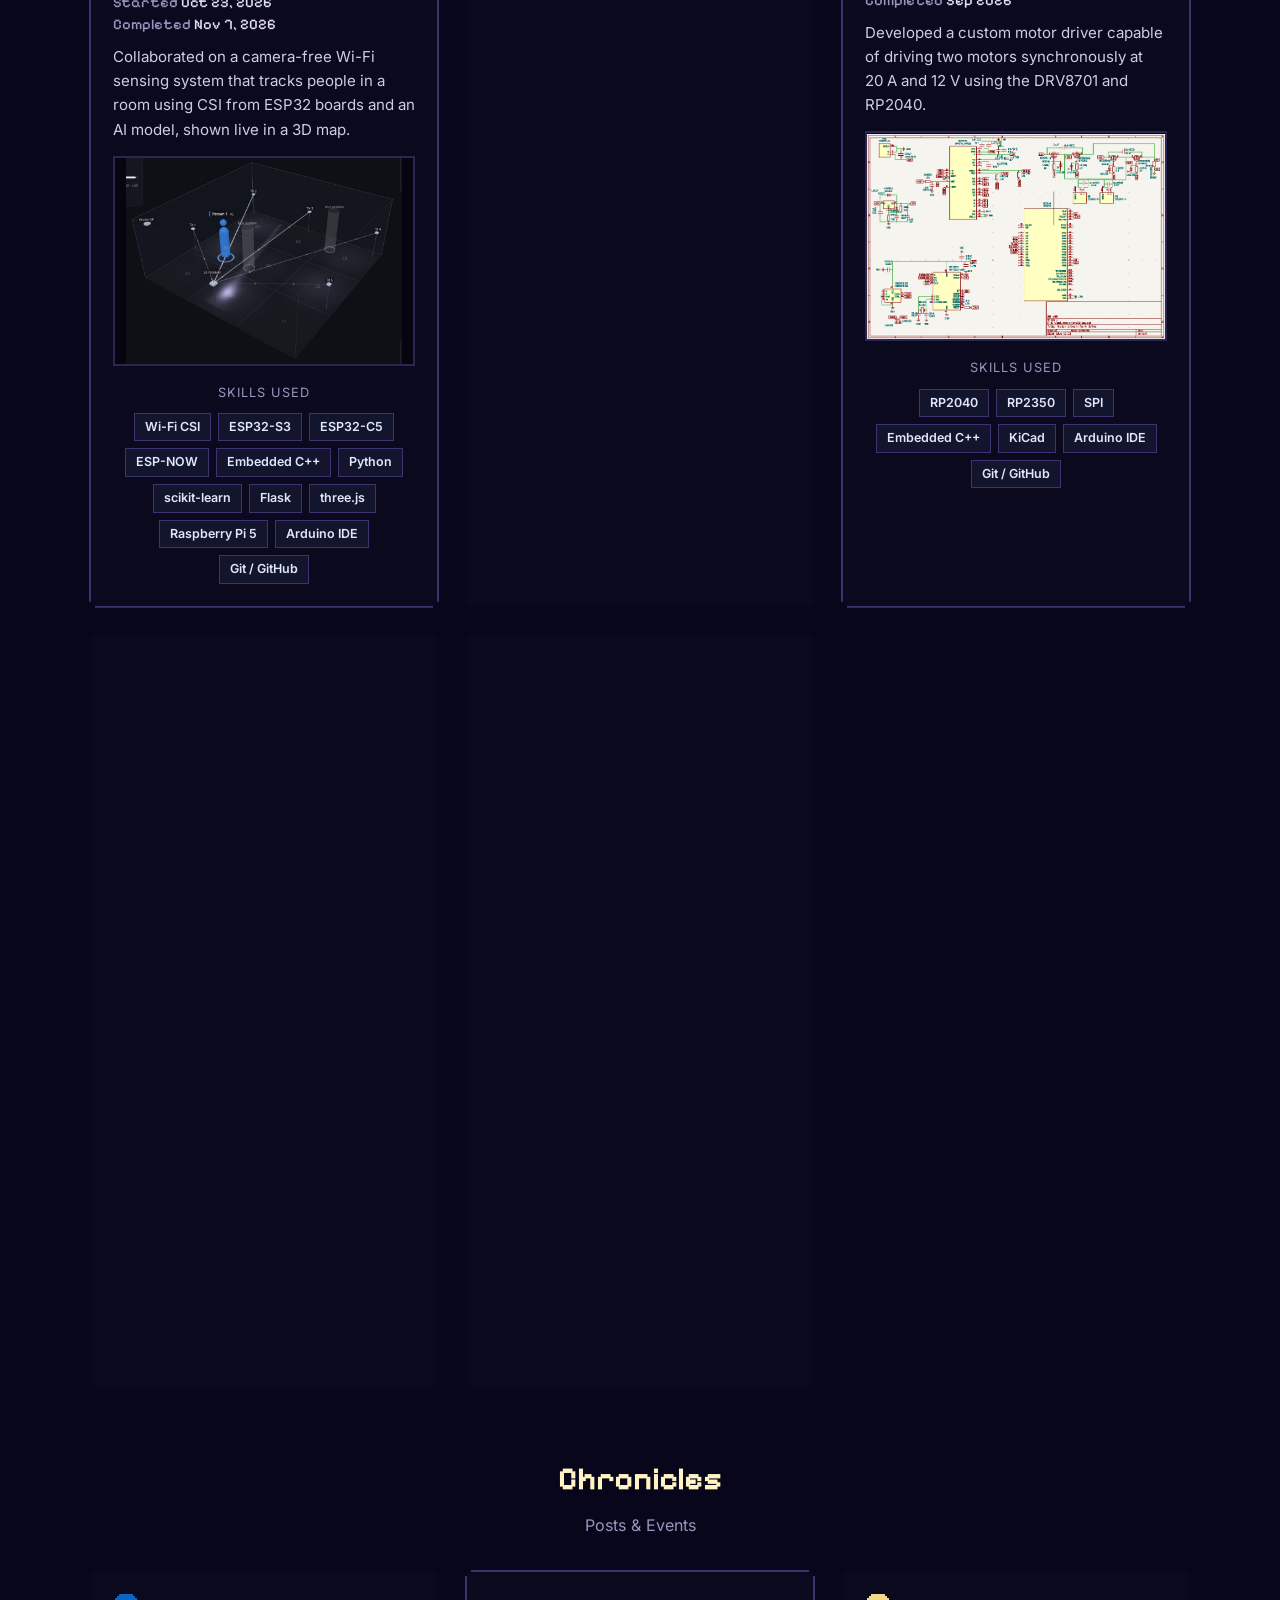
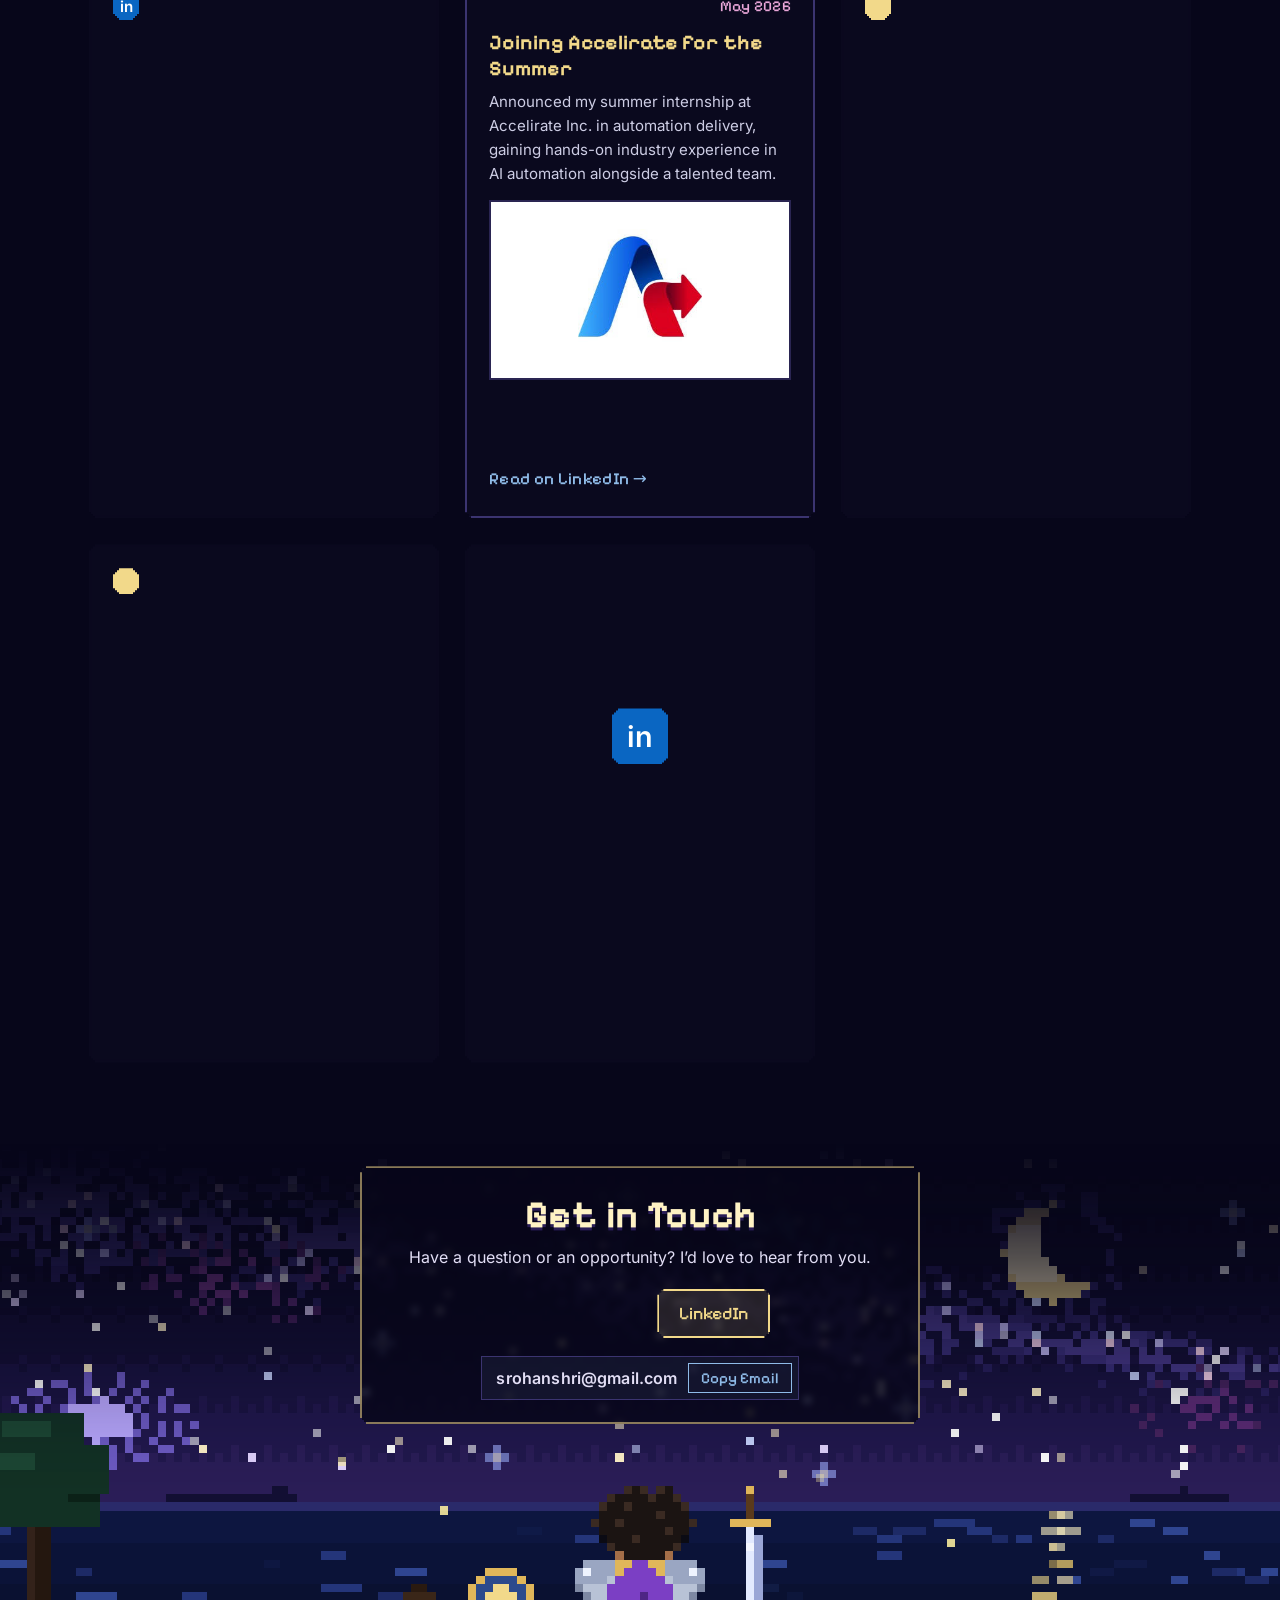
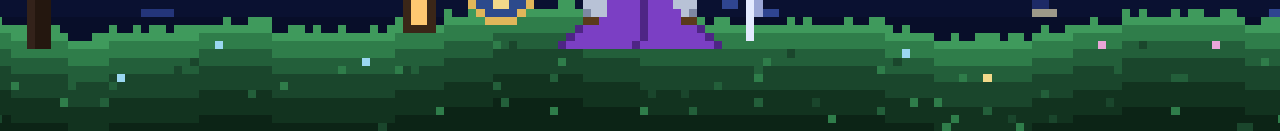
==== commit d0ecdda2: "Clairvoyance: ~65% overall accuracy with 6 transmitters, 5 GHz wording, contributors list Co-Authore" ====
--- a/index.html
+++ b/index.html
@@ -6,7 +6,7 @@
   <title>Rohan Shrivastava | Engineering Portfolio</title>
   <meta name="description" content="Engineering portfolio of Rohan Shrivastava, Electrical &amp; Computer Engineering student at Rutgers: hardware design, embedded systems, and robotics.">
   <link rel="preload" href="fonts/pixelify-700.woff2" as="font" type="font/woff2" crossorigin>
-  <link rel="stylesheet" href="css/theme.css?v=20261126-2034">
+  <link rel="stylesheet" href="css/theme.css?v=20261126-2050">
 </head>
 <body>
 
@@ -16,7 +16,7 @@
        tools/generate_art.py and run it (see README.md).
        =================================================================== -->
   <header class="hero">
-    <img class="hero__scene" src="assets/hero-scene.svg?v=20261126-2034"
+    <img class="hero__scene" src="assets/hero-scene.svg?v=20261126-2050"
          alt="Pixel art of an armored hero sitting on a cliff above the ocean at night, looking up at the stars and a crescent moon">
 
     <div class="hero__title">
@@ -299,7 +299,7 @@
        the address (handled in js/main.js).
        =================================================================== -->
   <footer class="contact" id="contact">
-    <img class="contact__scene" src="assets/contact-scene.svg?v=20261126-2034"
+    <img class="contact__scene" src="assets/contact-scene.svg?v=20261126-2050"
          alt="Pixel art of the armored hero seen from behind, sitting on the cliff and looking out at the ocean, the moon, and the stars">
 
     <div class="contact__card panel">
@@ -321,6 +321,6 @@
     </div>
   </footer>
 
-  <script src="js/main.js?v=20261126-2034"></script>
+  <script src="js/main.js?v=20261126-2050"></script>
 </body>
 </html>
--- a/css/theme.css
+++ b/css/theme.css
@@ -109,13 +109,13 @@
   pointer-events: none;
 }
 body::before {
-  background: url("../assets/starfield.svg?v=20261126-2034") repeat;
+  background: url("../assets/starfield.svg?v=20261126-2050") repeat;
   background-size: 360px 360px;
   opacity: 0.9;
 }
 /* Layer 2: same tile, larger and slowly drifting, for a sense of depth */
 body::after {
-  background: url("../assets/starfield.svg?v=20261126-2034") repeat;
+  background: url("../assets/starfield.svg?v=20261126-2050") repeat;
   background-size: 720px 720px;
   background-position: 180px 90px;
   opacity: 0.35;
@@ -993,7 +993,7 @@
   transition: border-color 0.2s ease, transform 0.2s ease;
 }
 .credit:hover { border-color: var(--color-gold); transform: translateY(-2px); text-decoration: none; }
-.credit__name { display: block; margin-bottom: 4px; font-family: var(--font-pixel); font-weight: 700; color: var(--color-sky); }
+.credit__name { display: block; margin-bottom: 4px; font-family: var(--font-body); font-weight: 700; color: var(--color-sky); }
 .credit__text { display: block; font-size: 0.92rem; line-height: 1.5; color: var(--color-text-soft); }
 
 /* Centered button row at the end of a section */
@@ -1213,3 +1213,16 @@
 
 /* Breathing room after a side-by-side block */
 .section .split + p, .section .split + .disclaimer { margin-top: 22px; }
+
+/* Contributor names (Clairvoyance credits) */
+.contributor-list { display: flex; flex-wrap: wrap; gap: 10px; margin: 0 0 8px; padding: 0; list-style: none; }
+.contributor-list li {
+  padding: 8px 14px;
+  font-weight: 600;
+  color: var(--color-text);
+  background: rgba(5, 4, 15, 0.55);
+  border: 2px solid var(--color-border-soft);
+}
+.contributor-list span { font-weight: 400; color: var(--color-muted); }
+.section .contributor-list + .subhead { margin-top: 22px; }
+.credit-grid { margin-top: 0; }
